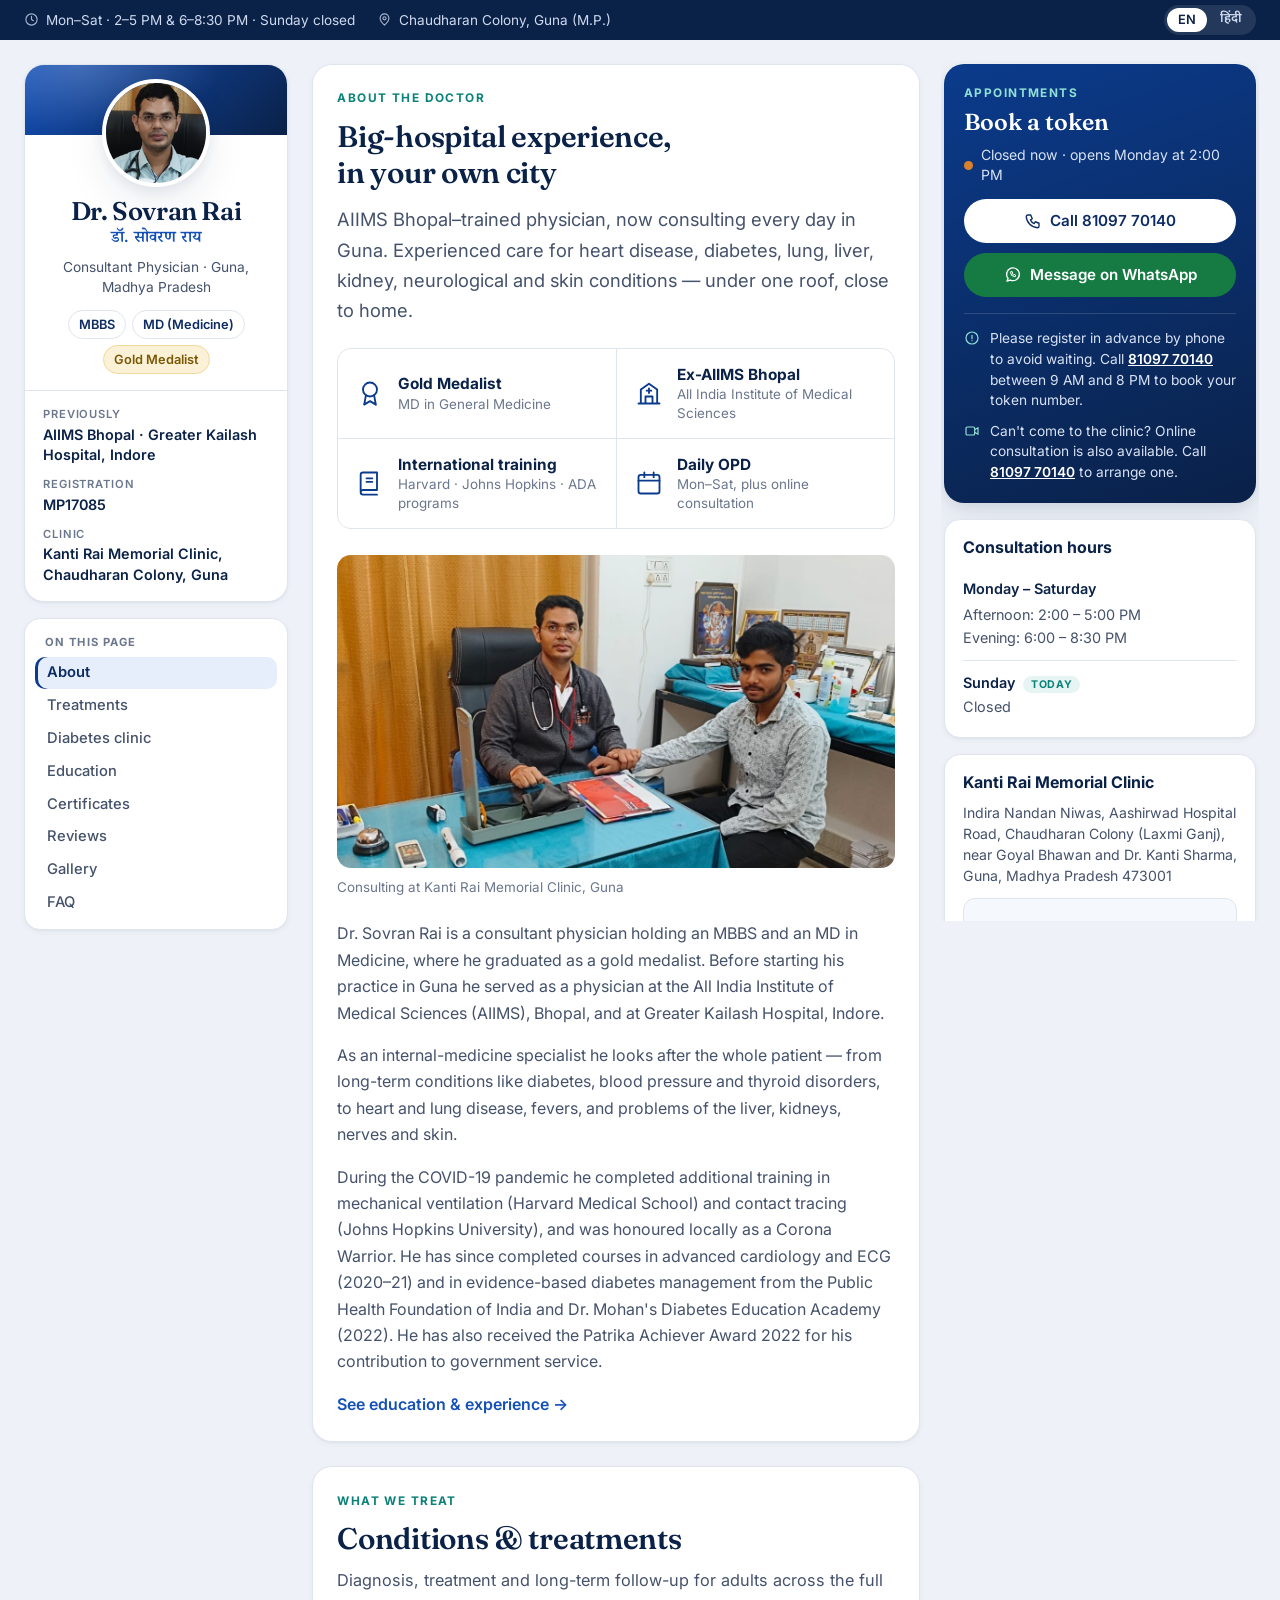
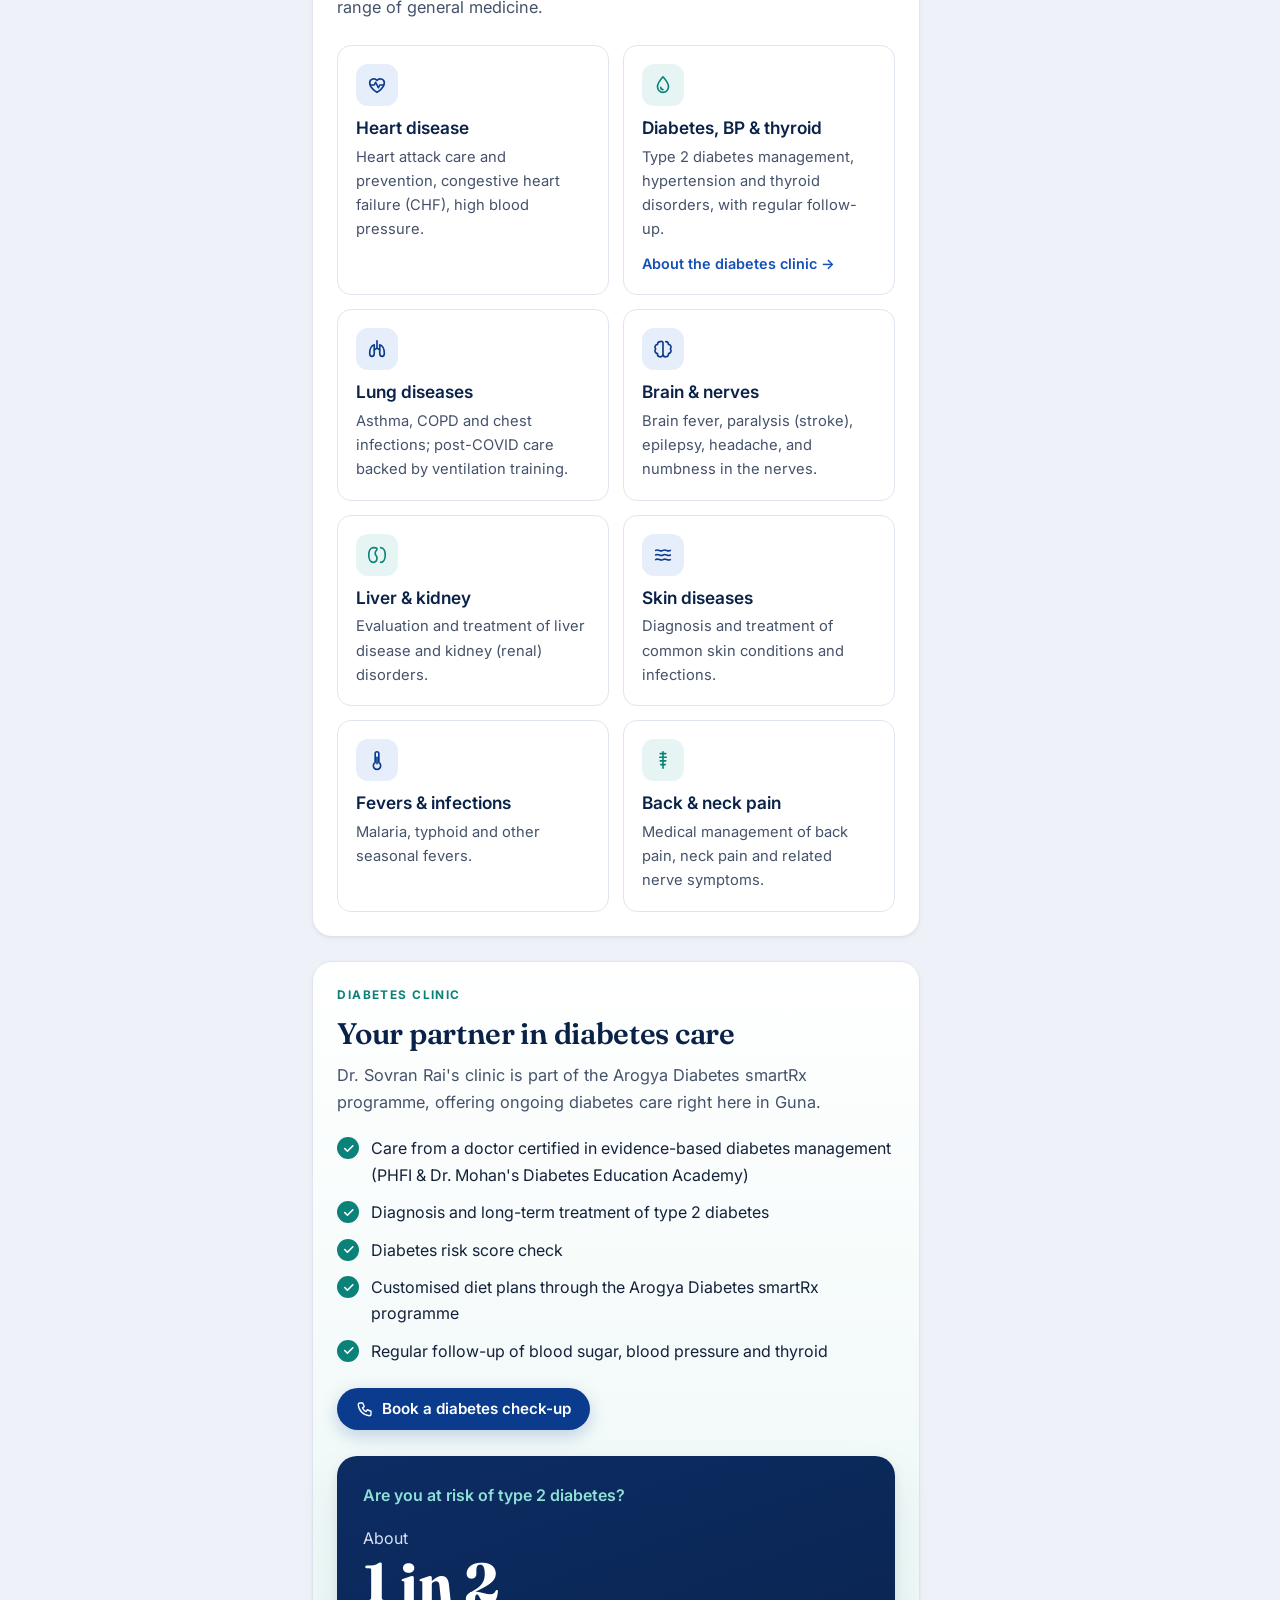
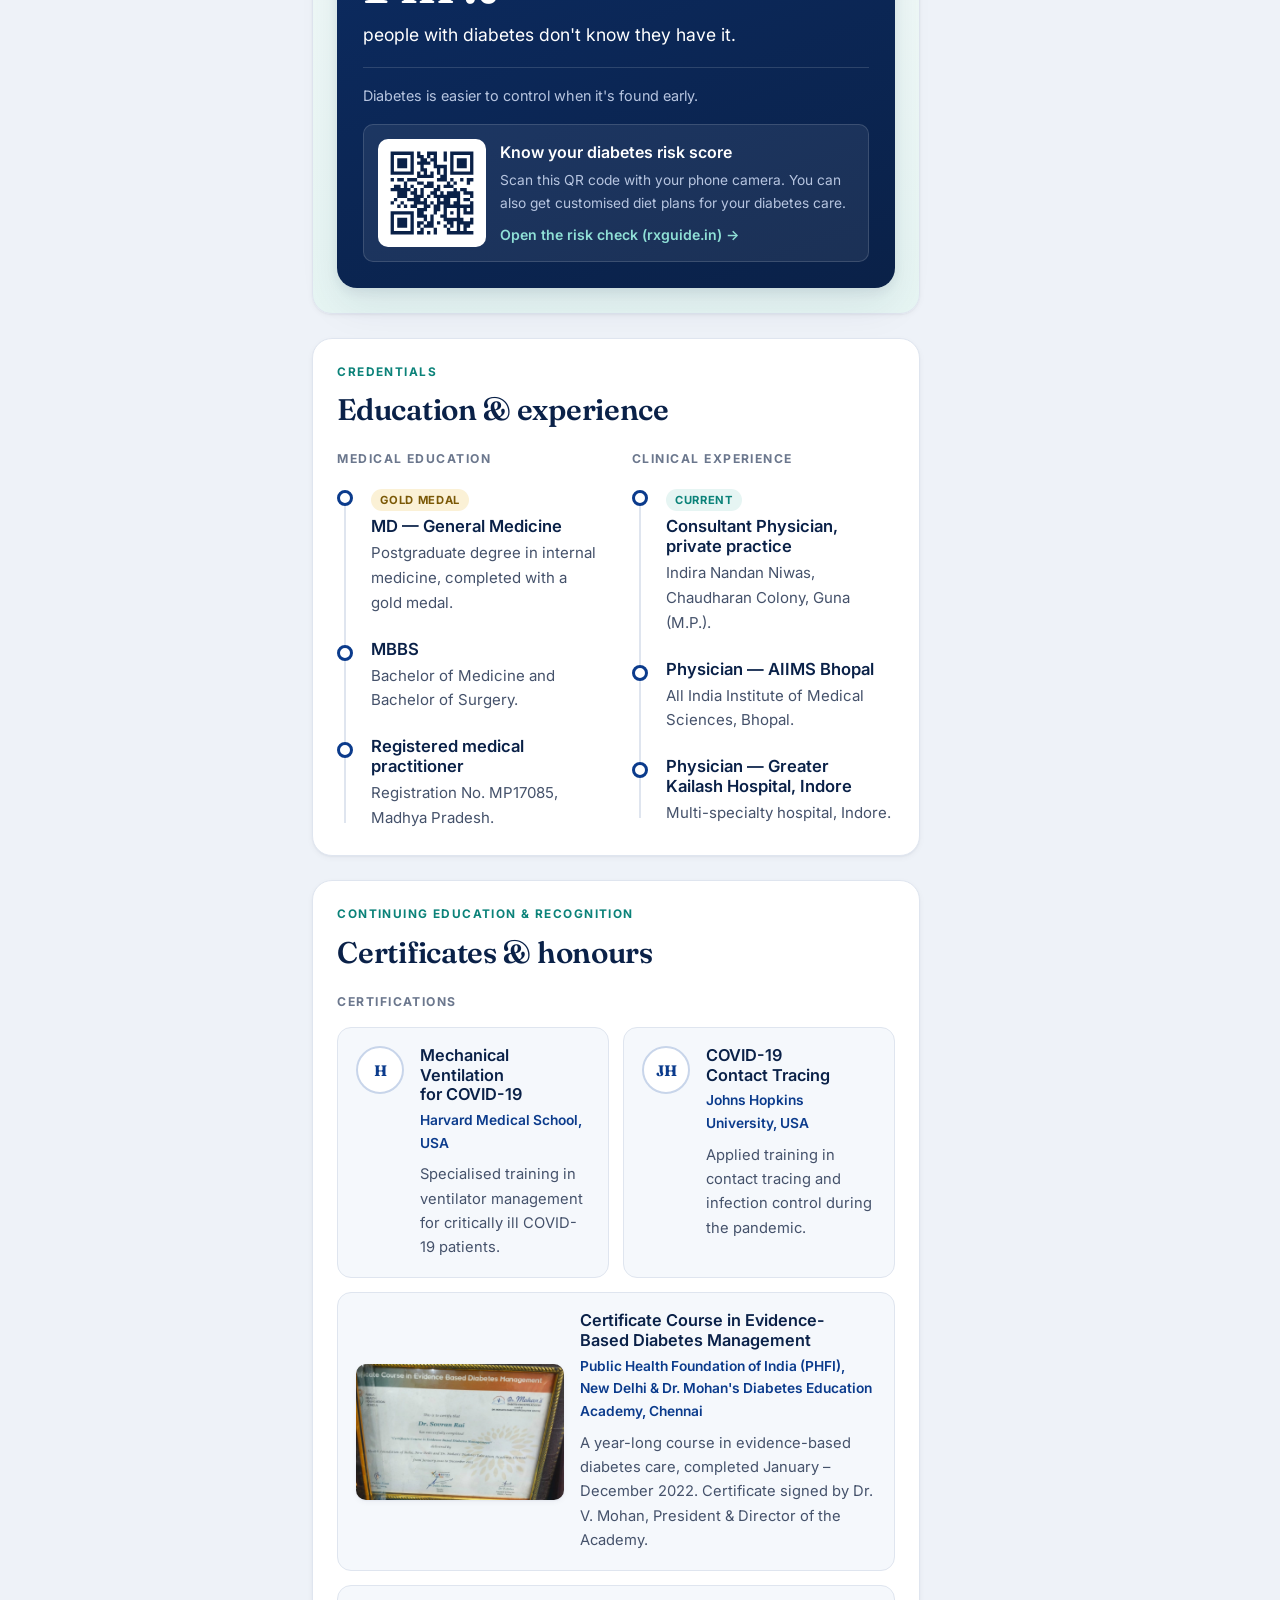
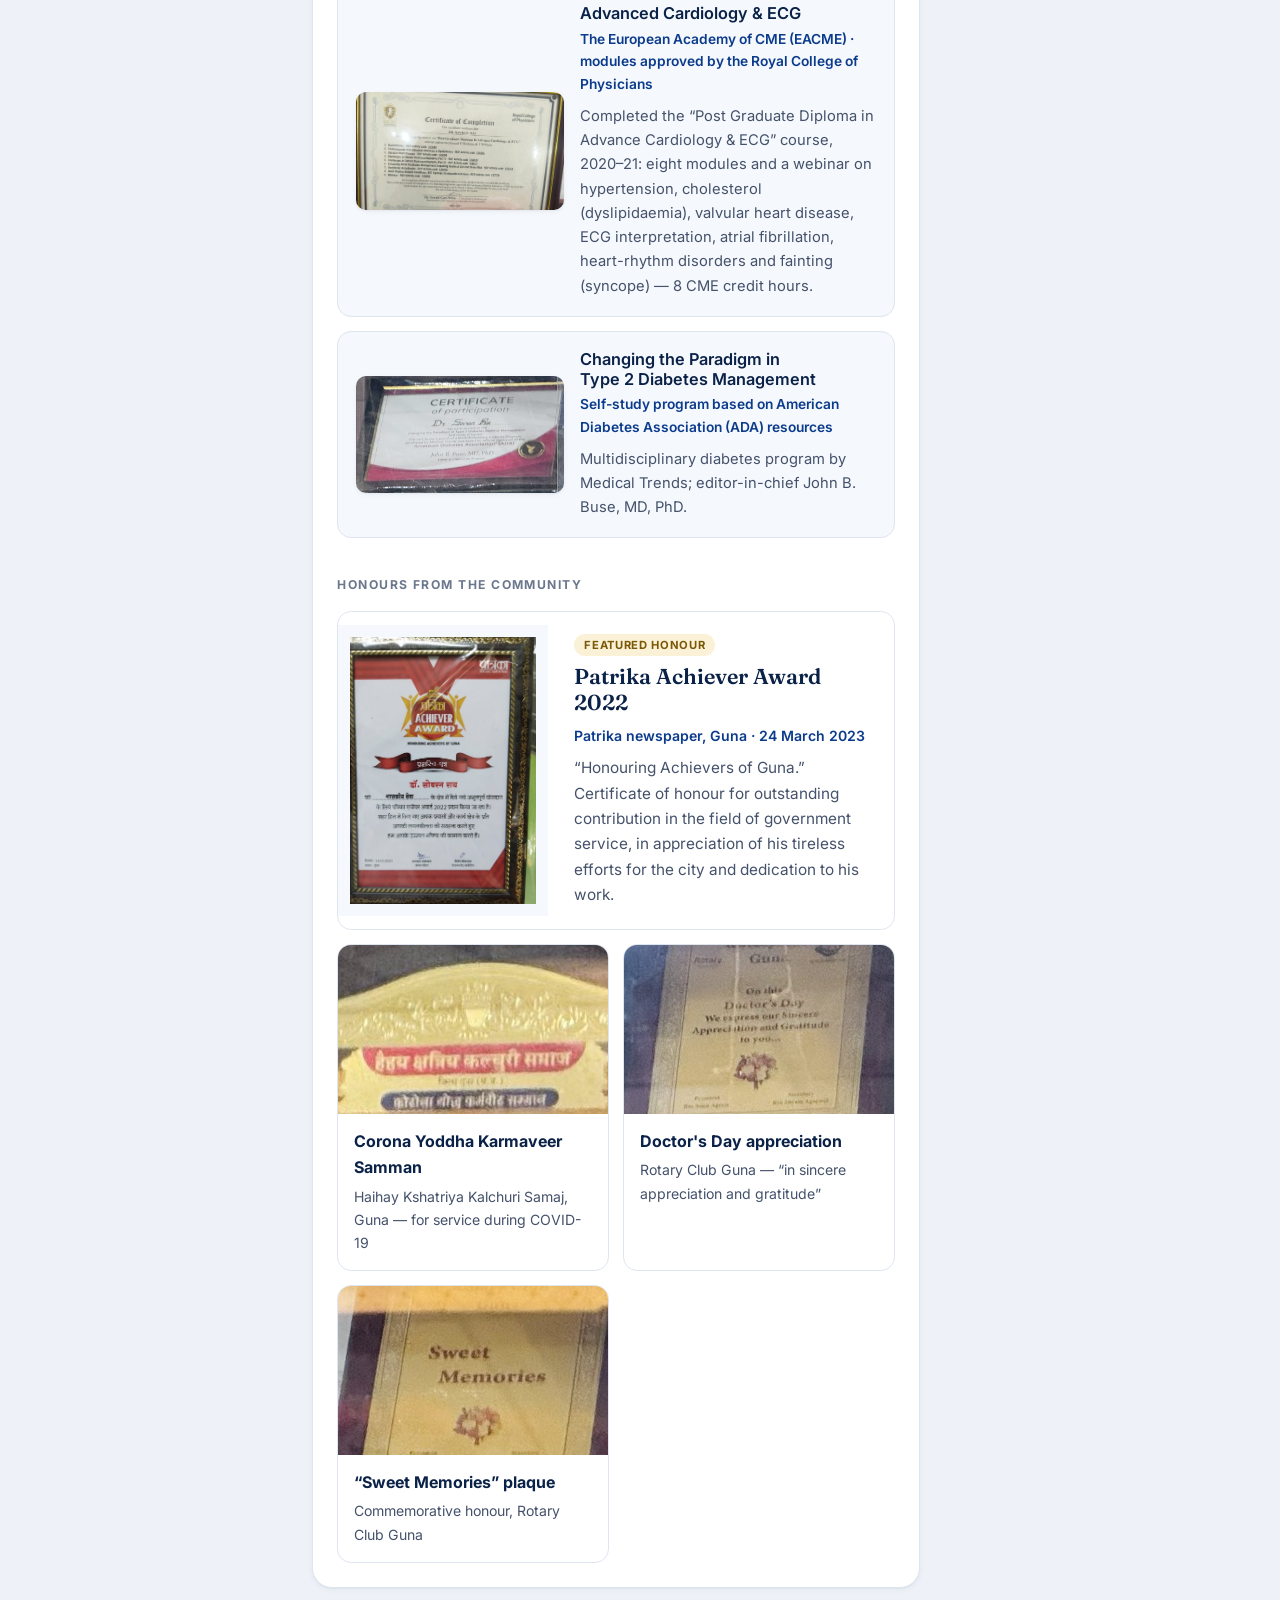
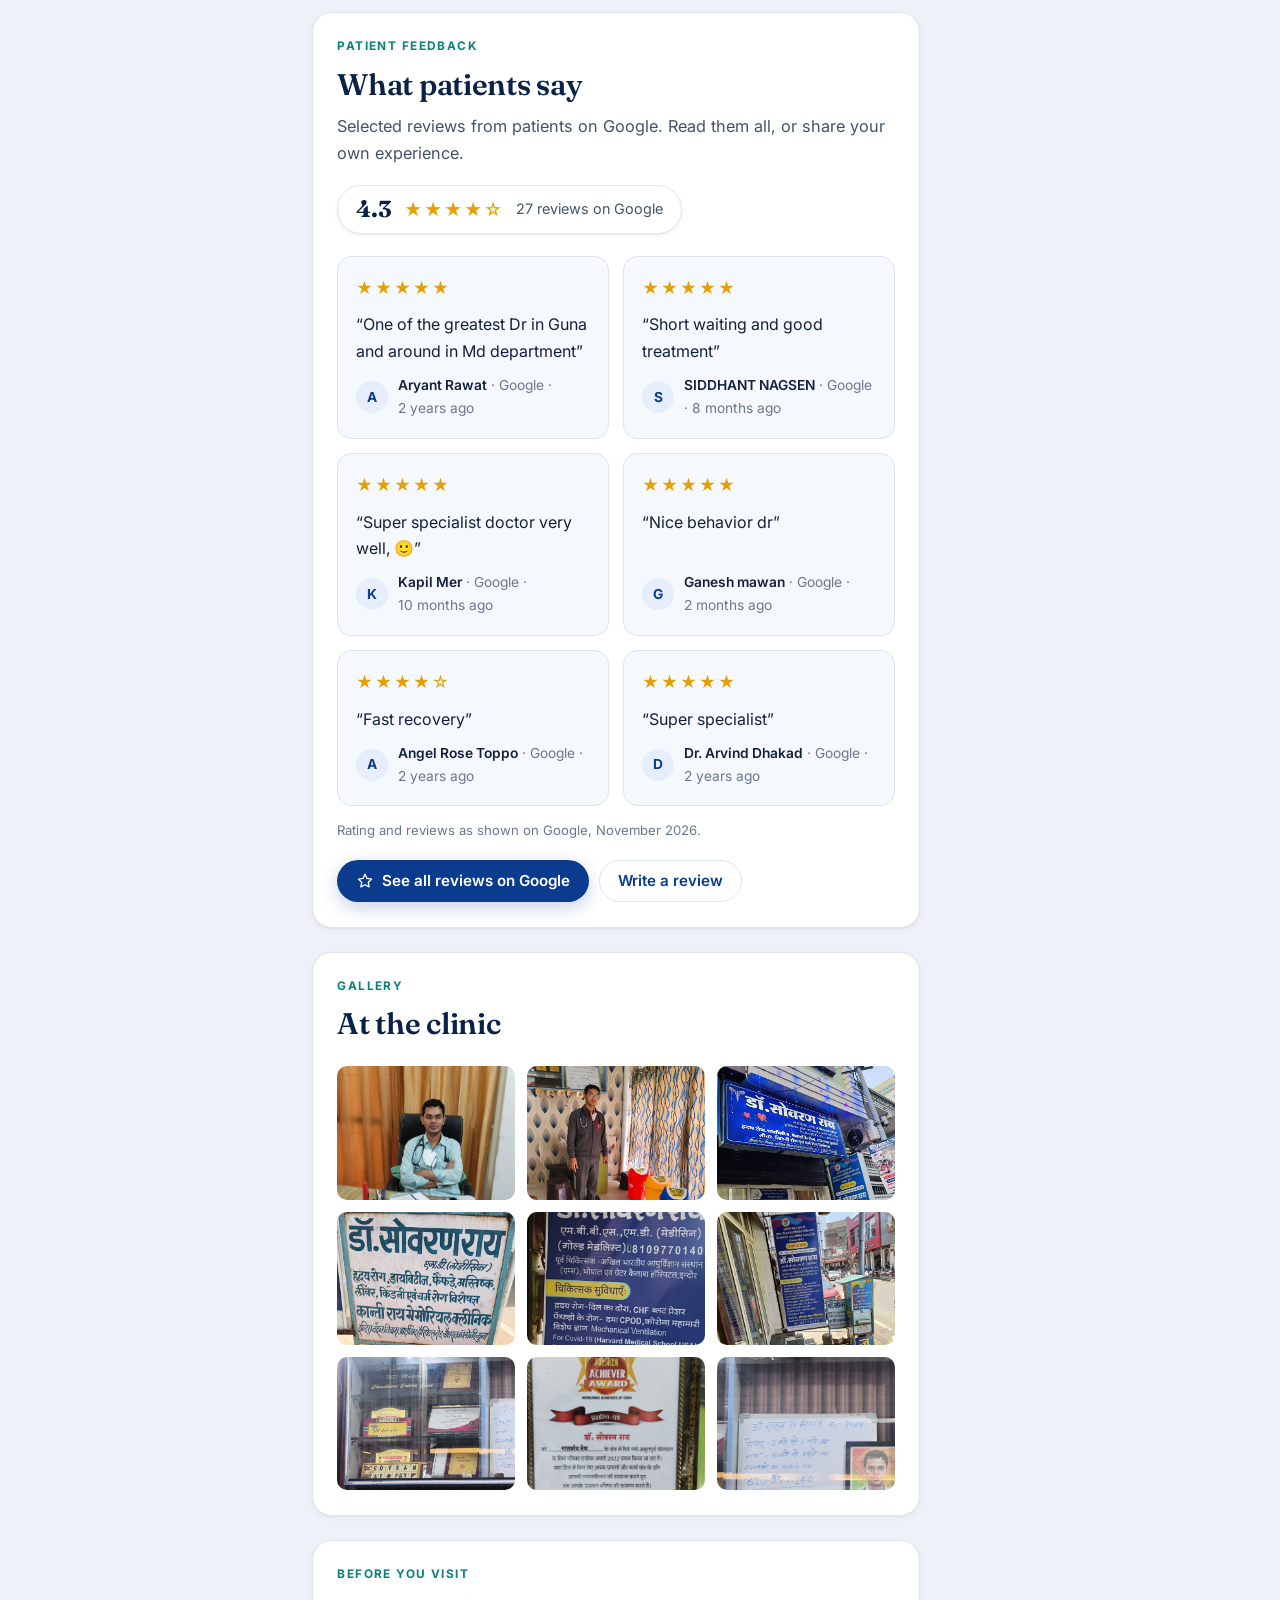
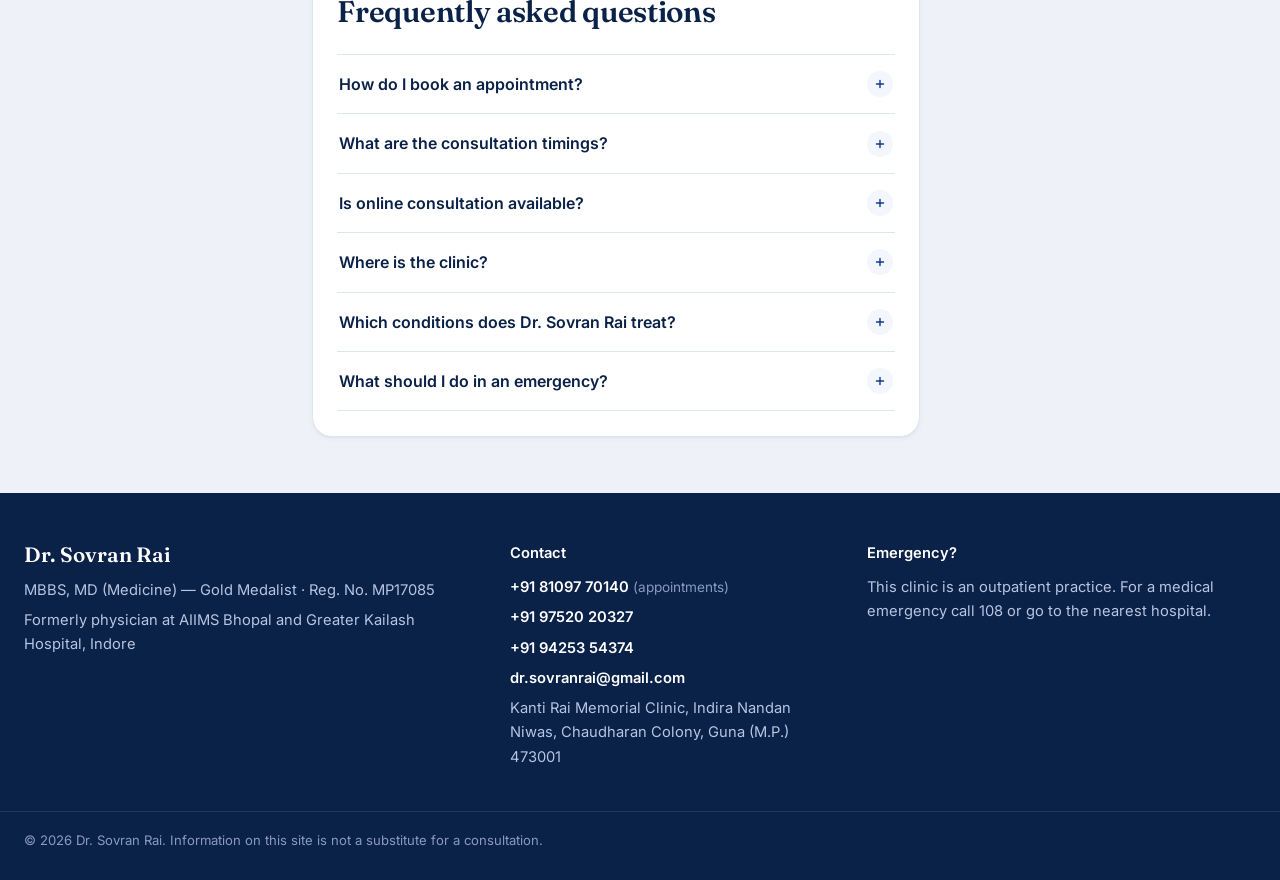
==== index.html @ 5db97ba1 "Turn on the Google review and directions links Set the clinic's Google Place ID (ChIJYUfpLV9dejkRyBD" ====
<!doctype html>
<html lang="en" data-lang="en">
<head>
  <meta charset="utf-8">
  <meta name="viewport" content="width=device-width, initial-scale=1">
  <title>Dr. Sovran Rai — MD Medicine, Consultant Physician in Guna</title>
  <meta name="description" content="Dr. Sovran Rai, MBBS, MD (Medicine), Gold Medalist. Formerly at AIIMS Bhopal and Greater Kailash Hospital, Indore. Consultant physician for heart disease, diabetes, lung, liver, kidney, neuro and skin conditions in Chaudharan Colony, Guna (M.P.).">
  <meta name="theme-color" content="#0b3b8c">
  <!-- Main address. The same site is also served from GitHub Pages; this tells search engines which copy to list. -->
  <link rel="canonical" href="https://drsovranrai.pages.dev/">
  <meta property="og:type" content="website">
  <meta property="og:url" content="https://drsovranrai.pages.dev/">
  <meta property="og:title" content="Dr. Sovran Rai — MD Medicine, Guna">
  <meta property="og:description" content="AIIMS Bhopal–trained consultant physician. Mon–Sat 2–5 PM & 6–8:30 PM. Call or WhatsApp 81097 70140.">
  <meta property="og:image" content="https://drsovranrai.pages.dev/assets/img/dr-sovran-rai-headshot.jpg">
  <link rel="icon" href="assets/img/favicon.svg" type="image/svg+xml">

  <link rel="preconnect" href="https://fonts.googleapis.com">
  <link rel="preconnect" href="https://fonts.gstatic.com" crossorigin>
  <link href="https://fonts.googleapis.com/css2?family=Fraunces:opsz,wght@9..144,500;9..144,600;9..144,700&family=Inter:wght@400;500;600;700&family=Noto+Sans+Devanagari:wght@400;500;600;700&family=Noto+Serif+Devanagari:wght@600;700&display=swap" rel="stylesheet">
  <link rel="stylesheet" href="assets/css/styles.css?v=a2951aaf">

  <script type="application/ld+json">
  {
    "@context": "https://schema.org",
    "@type": "Physician",
    "name": "Dr. Sovran Rai",
    "alternateName": "डॉ. सोवरण राय",
    "description": "MBBS, MD (Medicine), Gold Medalist. Consultant physician; formerly at AIIMS Bhopal and Greater Kailash Hospital, Indore.",
    "medicalSpecialty": ["InternalMedicine", "Cardiovascular", "Endocrine", "Pulmonary", "Neurologic", "Dermatologic"],
    "url": "https://drsovranrai.pages.dev/",
    "telephone": "+91-8109770140",
    "email": "dr.sovranrai@gmail.com",
    "image": "https://drsovranrai.pages.dev/assets/img/dr-sovran-rai-headshot.jpg",
    "address": {
      "@type": "PostalAddress",
      "streetAddress": "Kanti Rai Memorial Clinic, Indira Nandan Niwas, Aashirwad Hospital Road, Chaudharan Colony, Laxmi Ganj (near Goyal Bhawan)",
      "addressLocality": "Guna",
      "postalCode": "473001",
      "addressRegion": "Madhya Pradesh",
      "addressCountry": "IN"
    },
    "openingHoursSpecification": [
      {"@type": "OpeningHoursSpecification", "dayOfWeek": ["Monday","Tuesday","Wednesday","Thursday","Friday","Saturday"], "opens": "14:00", "closes": "17:00"},
      {"@type": "OpeningHoursSpecification", "dayOfWeek": ["Monday","Tuesday","Wednesday","Thursday","Friday","Saturday"], "opens": "18:00", "closes": "20:30"}
    ]
  }
  </script>
</head>
<body>
  <a class="skip-link" href="#main" data-i18n="skip">Skip to content</a>

  <!-- ============ Top bar ============ -->
  <div class="topbar">
    <div class="wrap topbar__inner">
      <span class="topbar__item">
        <svg class="i" viewBox="0 0 24 24" aria-hidden="true"><circle cx="12" cy="12" r="9"/><path d="M12 7v5l3 2"/></svg>
        <span data-i18n="topbar.hours">Mon–Sat · 2–5 PM &amp; 6–8:30 PM · Sunday closed</span>
      </span>
      <span class="topbar__item topbar__loc">
        <svg class="i" viewBox="0 0 24 24" aria-hidden="true"><path d="M12 21s-7-6.2-7-11a7 7 0 0 1 14 0c0 4.8-7 11-7 11z"/><circle cx="12" cy="10" r="2.5"/></svg>
        <span data-i18n="topbar.loc">Chaudharan Colony, Guna (M.P.)</span>
      </span>
      <button class="lang-toggle" type="button" id="langToggle" aria-label="Switch language to Hindi">
        <span class="lang-toggle__opt" data-opt="en">EN</span>
        <span class="lang-toggle__opt" data-opt="hi">हिंदी</span>
      </button>
    </div>
  </div>

  <!--
    Three-column layout
      Left   (.side--left)  WHO     profile card + "On this page" links
      Centre (#main)        WHAT    about, treatments, credentials, reviews, gallery, FAQ
      Right  (#visit)       HOW     call / WhatsApp, timings, address, map
    Desktop (1200px+): three columns, the side columns stay in view while the page scrolls.
    Tablet (900–1199px): profile across the top, then content + right column.
    Phone (under 900px): one column, with a Call / WhatsApp bar fixed to the bottom.
  -->
  <div class="wrap layout">

    <!-- ============ LEFT: who ============ -->
    <div class="side side--left">
      <section class="profile" aria-labelledby="doctorName">
        <div class="profile__banner" aria-hidden="true"></div>
        <img class="profile__photo" src="assets/img/dr-sovran-rai-portrait.jpg" width="640" height="640"
             alt="Dr. Sovran Rai in his consulting room, wearing a stethoscope">
        <div class="profile__body">
          <h1 class="profile__name" id="doctorName">
            <span data-i18n="hero.name">Dr. Sovran Rai</span>
            <span class="profile__name-hi" lang="hi">डॉ. सोवरण राय</span>
          </h1>
          <p class="profile__role" data-i18n="hero.eyebrow">Consultant Physician · Guna, Madhya Pradesh</p>
          <p class="creds">
            <span>MBBS</span><span>MD (Medicine)</span><span class="gold" data-i18n="hero.gold">Gold Medalist</span>
          </p>
          <p class="status profile__status js-status" aria-live="polite"></p>
        </div>
        <ul class="facts">
          <li>
            <span class="facts__k" data-i18n="facts.prev.k">Previously</span>
            <span class="facts__v" data-i18n="facts.prev.v">AIIMS Bhopal · Greater Kailash Hospital, Indore</span>
          </li>
          <li>
            <span class="facts__k" data-i18n="facts.reg.k">Registration</span>
            <span class="facts__v">MP17085</span>
          </li>
          <li>
            <span class="facts__k" data-i18n="facts.where.k">Clinic</span>
            <span class="facts__v" data-i18n="facts.where.v">Kanti Rai Memorial Clinic, Chaudharan Colony, Guna</span>
          </li>
        </ul>
      </section>

      <nav class="toc" id="toc" aria-labelledby="tocTitle">
        <p class="toc__title" id="tocTitle" data-i18n="toc.title">On this page</p>
        <ul class="toc__list">
          <li><a href="#about" data-i18n="nav.about">About</a></li>
          <li><a href="#services" data-i18n="nav.services">Treatments</a></li>
          <li><a href="#diabetes" data-i18n="nav.diabetes">Diabetes clinic</a></li>
          <li><a href="#education" data-i18n="nav.education">Education</a></li>
          <li><a href="#certificates" data-i18n="nav.certificates">Certificates</a></li>
          <li><a href="#reviews" data-i18n="nav.reviews">Reviews</a></li>
          <li><a href="#gallery" data-i18n="nav.gallery">Gallery</a></li>
          <li><a href="#faq" data-i18n="nav.faq">FAQ</a></li>
          <!-- Only shown on phones, where the timings column sits at the end of the page -->
          <li class="toc__visit"><a href="#visit" data-i18n="nav.visit">Timings &amp; Location</a></li>
        </ul>
      </nav>
    </div>

    <!-- ============ CENTRE: what ============ -->
    <main class="content" id="main">

      <!-- About -->
      <section class="panel" id="about" aria-labelledby="aboutTitle">
        <p class="eyebrow" data-i18n="about.eyebrow">About the doctor</p>
        <h2 id="aboutTitle" data-i18n="about.title">Big-hospital experience, in your own city</h2>
        <p class="lead" data-i18n="hero.lead">AIIMS Bhopal–trained physician, now consulting every day in Guna. Experienced care for heart disease, diabetes, lung, liver, kidney, neurological and skin conditions — under one roof, close to home.</p>

        <div class="highlights" aria-label="Highlights">
          <div class="highlight">
            <svg class="i i--lg" viewBox="0 0 24 24" aria-hidden="true"><circle cx="12" cy="9" r="6"/><path d="M8.5 14 7 22l5-3 5 3-1.5-8"/></svg>
            <div><strong data-i18n="strip.1.t">Gold Medalist</strong><span data-i18n="strip.1.d">MD in General Medicine</span></div>
          </div>
          <div class="highlight">
            <svg class="i i--lg" viewBox="0 0 24 24" aria-hidden="true"><path d="M3 21h18M5 21V9l7-5 7 5v12M9 21v-6h6v6M12 8v4M10 10h4"/></svg>
            <div><strong data-i18n="strip.2.t">Ex-AIIMS Bhopal</strong><span data-i18n="strip.2.d">All India Institute of Medical Sciences</span></div>
          </div>
          <div class="highlight">
            <svg class="i i--lg" viewBox="0 0 24 24" aria-hidden="true"><path d="M4 19.5V5a2 2 0 0 1 2-2h12v15H6a2 2 0 0 0-2 2 2 2 0 0 0 2 2h12"/><path d="M9 8h5M9 11h5"/></svg>
            <div><strong data-i18n="strip.3.t">International training</strong><span data-i18n="strip.3.d">Harvard · Johns Hopkins · ADA programs</span></div>
          </div>
          <div class="highlight">
            <svg class="i i--lg" viewBox="0 0 24 24" aria-hidden="true"><rect x="3" y="5" width="18" height="16" rx="2"/><path d="M3 10h18M8 3v4M16 3v4"/></svg>
            <div><strong data-i18n="strip.4.t">Daily OPD</strong><span data-i18n="strip.4.d">Mon–Sat, plus online consultation</span></div>
          </div>
        </div>

        <div class="about__body">
        <figure class="photo">
          <img src="assets/img/clinic-consultation.jpg" width="1200" height="900"
               alt="Dr. Sovran Rai, stethoscope around his neck, checking a patient's pulse at his desk in the clinic">
          <figcaption data-i18n="about.caption">Consulting at Kanti Rai Memorial Clinic, Guna</figcaption>
        </figure>

        <div class="prose">
          <p data-i18n="about.p1">Dr. Sovran Rai is a consultant physician holding an MBBS and an MD in Medicine, where he graduated as a gold medalist. Before starting his practice in Guna he served as a physician at the All India Institute of Medical Sciences (AIIMS), Bhopal, and at Greater Kailash Hospital, Indore.</p>
          <p data-i18n="about.p2">As an internal-medicine specialist he looks after the whole patient — from long-term conditions like diabetes, blood pressure and thyroid disorders, to heart and lung disease, fevers, and problems of the liver, kidneys, nerves and skin.</p>
          <p data-i18n="about.p3">During the COVID-19 pandemic he completed additional training in mechanical ventilation (Harvard Medical School) and contact tracing (Johns Hopkins University), and was honoured locally as a Corona Warrior. He has since completed courses in advanced cardiology and ECG (2020–21) and in evidence-based diabetes management from the Public Health Foundation of India and Dr. Mohan's Diabetes Education Academy (2022). He has also received the Patrika Achiever Award 2022 for his contribution to government service.</p>
          <a class="link-arrow" href="#education" data-i18n="about.more">See education &amp; experience →</a>
        </div>
        </div>
      </section>

      <!-- Treatments -->
      <section class="panel" id="services" aria-labelledby="servicesTitle">
        <header class="panel__head">
          <p class="eyebrow" data-i18n="services.eyebrow">What we treat</p>
          <h2 id="servicesTitle" data-i18n="services.title">Conditions &amp; treatments</h2>
          <p class="panel__lead" data-i18n="services.lead">Diagnosis, treatment and long-term follow-up for adults across the full range of general medicine.</p>
        </header>

        <div class="cards">
          <article class="card">
            <span class="card__icon"><svg class="i" viewBox="0 0 24 24" aria-hidden="true"><path d="M12 20s-8-4.6-8-10.5A4.5 4.5 0 0 1 12 7a4.5 4.5 0 0 1 8 2.5C20 15.4 12 20 12 20z"/><path d="M5 12h4l1.5-3 3 6L15 12h4"/></svg></span>
            <h3 data-i18n="svc.heart.t">Heart disease</h3>
            <p data-i18n="svc.heart.d">Heart attack care and prevention, congestive heart failure (CHF), high blood pressure.</p>
          </article>
          <article class="card">
            <span class="card__icon"><svg class="i" viewBox="0 0 24 24" aria-hidden="true"><path d="M12 3s6 6.6 6 11a6 6 0 0 1-12 0c0-4.4 6-11 6-11z"/><path d="M9.5 14.5a2.5 2.5 0 0 0 2.5 2.5"/></svg></span>
            <h3 data-i18n="svc.diabetes.t">Diabetes, BP &amp; thyroid</h3>
            <p data-i18n="svc.diabetes.d">Type 2 diabetes management, hypertension and thyroid disorders, with regular follow-up.</p>
            <a class="card__link" href="#diabetes" data-i18n="svc.diabetes.more">About the diabetes clinic →</a>
          </article>
          <article class="card">
            <span class="card__icon"><svg class="i" viewBox="0 0 24 24" aria-hidden="true"><path d="M12 3v8M12 11l-3 2M12 11l3 2"/><path d="M9 7.5C6 8 4 12 4 16.5 4 19 5 20 6.5 20S9 18.5 9 16.5z"/><path d="M15 7.5c3 .5 5 4.5 5 9 0 2.5-1 3.5-2.5 3.5S15 18.5 15 16.5z"/></svg></span>
            <h3 data-i18n="svc.lungs.t">Lung diseases</h3>
            <p data-i18n="svc.lungs.d">Asthma, COPD and chest infections; post-COVID care backed by ventilation training.</p>
          </article>
          <article class="card">
            <span class="card__icon"><svg class="i" viewBox="0 0 24 24" aria-hidden="true"><path d="M9 4a3 3 0 0 0-3 3 3 3 0 0 0-2 5 3 3 0 0 0 2 5 3 3 0 0 0 6 1V5a2 2 0 0 0-3-1zM15 4a3 3 0 0 1 3 3 3 3 0 0 1 2 5 3 3 0 0 1-2 5 3 3 0 0 1-6 1"/></svg></span>
            <h3 data-i18n="svc.neuro.t">Brain &amp; nerves</h3>
            <p data-i18n="svc.neuro.d">Brain fever, paralysis (stroke), epilepsy, headache, and numbness in the nerves.</p>
          </article>
          <article class="card">
            <span class="card__icon"><svg class="i" viewBox="0 0 24 24" aria-hidden="true"><path d="M8 4c-3 0-5 3.5-5 8s2 8 5 8 4-3 4-5-2-2.5-2-5 2-3 2-4.5S10 4 8 4z"/><path d="M16 4c3 0 5 3.5 5 8s-2 8-5 8"/></svg></span>
            <h3 data-i18n="svc.liver.t">Liver &amp; kidney</h3>
            <p data-i18n="svc.liver.d">Evaluation and treatment of liver disease and kidney (renal) disorders.</p>
          </article>
          <article class="card">
            <span class="card__icon"><svg class="i" viewBox="0 0 24 24" aria-hidden="true"><path d="M4 7c3-2 5 2 8 0s5 2 8 0M4 12c3-2 5 2 8 0s5 2 8 0M4 17c3-2 5 2 8 0s5 2 8 0"/></svg></span>
            <h3 data-i18n="svc.skin.t">Skin diseases</h3>
            <p data-i18n="svc.skin.d">Diagnosis and treatment of common skin conditions and infections.</p>
          </article>
          <article class="card">
            <span class="card__icon"><svg class="i" viewBox="0 0 24 24" aria-hidden="true"><path d="M14 14.8V5a2 2 0 0 0-4 0v9.8a4 4 0 1 0 4 0z"/><path d="M12 9v7"/></svg></span>
            <h3 data-i18n="svc.fever.t">Fevers &amp; infections</h3>
            <p data-i18n="svc.fever.d">Malaria, typhoid and other seasonal fevers.</p>
          </article>
          <article class="card">
            <span class="card__icon"><svg class="i" viewBox="0 0 24 24" aria-hidden="true"><path d="M12 3v18M9 5h6M8.5 9h7M9 13h6M9.5 17h5"/></svg></span>
            <h3 data-i18n="svc.pain.t">Back &amp; neck pain</h3>
            <p data-i18n="svc.pain.d">Medical management of back pain, neck pain and related nerve symptoms.</p>
          </article>
        </div>
      </section>

      <!-- Diabetes clinic -->
      <section class="panel panel--diabetes" id="diabetes" aria-labelledby="dmTitle">
        <div class="diabetes">
          <div class="diabetes__copy">
            <p class="eyebrow" data-i18n="dm.eyebrow">Diabetes clinic</p>
            <h2 id="dmTitle" data-i18n="dm.title">Your partner in diabetes care</h2>
            <p class="panel__lead" data-i18n="dm.lead">Dr. Sovran Rai's clinic is part of the Arogya Diabetes smartRx programme, offering ongoing diabetes care right here in Guna.</p>
            <ul class="checks">
              <li data-i18n="dm.cert">Care from a doctor certified in evidence-based diabetes management (PHFI &amp; Dr. Mohan's Diabetes Education Academy)</li>
              <li data-i18n="dm.c1">Diagnosis and long-term treatment of type 2 diabetes</li>
              <li data-i18n="dm.c2">Diabetes risk score check</li>
              <li data-i18n="dm.c3">Customised diet plans through the Arogya Diabetes smartRx programme</li>
              <li data-i18n="dm.c4">Regular follow-up of blood sugar, blood pressure and thyroid</li>
            </ul>
            <a class="btn btn--primary" href="tel:+918109770140">
              <svg class="i" viewBox="0 0 24 24" aria-hidden="true"><path d="M5 4h4l2 5-2.5 1.5a11 11 0 0 0 5 5L15 13l5 2v4a2 2 0 0 1-2 2A16 16 0 0 1 3 6a2 2 0 0 1 2-2"/></svg>
              <span data-i18n="dm.cta">Book a diabetes check-up</span>
            </a>
          </div>
          <aside class="diabetes__stat" aria-label="Diabetes fact">
            <p class="diabetes__q" data-i18n="dm.q">Are you at risk of type 2 diabetes?</p>
            <p class="diabetes__pre" data-i18n="dm.pre">About</p>
            <p class="diabetes__big" data-i18n="dm.big">1 in 2</p>
            <p class="diabetes__text" data-i18n="dm.text">people with diabetes don't know they have it.</p>
            <p class="diabetes__small" data-i18n="dm.small">Diabetes is easier to control when it's found early.</p>
            <div class="risk">
              <a class="risk__qr" href="https://rxguide.in/a/3497" target="_blank" rel="noopener" tabindex="-1" aria-hidden="true">
                <img src="assets/img/diabetes-risk-qr.svg" width="104" height="104" alt="">
              </a>
              <div class="risk__text">
                <p class="risk__title" data-i18n="dm.risk.t">Know your diabetes risk score</p>
                <p data-i18n="dm.risk.d">Scan this QR code with your phone camera. You can also get customised diet plans for your diabetes care.</p>
                <a class="risk__link" href="https://rxguide.in/a/3497" target="_blank" rel="noopener" data-i18n="dm.risk.link">Open the risk check (rxguide.in) →</a>
              </div>
            </div>
          </aside>
        </div>
      </section>

      <!-- Education & experience -->
      <section class="panel" id="education" aria-labelledby="eduTitle">
        <header class="panel__head">
          <p class="eyebrow" data-i18n="edu.eyebrow">Credentials</p>
          <h2 id="eduTitle" data-i18n="edu.title">Education &amp; experience</h2>
        </header>

        <div class="cols">
          <div>
            <h3 class="col__title" data-i18n="edu.col1">Medical education</h3>
            <ol class="timeline">
              <li>
                <span class="timeline__tag gold" data-i18n="edu.md.tag">Gold Medal</span>
                <h4 data-i18n="edu.md.t">MD — General Medicine</h4>
                <p data-i18n="edu.md.d">Postgraduate degree in internal medicine, completed with a gold medal.</p>
              </li>
              <li>
                <h4 data-i18n="edu.mbbs.t">MBBS</h4>
                <p data-i18n="edu.mbbs.d">Bachelor of Medicine and Bachelor of Surgery.</p>
              </li>
              <li>
                <h4 data-i18n="edu.reg.t">Registered medical practitioner</h4>
                <p data-i18n="edu.reg.d">Registration No. MP17085, Madhya Pradesh.</p>
              </li>
            </ol>
          </div>
          <div>
            <h3 class="col__title" data-i18n="edu.col2">Clinical experience</h3>
            <ol class="timeline">
              <li>
                <span class="timeline__tag" data-i18n="edu.now.tag">Current</span>
                <h4 data-i18n="edu.now.t">Consultant Physician, private practice</h4>
                <p data-i18n="edu.now.d">Indira Nandan Niwas, Chaudharan Colony, Guna (M.P.).</p>
              </li>
              <li>
                <h4 data-i18n="edu.aiims.t">Physician — AIIMS Bhopal</h4>
                <p data-i18n="edu.aiims.d">All India Institute of Medical Sciences, Bhopal.</p>
              </li>
              <li>
                <h4 data-i18n="edu.gk.t">Physician — Greater Kailash Hospital, Indore</h4>
                <p data-i18n="edu.gk.d">Multi-specialty hospital, Indore.</p>
              </li>
            </ol>
          </div>
        </div>
      </section>

      <!-- Certificates & honours -->
      <section class="panel" id="certificates" aria-labelledby="certTitle">
        <header class="panel__head">
          <p class="eyebrow" data-i18n="cert.eyebrow">Continuing education &amp; recognition</p>
          <h2 id="certTitle" data-i18n="cert.title">Certificates &amp; honours</h2>
        </header>

        <h3 class="col__title" data-i18n="cert.sub1">Certifications</h3>
        <div class="certs">
          <article class="cert">
            <div class="cert__seal" aria-hidden="true">H</div>
            <div>
              <h4 data-i18n="cert.harvard.t">Mechanical Ventilation for COVID-19</h4>
              <p class="cert__org">Harvard Medical School, USA</p>
              <p data-i18n="cert.harvard.d">Specialised training in ventilator management for critically ill COVID-19 patients.</p>
            </div>
          </article>
          <article class="cert">
            <div class="cert__seal" aria-hidden="true">JH</div>
            <div>
              <h4 data-i18n="cert.jhu.t">COVID-19 Contact Tracing</h4>
              <p class="cert__org">Johns Hopkins University, USA</p>
              <p data-i18n="cert.jhu.d">Applied training in contact tracing and infection control during the pandemic.</p>
            </div>
          </article>
          <article class="cert cert--photo">
            <img src="assets/img/cert-phfi-diabetes.jpg" width="960" height="628" loading="lazy"
                 alt="Certificate awarded to Dr. Sovran Rai for completing the Certificate Course in Evidence Based Diabetes Management, January to December 2022, by the Public Health Foundation of India and Dr. Mohan's Diabetes Education Academy">
            <div>
              <h4 data-i18n="cert.phfi.t">Certificate Course in Evidence-Based Diabetes Management</h4>
              <p class="cert__org" data-i18n="cert.phfi.org">Public Health Foundation of India (PHFI), New Delhi &amp; Dr. Mohan's Diabetes Education Academy, Chennai</p>
              <p data-i18n="cert.phfi.d">A year-long course in evidence-based diabetes care, completed January – December 2022. Certificate signed by Dr. V. Mohan, President &amp; Director of the Academy.</p>
            </div>
          </article>
          <article class="cert cert--photo">
            <img src="assets/img/cert-eacme-cardiology-ecg.jpg" width="960" height="547" loading="lazy"
                 alt="Certificate of completion from the European Academy of CME for Dr. Sovran Rai, Post Graduate Diploma in Advance Cardiology and ECG course, 2020–2021, listing eight Royal College of Physicians approved modules and a webinar">
            <div>
              <h4 data-i18n="cert.eacme.t">Advanced Cardiology &amp; ECG</h4>
              <p class="cert__org" data-i18n="cert.eacme.org">The European Academy of CME (EACME) · modules approved by the Royal College of Physicians</p>
              <p data-i18n="cert.eacme.d">Completed the “Post Graduate Diploma in Advance Cardiology &amp; ECG” course, 2020–21: eight modules and a webinar on hypertension, cholesterol (dyslipidaemia), valvular heart disease, ECG interpretation, atrial fibrillation, heart-rhythm disorders and fainting (syncope) — 8 CME credit hours.</p>
            </div>
          </article>
          <article class="cert cert--photo">
            <img src="assets/img/cert-ada-diabetes.jpg" width="640" height="360" loading="lazy"
                 alt="Certificate of participation awarded to Dr. Sovran Rai for the Type 2 Diabetes Mellitus Management program based on American Diabetes Association resources">
            <div>
              <h4 data-i18n="cert.ada.t">Changing the Paradigm in Type 2 Diabetes Management</h4>
              <p class="cert__org" data-i18n="cert.ada.org">Self-study program based on American Diabetes Association (ADA) resources</p>
              <p data-i18n="cert.ada.d">Multidisciplinary diabetes program by Medical Trends; editor-in-chief John B. Buse, MD, PhD.</p>
            </div>
          </article>
        </div>

        <h3 class="col__title" data-i18n="cert.sub2">Honours from the community</h3>
        <div class="awards">
          <figure class="award award--feature">
            <img src="assets/img/award-patrika-achiever-2022.jpg" width="800" height="1150" loading="lazy"
                 alt="Patrika Achiever Award 2022 certificate of honour presented to Dr. Sovran Rai in Guna">
            <figcaption>
              <span class="award__tag" data-i18n="award.patrika.tag">Featured honour</span>
              <strong data-i18n="award.patrika.t">Patrika Achiever Award 2022</strong>
              <span class="award__org" data-i18n="award.patrika.org">Patrika newspaper, Guna · 24 March 2023</span>
              <span data-i18n="award.patrika.d">“Honouring Achievers of Guna.” Certificate of honour for outstanding contribution in the field of government service, in appreciation of his tireless efforts for the city and dedication to his work.</span>
            </figcaption>
          </figure>
          <figure class="award">
            <img src="assets/img/award-kalchuri-samaj.jpg" width="420" height="170" loading="lazy"
                 alt="Corona Warrior Karmaveer Samman plaque from Haihay Kshatriya Kalchuri Samaj, Guna">
            <figcaption>
              <strong data-i18n="award.corona.t">Corona Yoddha Karmaveer Samman</strong>
              <span data-i18n="award.corona.d">Haihay Kshatriya Kalchuri Samaj, Guna — for service during COVID-19</span>
            </figcaption>
          </figure>
          <figure class="award">
            <img src="assets/img/award-rotary-doctors-day.jpg" width="390" height="330" loading="lazy"
                 alt="Rotary Club Guna Doctor's Day appreciation plaque">
            <figcaption>
              <strong data-i18n="award.rotary.t">Doctor's Day appreciation</strong>
              <span data-i18n="award.rotary.d">Rotary Club Guna — “in sincere appreciation and gratitude”</span>
            </figcaption>
          </figure>
          <figure class="award">
            <img src="assets/img/award-sweet-memories.jpg" width="370" height="340" loading="lazy"
                 alt="Sweet Memories commemorative plaque">
            <figcaption>
              <strong data-i18n="award.memories.t">“Sweet Memories” plaque</strong>
              <span data-i18n="award.memories.d">Commemorative honour, Rotary Club Guna</span>
            </figcaption>
          </figure>
        </div>
      </section>

      <!-- Reviews -->
      <section class="panel" id="reviews" aria-labelledby="revTitle">
        <header class="panel__head">
          <p class="eyebrow" data-i18n="rev.eyebrow">Patient feedback</p>
          <h2 id="revTitle" data-i18n="rev.title">What patients say</h2>
          <p class="panel__lead" data-i18n="rev.lead">Selected reviews from patients on Google. Read them all, or share your own experience.</p>
        </header>

        <!-- Rating summary and reviews are rendered from assets/js/reviews.js -->
        <p class="rating" id="reviewSummary" hidden></p>
        <div class="reviews" id="reviewList"></div>

        <p class="reviews__asof" data-i18n="rev.asof">Rating and reviews as shown on Google, November 2026.</p>
        <div class="reviews__cta">
          <a class="btn btn--primary" href="https://share.google/HjbwcGCvPJSmoIJrW" data-google-link="reviews" target="_blank" rel="noopener">
            <svg class="i" viewBox="0 0 24 24" aria-hidden="true"><path d="m12 3 2.7 5.6 6.1.9-4.4 4.3 1 6.1L12 17l-5.4 2.9 1-6.1-4.4-4.3 6.1-.9z"/></svg>
            <span data-i18n="rev.google">See all reviews on Google</span>
          </a>
          <a class="btn btn--ghost" href="https://share.google/HjbwcGCvPJSmoIJrW" data-google-link="write" target="_blank" rel="noopener">
            <span data-i18n="rev.write">Write a review</span>
          </a>
        </div>
      </section>

      <!-- Gallery -->
      <section class="panel" id="gallery" aria-labelledby="galTitle">
        <header class="panel__head">
          <p class="eyebrow" data-i18n="gal.eyebrow">Gallery</p>
          <h2 id="galTitle" data-i18n="gal.title">At the clinic</h2>
        </header>
        <div class="gallery">
          <a href="assets/img/clinic-consulting-room.jpg" class="gallery__item">
            <img src="assets/img/clinic-consulting-room.jpg" width="1200" height="700" loading="lazy" alt="Dr. Sovran Rai seated at his desk in the consulting room, with a blood-pressure apparatus and pulse oximeter on the table">
          </a>
          <a href="assets/img/clinic-waiting-area.jpg" class="gallery__item">
            <img src="assets/img/clinic-waiting-area.jpg" width="1121" height="1200" loading="lazy" alt="Dr. Sovran Rai in the clinic's waiting area, with his certificates and the timings board in the display cabinet behind him">
          </a>
          <a href="assets/img/clinic-signboard.jpg" class="gallery__item">
            <img src="assets/img/clinic-signboard.jpg" width="1400" height="1050" loading="lazy" alt="Illuminated clinic signboard at Indira Nandan Niwas, Guna">
          </a>
          <a href="assets/img/clinic-name-board.jpg" class="gallery__item">
            <img src="assets/img/clinic-name-board.jpg" width="1130" height="1000" loading="lazy" alt="Painted roadside board for Kanti Rai Memorial Clinic listing Dr. Sovran Rai's specialties and the clinic address">
          </a>
          <a href="assets/img/clinic-info-board-2025.jpg" class="gallery__item">
            <img src="assets/img/clinic-info-board-2025.jpg" width="540" height="1200" loading="lazy" alt="Information board listing timings, services and international training">
          </a>
          <a href="assets/img/clinic-street-day.jpg" class="gallery__item">
            <img src="assets/img/clinic-street-day.jpg" width="1100" height="1091" loading="lazy" alt="Clinic entrance and information board on Aashirwad Hospital Road in daylight">
          </a>
          <a href="assets/img/certificates-cabinet.jpg" class="gallery__item">
            <img src="assets/img/certificates-cabinet.jpg" width="1400" height="1050" loading="lazy" alt="Display cabinet with Dr. Sovran Rai's certificates and awards">
          </a>
          <a href="assets/img/award-patrika-achiever-2022.jpg" class="gallery__item">
            <img src="assets/img/award-patrika-achiever-2022.jpg" width="800" height="1150" loading="lazy" alt="Patrika Achiever Award 2022 certificate">
          </a>
          <a href="assets/img/timings-board.jpg" class="gallery__item">
            <img src="assets/img/timings-board.jpg" width="900" height="1200" loading="lazy" alt="Handwritten board with consultation timings and booking number">
          </a>
        </div>
      </section>

      <!-- FAQ: every answer restates facts shown elsewhere on this page -->
      <section class="panel" id="faq" aria-labelledby="faqTitle">
        <header class="panel__head">
          <p class="eyebrow" data-i18n="faq.eyebrow">Before you visit</p>
          <h2 id="faqTitle" data-i18n="faq.title">Frequently asked questions</h2>
        </header>
        <div class="faq">
          <details class="faq__item">
            <summary data-i18n="faq.q1">How do I book an appointment?</summary>
            <p data-i18n="faq.a1">Call <a href="tel:+918109770140">81097 70140</a> between 9 AM and 8 PM to book your token number, or send a WhatsApp message to the same number. Booking in advance helps you avoid waiting at the clinic.</p>
          </details>
          <details class="faq__item">
            <summary data-i18n="faq.q2">What are the consultation timings?</summary>
            <p data-i18n="faq.a2">Monday to Saturday, 2:00 – 5:00 PM and 6:00 – 8:30 PM. The clinic is closed on Sunday.</p>
          </details>
          <details class="faq__item">
            <summary data-i18n="faq.q3">Is online consultation available?</summary>
            <p data-i18n="faq.a3">Yes. If you can't come to the clinic, call <a href="tel:+918109770140">81097 70140</a> to arrange an online consultation.</p>
          </details>
          <details class="faq__item">
            <summary data-i18n="faq.q4">Where is the clinic?</summary>
            <p data-i18n="faq.a4">Kanti Rai Memorial Clinic, Indira Nandan Niwas, Aashirwad Hospital Road, Chaudharan Colony (Laxmi Ganj), near Goyal Bhawan, Guna, Madhya Pradesh 473001.</p>
          </details>
          <details class="faq__item">
            <summary data-i18n="faq.q5">Which conditions does Dr. Sovran Rai treat?</summary>
            <p data-i18n="faq.a5">As a consultant physician (MD Medicine) he treats adults across general medicine — diabetes, blood pressure and thyroid disorders, heart and lung disease, fevers and infections, and conditions of the liver, kidneys, brain and nerves, and skin.</p>
          </details>
          <details class="faq__item">
            <summary data-i18n="faq.q6">What should I do in an emergency?</summary>
            <p data-i18n="faq.a6">This clinic is an outpatient practice. For a medical emergency call 108 or go to the nearest hospital.</p>
          </details>
        </div>
      </section>
    </main>

    <!-- ============ RIGHT: how to reach ============ -->
    <aside class="side side--right" id="visit" aria-labelledby="visitTitle">
      <h2 class="sr-only" id="visitTitle" data-i18n="visit.title">Timings &amp; location</h2>

      <!-- Book -->
      <section class="book" aria-labelledby="bookTitle">
        <p class="eyebrow eyebrow--light" data-i18n="book.eyebrow">Appointments</p>
        <h3 class="book__title" id="bookTitle" data-i18n="book.title">Book a token</h3>
        <p class="status status--dark js-status" aria-live="polite"></p>
        <div class="book__actions">
          <a class="btn btn--light btn--block" href="tel:+918109770140">
            <svg class="i" viewBox="0 0 24 24" aria-hidden="true"><path d="M5 4h4l2 5-2.5 1.5a11 11 0 0 0 5 5L15 13l5 2v4a2 2 0 0 1-2 2A16 16 0 0 1 3 6a2 2 0 0 1 2-2"/></svg>
            <span data-i18n="cta.callNum">Call 81097 70140</span>
          </a>
          <a class="btn btn--wa btn--block" href="https://wa.me/918109770140?text=Hello%20Doctor%2C%20I%20would%20like%20to%20book%20a%20token%20for%20a%20consultation." data-wa target="_blank" rel="noopener">
            <svg class="i" viewBox="0 0 24 24" aria-hidden="true"><path d="M5.49 16.46A8.5 8.5 0 1 1 8.41 18.7L4 20z"/><path class="i__fine" d="M9.4 7.6h1.6l.8 2-1 .6a4.4 4.4 0 0 0 2 2l.6-1 2 .8v1.6a.8.8 0 0 1-.8.8A6.4 6.4 0 0 1 8.6 8.4a.8.8 0 0 1 .8-.8"/></svg>
            <span data-i18n="cta.waLong">Message on WhatsApp</span>
          </a>
        </div>
        <div class="book__notes">
          <p class="book__note">
            <svg class="i" viewBox="0 0 24 24" aria-hidden="true"><circle cx="12" cy="12" r="9"/><path d="M12 8v5M12 16h.01"/></svg>
            <span data-i18n="visit.note">Please register in advance by phone to avoid waiting. Call <a href="tel:+918109770140">81097 70140</a> between 9 AM and 8 PM to book your token number.</span>
          </p>
          <p class="book__note">
            <svg class="i" viewBox="0 0 24 24" aria-hidden="true"><rect x="3" y="6" width="13" height="12" rx="2"/><path d="m16 10 5-3v10l-5-3"/></svg>
            <span data-i18n="visit.online">Can't come to the clinic? Online consultation is also available. Call <a href="tel:+918109770140">81097 70140</a> to arrange one.</span>
          </p>
        </div>
      </section>

      <!-- Hours -->
      <section class="side-card side-card--hours" aria-labelledby="hoursTitle">
        <h3 class="side-card__title" id="hoursTitle" data-i18n="side.hours">Consultation hours</h3>
        <table class="hours">
          <tbody>
            <tr data-days="1-6">
              <th scope="row" data-i18n="visit.days">Monday – Saturday</th>
              <td>
                <span data-i18n="visit.noon">Afternoon: 2:00 – 5:00 PM</span><br>
                <span data-i18n="visit.eve">Evening: 6:00 – 8:30 PM</span>
              </td>
            </tr>
            <tr data-days="0">
              <th scope="row" data-i18n="visit.sun">Sunday</th>
              <td data-i18n="visit.closed">Closed</td>
            </tr>
          </tbody>
        </table>
      </section>

      <!-- Clinic: address, map, phones -->
      <section class="side-card side-card--clinic" aria-labelledby="clinicTitle">
        <h3 class="side-card__title" id="clinicTitle" data-i18n="visit.addrTitle">Kanti Rai Memorial Clinic</h3>
        <address class="addr" data-i18n="visit.addr">Indira Nandan Niwas, Aashirwad Hospital Road, Chaudharan Colony (Laxmi Ganj), near Goyal Bhawan and Dr. Kanti Sharma, Guna, Madhya Pradesh 473001</address>
        <div class="map">
          <iframe title="Map showing Chaudharan Colony, Guna"
                  src="https://maps.google.com/maps?q=Aashirwad%20Hospital%20Road%2C%20Chaudharan%20Colony%2C%20Guna%2C%20Madhya%20Pradesh&z=15&output=embed"
                  loading="lazy" referrerpolicy="no-referrer-when-downgrade"></iframe>
        </div>
        <div class="map__actions">
          <a class="btn btn--ghost btn--sm" href="https://share.google/HjbwcGCvPJSmoIJrW" data-google-link="directions" target="_blank" rel="noopener">
            <svg class="i" viewBox="0 0 24 24" aria-hidden="true"><path d="M12 21s-7-6.2-7-11a7 7 0 0 1 14 0c0 4.8-7 11-7 11z"/><circle cx="12" cy="10" r="2.5"/></svg>
            <span data-i18n="visit.directions">Get directions</span>
          </a>
          <a class="btn btn--ghost btn--sm" href="https://mappls.com/hk2vr5" target="_blank" rel="noopener">
            <span data-i18n="visit.mappls">Open in Mappls</span>
          </a>
        </div>

        <h4 class="side-card__sub" data-i18n="footer.contact">Contact</h4>
        <ul class="phones">
          <li>
            <a href="tel:+918109770140"><svg class="i" viewBox="0 0 24 24" aria-hidden="true"><path d="M5 4h4l2 5-2.5 1.5a11 11 0 0 0 5 5L15 13l5 2v4a2 2 0 0 1-2 2A16 16 0 0 1 3 6a2 2 0 0 1 2-2"/></svg>81097 70140</a>
            <span class="phones__note" data-i18n="phone.main">Appointments &amp; token booking</span>
          </li>
          <li>
            <a href="tel:+919752020327"><svg class="i" viewBox="0 0 24 24" aria-hidden="true"><path d="M5 4h4l2 5-2.5 1.5a11 11 0 0 0 5 5L15 13l5 2v4a2 2 0 0 1-2 2A16 16 0 0 1 3 6a2 2 0 0 1 2-2"/></svg>97520 20327</a>
            <span class="phones__note" data-i18n="phone.alt">Alternate number</span>
          </li>
          <li>
            <a href="tel:+919425354374"><svg class="i" viewBox="0 0 24 24" aria-hidden="true"><path d="M5 4h4l2 5-2.5 1.5a11 11 0 0 0 5 5L15 13l5 2v4a2 2 0 0 1-2 2A16 16 0 0 1 3 6a2 2 0 0 1 2-2"/></svg>94253 54374</a>
            <span class="phones__note" data-i18n="phone.alt">Alternate number</span>
          </li>
          <li>
            <a href="mailto:dr.sovranrai@gmail.com"><svg class="i" viewBox="0 0 24 24" aria-hidden="true"><rect x="3" y="5" width="18" height="14" rx="2"/><path d="m3 7 9 6 9-6"/></svg>dr.sovranrai@gmail.com</a>
          </li>
        </ul>
      </section>

      <!-- Emergency -->
      <section class="side-card side-card--alert" aria-labelledby="emergencyTitle">
        <h3 class="side-card__title" id="emergencyTitle">
          <svg class="i" viewBox="0 0 24 24" aria-hidden="true"><path d="M12 3 2 20h20L12 3z"/><path d="M12 10v4M12 17h.01"/></svg>
          <span data-i18n="footer.emergency.t">Emergency?</span>
        </h3>
        <p data-i18n="footer.emergency.d">This clinic is an outpatient practice. For a medical emergency call 108 or go to the nearest hospital.</p>
      </section>
    </aside>
  </div>

  <!-- ============ Footer ============ -->
  <footer class="footer">
    <div class="wrap footer__grid">
      <div>
        <p class="footer__name" data-i18n="brand.name">Dr. Sovran Rai</p>
        <p data-i18n="footer.creds">MBBS, MD (Medicine) — Gold Medalist · Reg. No. MP17085</p>
        <p data-i18n="footer.prev">Formerly physician at AIIMS Bhopal and Greater Kailash Hospital, Indore</p>
      </div>
      <div>
        <p class="footer__h" data-i18n="footer.contact">Contact</p>
        <p><a href="tel:+918109770140">+91 81097 70140</a> <span class="footer__muted" data-i18n="phone.mainShort">(appointments)</span></p>
        <p><a href="tel:+919752020327">+91 97520 20327</a></p>
        <p><a href="tel:+919425354374">+91 94253 54374</a></p>
        <p><a href="mailto:dr.sovranrai@gmail.com">dr.sovranrai@gmail.com</a></p>
        <p data-i18n="footer.addr">Kanti Rai Memorial Clinic, Indira Nandan Niwas, Chaudharan Colony, Guna (M.P.) 473001</p>
      </div>
      <!-- Hidden on phones, where the emergency card sits just above the footer -->
      <div class="footer__emergency">
        <p class="footer__h" data-i18n="footer.emergency.t">Emergency?</p>
        <p data-i18n="footer.emergency.d">This clinic is an outpatient practice. For a medical emergency call 108 or go to the nearest hospital.</p>
      </div>
    </div>
    <div class="wrap footer__bottom">
      <p>© <span id="year">2026</span> Dr. Sovran Rai. <span data-i18n="footer.disclaimer">Information on this site is not a substitute for a consultation.</span></p>
    </div>
  </footer>

  <!-- Call / WhatsApp bar fixed to the bottom on phones -->
  <div class="actionbar">
    <a class="btn btn--primary" href="tel:+918109770140" aria-label="Call 81097 70140">
      <svg class="i" viewBox="0 0 24 24" aria-hidden="true"><path d="M5 4h4l2 5-2.5 1.5a11 11 0 0 0 5 5L15 13l5 2v4a2 2 0 0 1-2 2A16 16 0 0 1 3 6a2 2 0 0 1 2-2"/></svg>
      <span data-i18n="cta.callShort">Call to book</span>
    </a>
    <a class="btn btn--wa" href="https://wa.me/918109770140?text=Hello%20Doctor%2C%20I%20would%20like%20to%20book%20a%20token%20for%20a%20consultation." data-wa target="_blank" rel="noopener">
      <svg class="i" viewBox="0 0 24 24" aria-hidden="true"><path d="M5.49 16.46A8.5 8.5 0 1 1 8.41 18.7L4 20z"/><path class="i__fine" d="M9.4 7.6h1.6l.8 2-1 .6a4.4 4.4 0 0 0 2 2l.6-1 2 .8v1.6a.8.8 0 0 1-.8.8A6.4 6.4 0 0 1 8.6 8.4a.8.8 0 0 1 .8-.8"/></svg>
      <span data-i18n="cta.wa">WhatsApp</span>
    </a>
  </div>

  <script src="assets/js/reviews.js?v=be862d61"></script>
  <script src="assets/js/main.js?v=19d12a62"></script>
</body>
</html>
---- assets/css/styles.css ----
/* ==========================================================
   Dr. Sovran Rai — static site styles
   Three-column layout: who (left) · what (centre) · how to reach (right)
   ========================================================== */

:root {
  --blue-900: #0a2148;
  --blue-800: #0c2c63;
  --blue-700: #0b3b8c;   /* signboard blue */
  --blue-600: #1450b8;
  --blue-100: #e7eefb;
  --blue-50:  #f3f7fd;
  --teal-600: #0b8279;
  --teal-50:  #e6f5f3;
  --gold-600: #a87a12;
  --gold-100: #fbf1d6;
  --wa:       #167a43;   /* WhatsApp-style green, dark enough for white text (5.4:1) */
  --wa-hover: #11703c;
  --ink:      #14213a;
  --ink-2:    #45526b;
  --ink-3:    #6b778d;
  --line:     #dfe5ef;
  --bg:       #ffffff;
  --bg-2:     #f5f8fc;
  --page:     #eef2f8;

  --radius:   14px;
  --radius-s: 10px;
  --radius-l: 20px;
  --shadow-s: 0 1px 2px rgba(10, 33, 72, .05), 0 2px 6px rgba(10, 33, 72, .04);
  --shadow-m: 0 4px 12px rgba(10, 33, 72, .08), 0 18px 40px rgba(10, 33, 72, .08);

  --font-sans: "Inter", "Noto Sans Devanagari", system-ui, -apple-system, "Segoe UI", Roboto, sans-serif;
  --font-serif: "Fraunces", "Noto Serif Devanagari", Georgia, serif;
  --font-hi: "Noto Sans Devanagari", "Inter", system-ui, sans-serif;
  --font-hi-serif: "Noto Serif Devanagari", "Noto Sans Devanagari", Georgia, serif;

  /* Layout */
  --max-w: 2560px;      /* widest the page gets; only ultrawide monitors see side margins */
  --gutter: 24px;       /* space between the page edge and the columns */
  --left-w: 264px;
  --right-w: 312px;
  --gap: 24px;
  --side-top: 20px;      /* how far below the top of the window the side columns stick */
  --toc-h: 52px;         /* height of the horizontal section bar on tablets and phones */
}

*, *::before, *::after { box-sizing: border-box; }
html { scroll-behavior: smooth; scroll-padding-top: var(--side-top); -webkit-text-size-adjust: 100%; }
@media (prefers-reduced-motion: reduce) { html { scroll-behavior: auto; } * { transition: none !important; } }

body {
  margin: 0;
  font-family: var(--font-sans);
  font-size: 1rem;
  line-height: 1.65;
  color: var(--ink);
  background: var(--page);
  -webkit-font-smoothing: antialiased;
}
html[data-lang="hi"] body { font-family: var(--font-hi); line-height: 1.75; }

img { max-width: 100%; height: auto; display: block; }
a { color: var(--blue-600); }
h1, h2, h3, h4 { margin: 0; color: var(--blue-900); line-height: 1.2; text-wrap: balance; }
h2 { font-family: var(--font-serif); font-weight: 600; font-size: clamp(1.5rem, 1.1rem + 2cqi, 2.1rem); letter-spacing: -.01em; }
h3 { font-size: 1.08rem; font-weight: 600; }
h4 { font-size: 1.02rem; font-weight: 600; }
html[data-lang="hi"] h2 { font-family: var(--font-hi-serif); font-weight: 700; letter-spacing: 0; }
p { margin: 0 0 1em; }

.wrap { width: 100%; max-width: var(--max-w); margin: 0 auto; padding: 0 var(--gutter); }
@media (max-width: 480px) { :root { --gutter: 16px; } }

/* Big screens: slightly larger text and wider side columns, so the page fills the
   screen without looking stretched. 1600px+ is a 1080p laptop or 24" monitor;
   2000px+ is a 27" 1440p monitor or a 4K screen at 150% scaling. */
@media (min-width: 1600px) {
  html { font-size: 106.25%; }   /* 17px */
  :root { --gutter: 32px; --left-w: 288px; --right-w: 344px; --gap: 28px; }
}
@media (min-width: 2000px) {
  html { font-size: 112.5%; }    /* 18px */
  :root { --gutter: 48px; --left-w: 316px; --right-w: 380px; --gap: 32px; }
}

.sr-only { position: absolute; width: 1px; height: 1px; padding: 0; margin: -1px; overflow: hidden; clip: rect(0 0 0 0); white-space: nowrap; border: 0; }

.i { width: 18px; height: 18px; flex: none; fill: none; stroke: currentColor; stroke-width: 1.8; stroke-linecap: round; stroke-linejoin: round; }
.i--lg { width: 28px; height: 28px; stroke-width: 1.6; }
.i .i__fine { stroke-width: 1.3; }

.skip-link { position: absolute; left: -999px; top: 8px; background: var(--blue-700); color: #fff; padding: 8px 14px; border-radius: 8px; z-index: 100; }
.skip-link:focus { left: 8px; }

:focus-visible { outline: 3px solid #f5b800; outline-offset: 2px; border-radius: 4px; }

/* ---------- Buttons ---------- */
.btn {
  display: inline-flex; align-items: center; justify-content: center; gap: 8px;
  padding: 11px 18px; border-radius: 999px;
  font: 600 .95rem/1.2 var(--font-sans); text-decoration: none; white-space: nowrap;
  border: 1.5px solid transparent; cursor: pointer;
  transition: background .15s, color .15s, border-color .15s, transform .15s, box-shadow .15s;
}
html[data-lang="hi"] .btn { font-family: var(--font-hi); }
.btn:hover { transform: translateY(-1px); }
.btn--block { display: flex; width: 100%; }
.btn--sm { padding: 8px 13px; font-size: .85rem; gap: 6px; }
.btn--sm .i { width: 15px; height: 15px; }
.btn--primary { background: var(--blue-700); color: #fff; box-shadow: 0 6px 18px rgba(11, 59, 140, .22); }
.btn--primary:hover { background: var(--blue-800); }
.btn--ghost { background: #fff; color: var(--blue-700); border-color: var(--line); }
.btn--ghost:hover { border-color: var(--blue-700); }
.btn--light { background: #fff; color: var(--blue-800); }
.btn--light:hover { background: var(--blue-50); }
.btn--wa { background: var(--wa); color: #fff; }
.btn--wa:hover { background: var(--wa-hover); }

/* ---------- Top bar ---------- */
.topbar { background: var(--blue-900); color: #cfdaf0; font-size: .85rem; }
.topbar__inner { display: flex; align-items: center; gap: 22px; min-height: 40px; }
.topbar__item { display: inline-flex; align-items: center; gap: 7px; min-width: 0; }
.topbar__item > span { white-space: nowrap; overflow: hidden; text-overflow: ellipsis; }
.topbar__item .i { width: 15px; height: 15px; opacity: .8; }
.lang-toggle {
  margin-left: auto; display: inline-flex; padding: 3px; gap: 2px; flex: none;
  background: rgba(255, 255, 255, .1); border: 0; border-radius: 999px; cursor: pointer;
}
.lang-toggle__opt { padding: 3px 11px; border-radius: 999px; color: #cfdaf0; font: 600 .8rem/1.4 var(--font-sans); }
.lang-toggle__opt[data-opt="hi"] { font-family: var(--font-hi); }
html[data-lang="en"] .lang-toggle__opt[data-opt="en"],
html[data-lang="hi"] .lang-toggle__opt[data-opt="hi"] { background: #fff; color: var(--blue-900); }
@media (max-width: 760px) { .topbar__loc { display: none; } }
@media (max-width: 420px) { .topbar { font-size: .78rem; } .topbar__inner { gap: 10px; } }

/* ==========================================================
   Layout: three columns
   ========================================================== */
.layout {
  display: grid;
  grid-template-columns: var(--left-w) minmax(0, 1fr) var(--right-w);
  grid-template-areas: "left content right";
  gap: var(--gap);
  align-items: start;
  padding-top: 24px;
  padding-bottom: 56px;
}

.side--left  { grid-area: left; }
.content     { grid-area: content; container: content / inline-size; display: flex; flex-direction: column; gap: var(--gap); min-width: 0; }
.side--right { grid-area: right; }

/* Side columns stay in view. If one is taller than the window it scrolls on its own. */
.side {
  position: sticky; top: var(--side-top);
  max-height: calc(100vh - var(--side-top) - 20px);
  max-height: calc(100dvh - var(--side-top) - 20px);
  overflow-y: auto; overscroll-behavior: auto;
  display: flex; flex-direction: column; gap: 16px;
  padding: 3px; margin: -3px;                 /* room for card shadows and focus rings */
  scrollbar-width: thin; scrollbar-color: #c3cfe3 transparent;
}
.side::-webkit-scrollbar { width: 6px; }
.side::-webkit-scrollbar-thumb { background: #c3cfe3; border-radius: 6px; }

/* Left column on desktop. By default the profile scrolls away and the "On this page"
   links stay in view. main.js adds .is-pinned when the window is tall enough for the
   whole column (profile + links), and then all of it stays in view. */
@media (min-width: 1200px) {
  .side--left { position: static; max-height: none; overflow: visible; align-self: stretch; padding: 0; margin: 0; }
  .side--left .toc { position: sticky; top: var(--side-top); }
  .side--left.is-pinned { position: sticky; align-self: start; }
  .side--left.is-pinned .toc { position: static; }
}

/* ---------- Left: profile card ---------- */
.profile { background: #fff; border: 1px solid var(--line); border-radius: var(--radius-l); box-shadow: var(--shadow-s); overflow: hidden; flex: none; }
.profile__banner { height: 70px; background: radial-gradient(240px 110px at 20% 0%, rgba(255, 255, 255, .2), transparent 60%), linear-gradient(135deg, var(--blue-600), var(--blue-900)); }
.profile__photo { position: relative; width: 108px; height: 108px; margin: -56px auto 0; border-radius: 50%; object-fit: cover; border: 4px solid #fff; background: #fff; box-shadow: var(--shadow-m); }
.profile__body { padding: 10px 18px 16px; text-align: center; }
.profile__name { font: 600 1.6rem/1.1 var(--font-serif); letter-spacing: -.015em; display: flex; flex-direction: column; gap: 4px; }
.profile__name-hi { font: 600 1.02rem/1.3 var(--font-hi-serif); color: var(--blue-600); letter-spacing: 0; }
html[data-lang="hi"] .profile__name { font-family: var(--font-hi-serif); font-weight: 700; letter-spacing: 0; line-height: 1.3; }
html[data-lang="hi"] .profile__name-hi { display: none; }
.profile__role { font-size: .86rem; color: var(--ink-2); margin: 8px 0 12px; line-height: 1.45; }
.creds { display: flex; flex-wrap: wrap; justify-content: center; gap: 6px; margin: 0; }
.creds span { padding: 3px 10px; border-radius: 999px; background: #fff; border: 1px solid var(--line); font-weight: 600; font-size: .8rem; color: var(--blue-800); }
.creds .gold { background: var(--gold-100); border-color: #efd99a; color: #7a5806; }
.profile .profile__status { display: none; margin-top: 14px; }   /* phones only; elsewhere the right column shows it */

.facts { list-style: none; margin: 0; padding: 14px 18px 16px; display: grid; gap: 10px; border-top: 1px solid var(--line); }
.facts li { display: grid; gap: 1px; }
.facts__k { font-size: .7rem; letter-spacing: .08em; text-transform: uppercase; color: var(--ink-3); font-weight: 600; }
html[data-lang="hi"] .facts__k { letter-spacing: 0; font-size: .8rem; }
.facts__v { font-weight: 600; font-size: .9rem; line-height: 1.4; color: var(--blue-900); }

/* ---------- Left: "On this page" links ---------- */
.toc { background: #fff; border: 1px solid var(--line); border-radius: 16px; padding: 10px; box-shadow: var(--shadow-s); flex: none; }
.toc__title { font-size: .7rem; letter-spacing: .1em; text-transform: uppercase; color: var(--ink-3); font-weight: 700; margin: 0; padding: 4px 10px 6px; }
html[data-lang="hi"] .toc__title { letter-spacing: 0; font-size: .82rem; }
.toc__list { list-style: none; margin: 0; padding: 0; display: flex; flex-direction: column; gap: 1px; position: relative; }
.toc a { display: block; padding: 6px 12px; border-radius: 10px; color: var(--ink-2); text-decoration: none; font-weight: 500; font-size: .92rem; line-height: 1.35; }
.toc a:hover { background: var(--blue-50); color: var(--blue-700); }
.toc a.is-active { background: var(--blue-100); color: var(--blue-800); font-weight: 600; box-shadow: inset 3px 0 0 var(--blue-700); }
.toc__visit { display: none; }

/* ---------- Status line (open / closed) ---------- */
.status { display: inline-flex; align-items: center; gap: 8px; font-size: .88rem; color: var(--ink-2); margin: 0; line-height: 1.4; }
.status::before { content: ""; width: 9px; height: 9px; border-radius: 50%; background: var(--ink-3); flex: none; }
.status.is-open::before { background: #18a957; box-shadow: 0 0 0 4px rgba(24, 169, 87, .18); }
.status.is-closed::before { background: #d9822b; }
.status:empty { display: none !important; }
.status--dark { color: #d8e2f5; }
.status--dark.is-open::before { box-shadow: 0 0 0 4px rgba(24, 169, 87, .3); }

/* ==========================================================
   Centre: content panels
   ========================================================== */
.panel { background: #fff; border: 1px solid var(--line); border-radius: var(--radius-l); padding: clamp(20px, 4cqi, 48px); box-shadow: var(--shadow-s); }
.panel__head { max-width: 40em; margin-bottom: 24px; }
.panel__lead { color: var(--ink-2); font-size: 1.02rem; margin: 10px 0 0; }

.eyebrow { font-size: .74rem; font-weight: 700; letter-spacing: .12em; text-transform: uppercase; color: var(--teal-600); margin-bottom: 10px; }
html[data-lang="hi"] .eyebrow { letter-spacing: .02em; font-size: .88rem; }
.eyebrow--light { color: #8fe0d6; }

/* ---------- About ---------- */
#about h2 { margin-bottom: 14px; }
.lead { font-size: clamp(1.02rem, .96rem + .5cqi, 1.15rem); color: var(--ink-2); max-width: 38em; }
.highlights { display: grid; grid-template-columns: 1fr; gap: 1px; background: var(--line); border: 1px solid var(--line); border-radius: var(--radius); overflow: hidden; margin: 22px 0 26px; }
@container content (min-width: 480px) { .highlights { grid-template-columns: 1fr 1fr; } }
@container content (min-width: 1000px) { .highlights { grid-template-columns: repeat(4, 1fr); } }
.highlight { display: flex; gap: 14px; align-items: center; padding: 16px 18px; background: #fff; color: var(--blue-700); }
.highlight div { display: flex; flex-direction: column; line-height: 1.35; }
.highlight strong { color: var(--blue-900); font-size: .96rem; }
.highlight span { color: var(--ink-3); font-size: .84rem; }

.photo { margin: 0 0 22px; }
.photo img { border-radius: var(--radius); aspect-ratio: 16 / 9; object-fit: cover; object-position: 50% 30%; width: 100%; }
.photo figcaption { font-size: .84rem; color: var(--ink-3); margin-top: 8px; }
.prose p { color: var(--ink-2); }
@container content (min-width: 1000px) {
  .about__body { display: grid; grid-template-columns: minmax(0, 1fr) minmax(0, 1.1fr); gap: 40px; align-items: start; }
  .about__body .photo { margin: 0; }
  .about__body .photo img { aspect-ratio: 4 / 3; }
}
.link-arrow { font-weight: 600; text-decoration: none; }
.link-arrow:hover { text-decoration: underline; }

/* ---------- Treatments ---------- */
.cards { display: grid; grid-template-columns: 1fr; gap: 14px; }
@container content (min-width: 460px) { .cards { grid-template-columns: repeat(2, 1fr); } }
@container content (min-width: 760px) { .cards { grid-template-columns: repeat(3, 1fr); } }
@container content (min-width: 1000px) { .cards { grid-template-columns: repeat(4, 1fr); } }
.card { background: #fff; border: 1px solid var(--line); border-radius: var(--radius); padding: 18px; transition: transform .2s, box-shadow .2s, border-color .2s; }
.card:hover { transform: translateY(-2px); box-shadow: var(--shadow-m); border-color: #c8d5ea; }
.card__icon { display: grid; place-items: center; width: 42px; height: 42px; border-radius: 12px; background: var(--blue-100); color: var(--blue-700); margin-bottom: 12px; }
.card__icon .i { width: 22px; height: 22px; }
.card:nth-child(3n+2) .card__icon { background: var(--teal-50); color: var(--teal-600); }
.card h3 { margin-bottom: 6px; }
.card p { color: var(--ink-2); font-size: .92rem; margin: 0; }
.card__link { display: inline-block; margin-top: 10px; font-weight: 600; font-size: .9rem; text-decoration: none; }
.card__link:hover { text-decoration: underline; }

/* ---------- Diabetes clinic ---------- */
.panel--diabetes { background: linear-gradient(180deg, #fff 0%, var(--teal-50) 100%); }
.diabetes { display: grid; grid-template-columns: 1fr; gap: 26px; align-items: center; }
@container content (min-width: 760px) { .diabetes { grid-template-columns: 1.2fr 1fr; } }
.diabetes__copy h2 { margin-bottom: 4px; }
.checks { list-style: none; margin: 20px 0 24px; padding: 0; display: grid; gap: 11px; }
.checks li { position: relative; padding-left: 34px; color: var(--ink); }
.checks li::before {
  content: ""; position: absolute; left: 0; top: 2px; width: 22px; height: 22px; border-radius: 50%;
  background: var(--teal-600) url("data:image/svg+xml,%3Csvg xmlns='http://www.w3.org/2000/svg' viewBox='0 0 24 24' fill='none' stroke='white' stroke-width='3' stroke-linecap='round' stroke-linejoin='round'%3E%3Cpath d='M5 12l5 5L20 7'/%3E%3C/svg%3E") center / 13px no-repeat;
}
html[data-lang="hi"] .checks li::before { top: 4px; }
.diabetes__stat { background: linear-gradient(160deg, var(--blue-800), var(--blue-900)); color: #d8e2f5; border-radius: var(--radius-l); padding: 26px; box-shadow: var(--shadow-m); }
.diabetes__stat p { margin: 0; }
.diabetes__q { color: #8fe0d6; font-weight: 600; margin-bottom: 16px !important; }
.diabetes__big { font: 700 clamp(3rem, 2rem + 4cqi, 4.2rem)/1.05 var(--font-serif); color: #fff; margin: 2px 0 8px !important; }
html[data-lang="hi"] .diabetes__big { font-family: var(--font-hi-serif); }
.diabetes__text { font-size: 1.1rem; color: #fff; }
.diabetes__small { font-size: .9rem; color: #b7c5e0; margin-top: 18px !important; padding-top: 16px; border-top: 1px solid rgba(255, 255, 255, .14); }
.risk { display: flex; gap: 14px; align-items: center; margin-top: 16px; padding: 14px; background: rgba(255, 255, 255, .07); border: 1px solid rgba(255, 255, 255, .14); border-radius: var(--radius-s); }
.risk__qr { flex: none; display: block; background: #fff; padding: 6px; border-radius: 10px; line-height: 0; }
.risk__qr img { width: 96px; height: 96px; image-rendering: pixelated; }
.diabetes__stat .risk__title { color: #fff; font-weight: 600; margin-bottom: 4px; }
.risk__text p:not(.risk__title) { font-size: .86rem; color: #b7c5e0; }
.risk__link { display: inline-block; margin-top: 8px; color: #8fe0d6; font-weight: 600; font-size: .88rem; text-decoration: none; }
.risk__link:hover { text-decoration: underline; }
@container content (max-width: 380px) { .risk { flex-direction: column; align-items: flex-start; } }

/* ---------- Education timeline ---------- */
.cols { display: grid; grid-template-columns: 1fr; gap: 32px; }
@container content (min-width: 600px) { .cols { grid-template-columns: 1fr 1fr; } }
.col__title { font-size: .76rem; letter-spacing: .12em; text-transform: uppercase; color: var(--ink-3); margin: 0 0 18px; font-weight: 700; }
html[data-lang="hi"] .col__title { letter-spacing: .02em; font-size: .92rem; }
.timeline { list-style: none; margin: 0; padding: 0; position: relative; }
.timeline::before { content: ""; position: absolute; left: 7px; top: 8px; bottom: 8px; width: 2px; background: var(--line); }
.timeline li { position: relative; padding: 0 0 24px 34px; }
.timeline li:last-child { padding-bottom: 0; }
.timeline li::before { content: ""; position: absolute; left: 0; top: 5px; width: 16px; height: 16px; border-radius: 50%; background: #fff; border: 3px solid var(--blue-700); }
.timeline h4 { margin-bottom: 4px; font-size: 1.04rem; }
.timeline p { color: var(--ink-2); margin: 0; font-size: .94rem; }
.timeline__tag { display: inline-block; font-size: .7rem; font-weight: 700; letter-spacing: .06em; text-transform: uppercase; padding: 2px 9px; border-radius: 999px; background: var(--teal-50); color: var(--teal-600); margin-bottom: 6px; }
.timeline__tag.gold { background: var(--gold-100); color: #7a5806; }
html[data-lang="hi"] .timeline__tag { letter-spacing: 0; font-size: .8rem; }

/* ---------- Certificates & honours ---------- */
.certs { display: grid; grid-template-columns: 1fr; gap: 14px; margin-bottom: 40px; }
@container content (min-width: 600px) { .certs { grid-template-columns: 1fr 1fr; } }
.cert { display: flex; gap: 16px; align-items: flex-start; background: var(--bg-2); border: 1px solid var(--line); border-radius: var(--radius); padding: 18px; }
.cert h4 { margin-bottom: 4px; }
.cert p { margin: 0; color: var(--ink-2); font-size: .92rem; }
.cert .cert__org { color: var(--blue-700); font-weight: 600; font-size: .86rem; margin-bottom: 8px; }
.cert__seal { flex: none; width: 48px; height: 48px; border-radius: 50%; display: grid; place-items: center; background: #fff; color: var(--blue-700); font: 700 .95rem/1 var(--font-serif); border: 2px solid #c8d5ea; }
.cert--photo { grid-column: 1 / -1; flex-direction: column; align-items: stretch; }
.cert--photo img { width: 100%; border-radius: var(--radius-s); box-shadow: var(--shadow-s); }
@container content (min-width: 600px) {
  .cert--photo { flex-direction: row; align-items: center; }
  .cert--photo img { width: 40%; flex: none; }
}
@container content (min-width: 1100px) {
  .certs { grid-template-columns: repeat(6, 1fr); }
  .cert { grid-column: span 3; }
  .cert--photo { grid-column: span 2; flex-direction: column; align-items: stretch; }
  .cert--photo img { width: 100%; aspect-ratio: 16 / 10; object-fit: contain; background: #fff; }
}

.awards { display: grid; grid-template-columns: 1fr; gap: 14px; }
@container content (min-width: 480px) { .awards { grid-template-columns: repeat(2, 1fr); } }
@container content (min-width: 700px) { .awards { grid-template-columns: repeat(3, 1fr); } }
.award { margin: 0; background: #fff; border: 1px solid var(--line); border-radius: var(--radius); overflow: hidden; display: flex; flex-direction: column; }
.award img { width: 100%; aspect-ratio: 16 / 10; object-fit: cover; background: #2a1d17; }
.award figcaption { padding: 14px 16px 16px; display: flex; flex-direction: column; gap: 4px; }
.award strong { color: var(--blue-900); }
.award span { font-size: .88rem; color: var(--ink-2); }
.award--feature { grid-column: 1 / -1; }
.award--feature img { aspect-ratio: auto; max-height: 420px; object-fit: contain; background: var(--bg-2); padding: 12px; }
.award--feature figcaption { padding: 18px 20px; gap: 8px; }
.award--feature strong { font: 600 1.35rem/1.2 var(--font-serif); }
html[data-lang="hi"] .award--feature strong { font-family: var(--font-hi-serif); font-weight: 700; }
.award--feature span { font-size: .96rem; }
@container content (min-width: 560px) {
  .award--feature { flex-direction: row; align-items: center; }
  .award--feature img { width: 210px; flex: none; max-height: none; }
  .award--feature figcaption { padding: 22px 26px; }
}
.award .award__tag { align-self: flex-start; font-size: .7rem; font-weight: 700; letter-spacing: .06em; text-transform: uppercase; padding: 2px 10px; border-radius: 999px; background: var(--gold-100); color: #7a5806; }
html[data-lang="hi"] .award .award__tag { letter-spacing: 0; font-size: .82rem; }
.award .award__org { color: var(--blue-700); font-weight: 600; font-size: .88rem; }

/* ---------- Reviews ---------- */
.rating { display: inline-flex; align-items: center; gap: 12px; flex-wrap: wrap; margin: -6px 0 22px; padding: 9px 18px; background: #fff; border: 1px solid var(--line); border-radius: 999px; box-shadow: var(--shadow-s); }
.rating[hidden] { display: none; }
.rating__score { font: 700 1.45rem/1 var(--font-serif); color: var(--blue-900); }
.rating__stars { color: #e3a008; letter-spacing: 2px; font-size: 1.1rem; }
.rating__count { color: var(--ink-2); font-size: .9rem; }
.reviews { display: grid; grid-template-columns: 1fr; gap: 14px; }
@container content (min-width: 520px) { .reviews { grid-template-columns: repeat(2, 1fr); } }
@container content (min-width: 820px) { .reviews { grid-template-columns: repeat(3, 1fr); } }
.reviews:empty { display: none; }
.review { background: var(--bg-2); border: 1px solid var(--line); border-radius: var(--radius); padding: 18px; display: flex; flex-direction: column; gap: 10px; }
.review__stars { color: #e3a008; letter-spacing: 2px; font-size: 1.02rem; }
.review__text { color: var(--ink); margin: 0; flex: 1; }
.review__meta { display: flex; align-items: center; gap: 10px; font-size: .86rem; color: var(--ink-3); }
.review__avatar { width: 32px; height: 32px; border-radius: 50%; display: grid; place-items: center; background: var(--blue-100); color: var(--blue-700); font-weight: 700; flex: none; }
.review__name { color: var(--ink); font-weight: 600; }
.reviews__asof { font-size: .82rem; color: var(--ink-3); margin: 14px 0 0; }
.reviews__cta { display: flex; flex-wrap: wrap; gap: 10px; margin-top: 18px; }
@container content (max-width: 400px) { .reviews__cta .btn { width: 100%; } }

/* ---------- Gallery ---------- */
.gallery { display: grid; grid-template-columns: repeat(2, 1fr); gap: 10px; }
@container content (min-width: 600px) { .gallery { grid-template-columns: repeat(3, 1fr); gap: 12px; } }
.gallery__item { border-radius: var(--radius-s); overflow: hidden; display: block; background: var(--bg-2); }
.gallery__item img { width: 100%; aspect-ratio: 4 / 3; object-fit: cover; transition: transform .4s; }
.gallery__item:hover img { transform: scale(1.03); }
@container content (min-width: 1000px) {
  .gallery { grid-template-columns: repeat(4, 1fr); grid-auto-rows: 15cqi; gap: 14px; }
  .gallery__item img { height: 100%; aspect-ratio: auto; }
  .gallery__item:first-child { grid-column: span 2; grid-row: span 2; }
}

/* ---------- FAQ ---------- */
.faq { border-top: 1px solid var(--line); }
@container content (min-width: 1000px) { .faq { display: grid; grid-template-columns: 1fr 1fr; column-gap: 48px; } }
.faq__item { border-bottom: 1px solid var(--line); }
.faq__item summary { list-style: none; cursor: pointer; display: flex; justify-content: space-between; align-items: center; gap: 16px; padding: 16px 2px; font-weight: 600; color: var(--blue-900); }
.faq__item summary::-webkit-details-marker { display: none; }
.faq__item summary::after {
  content: ""; flex: none; width: 26px; height: 26px; border-radius: 50%; background: var(--blue-50) url("data:image/svg+xml,%3Csvg xmlns='http://www.w3.org/2000/svg' viewBox='0 0 24 24' fill='none' stroke='%230b3b8c' stroke-width='2.4' stroke-linecap='round'%3E%3Cpath d='M12 6v12M6 12h12'/%3E%3C/svg%3E") center / 14px no-repeat;
  transition: transform .2s;
}
.faq__item[open] summary::after { transform: rotate(45deg); }
.faq__item summary:hover { color: var(--blue-700); }
.faq__item p { color: var(--ink-2); margin: 0; padding: 0 40px 18px 2px; }

/* ==========================================================
   Right: how to reach
   ========================================================== */
.book { background: linear-gradient(160deg, var(--blue-700), var(--blue-900)); color: #d8e2f5; border-radius: var(--radius-l); padding: 20px; box-shadow: var(--shadow-m); flex: none; }
.book .eyebrow { margin-bottom: 4px; }
.book__title { font: 600 1.45rem/1.2 var(--font-serif); color: #fff; margin-bottom: 10px; }
html[data-lang="hi"] .book__title { font-family: var(--font-hi-serif); font-weight: 700; }
.book__actions { display: grid; gap: 10px; margin-top: 14px; }
.book__actions .btn { padding: 12px 16px; }
.book__notes { display: grid; gap: 10px; margin-top: 16px; padding-top: 14px; border-top: 1px solid rgba(255, 255, 255, .14); }
.book__note { display: flex; gap: 10px; align-items: flex-start; margin: 0; font-size: .86rem; line-height: 1.5; }
.book__note .i { width: 16px; height: 16px; margin-top: 2px; color: #8fe0d6; }
.book__note a { color: #fff; font-weight: 600; }

.side-card { background: #fff; border: 1px solid var(--line); border-radius: 16px; padding: 18px; box-shadow: var(--shadow-s); flex: none; }
.side-card__title { display: flex; align-items: center; gap: 8px; font-size: 1rem; font-weight: 700; color: var(--blue-900); margin-bottom: 10px; }
.side-card__sub { font-size: .72rem; letter-spacing: .1em; text-transform: uppercase; color: var(--ink-3); font-weight: 700; margin: 18px 0 8px; }
html[data-lang="hi"] .side-card__sub { letter-spacing: 0; font-size: .85rem; }

.hours { width: 100%; border-collapse: collapse; font-size: .9rem; }
.hours th, .hours td { text-align: left; padding: 10px 0; border-bottom: 1px solid var(--line); vertical-align: top; }
.hours tr:last-child th, .hours tr:last-child td { border-bottom: 0; padding-bottom: 0; }
.hours th { font-weight: 600; color: var(--blue-900); display: block; padding-bottom: 2px; border-bottom: 0; }
.hours td { display: block; padding-top: 0; color: var(--ink-2); }
.hours td span { white-space: nowrap; }
.hours tr.is-today th::after { content: attr(data-today); margin-left: 8px; font-size: .66rem; font-weight: 700; letter-spacing: .06em; text-transform: uppercase; background: var(--teal-50); color: var(--teal-600); padding: 2px 8px; border-radius: 999px; vertical-align: middle; }
html[data-lang="hi"] .hours tr.is-today th::after { letter-spacing: 0; font-size: .75rem; }

.addr { font-style: normal; font-size: .88rem; color: var(--ink-2); line-height: 1.5; }
.map { margin-top: 12px; border-radius: 12px; overflow: hidden; background: var(--bg-2); border: 1px solid var(--line); }
.map iframe { display: block; width: 100%; height: 170px; border: 0; }
.map__actions { display: flex; flex-wrap: wrap; gap: 8px; margin-top: 10px; }
.map__actions .btn { flex: 1 1 auto; }

.phones { list-style: none; margin: 0; padding: 0; display: grid; gap: 8px; font-size: .88rem; }
.phones li { display: flex; flex-wrap: wrap; align-items: center; gap: 2px 8px; }
.phones a { display: inline-flex; align-items: center; gap: 7px; color: var(--blue-800); font-weight: 600; text-decoration: none; white-space: nowrap; }
.phones a:hover { text-decoration: underline; }
.phones a .i { color: var(--teal-600); width: 15px; height: 15px; }
.phones__note { font-size: .8rem; color: var(--ink-3); }

.side-card--alert { background: #fff7ed; border-color: #fde2c4; }
.side-card--alert .side-card__title { color: #9a3412; margin-bottom: 6px; }
.side-card--alert p { margin: 0; font-size: .86rem; color: #7c2d12; line-height: 1.5; }

/* ---------- Footer ---------- */
.footer { background: var(--blue-900); color: #b7c5e0; padding: 48px 0 0; font-size: .92rem; }
.footer__grid { display: grid; grid-template-columns: 1.4fr 1fr 1.2fr; gap: 32px; }
@media (max-width: 800px) { .footer__grid { grid-template-columns: 1fr; } }
.footer p { margin: 0 0 6px; }
.footer a { color: #fff; text-decoration: none; font-weight: 600; }
.footer__name { font: 600 1.3rem/1.3 var(--font-serif); color: #fff; margin-bottom: 10px !important; }
html[data-lang="hi"] .footer__name { font-family: var(--font-hi-serif); }
.footer__h { color: #fff; font-weight: 600; margin-bottom: 10px !important; }
.footer__muted { color: #8a9bbd; font-size: .85rem; }
.footer__bottom { border-top: 1px solid rgba(255, 255, 255, .1); margin-top: 36px; padding-top: 18px; padding-bottom: calc(22px + env(safe-area-inset-bottom)); font-size: .82rem; color: #8a9bbd; }

/* ---------- Phone action bar ---------- */
.actionbar { display: none; }

/* ==========================================================
   Under 1200px: profile goes across the top, section links become a
   horizontal bar that sticks to the top of the window.
   ========================================================== */
@media (max-width: 1199px) {
  :root { --side-top: calc(var(--toc-h) + 20px); }

  .layout {
    grid-template-columns: minmax(0, 1fr) var(--right-w);
    grid-template-areas: "profile profile" "toc toc" "content right";
    row-gap: 16px;
  }
  .side--left { display: contents; }
  .profile { grid-area: profile; }

  .toc {
    grid-area: toc; position: sticky; top: 8px; z-index: 40;
    padding: 6px; border-radius: 999px; box-shadow: var(--shadow-m);
    background: rgba(255, 255, 255, .96); backdrop-filter: saturate(1.4) blur(10px);
  }
  .toc__title { display: none; }
  .toc__list { flex-direction: row; gap: 2px; overflow-x: auto; scrollbar-width: none; scroll-behavior: smooth; }
  .toc__list::-webkit-scrollbar { display: none; }
  .toc a { white-space: nowrap; padding: 8px 14px; border-radius: 999px; font-size: .9rem; }
  .toc a.is-active { background: var(--blue-700); color: #fff; box-shadow: none; }
}

/* Tablet: profile as one wide row (photo · name · facts) */
@media (min-width: 900px) and (max-width: 1199px) {
  .profile { display: grid; grid-template-columns: auto minmax(0, 1fr) minmax(0, 1.15fr); align-items: center; }
  .profile__banner { display: none; }
  .profile__photo { width: 112px; height: 112px; margin: 20px 0 20px 22px; border-width: 3px; box-shadow: var(--shadow-s); }
  .profile__body { text-align: left; padding: 20px 22px; }
  .creds { justify-content: flex-start; }
  .facts { border-top: 0; border-left: 1px solid var(--line); align-self: stretch; align-content: center; padding: 18px 22px; }
}

/* Phone (and tablet portrait): one column */
@media (max-width: 899px) {
  .layout { grid-template-columns: minmax(0, 1fr); grid-template-areas: "profile" "toc" "content" "right"; gap: 16px; padding-top: 16px; }
  .side--right { position: static; max-height: none; overflow: visible; margin: 0; padding: 0; }
  .profile .profile__status { display: inline-flex; }
  .toc__visit { display: block; }
  .footer__emergency { display: none; }

  /* Call / WhatsApp bar fixed to the bottom of the screen */
  .actionbar {
    position: fixed; left: 0; right: 0; bottom: 0; z-index: 60;
    display: flex; gap: 10px;
    padding: 10px 16px calc(10px + env(safe-area-inset-bottom));
    background: rgba(255, 255, 255, .97); border-top: 1px solid var(--line);
    box-shadow: 0 -6px 20px rgba(10, 33, 72, .08);
  }
  .actionbar .btn { flex: 1; padding: 13px 12px; }
  body { padding-bottom: calc(68px + env(safe-area-inset-bottom)); }
}

/* Wider phones / small tablets: facts in a row, right-column cards side by side */
@media (min-width: 600px) and (max-width: 899px) {
  .facts { grid-template-columns: repeat(3, 1fr); }
  .side--right { display: grid; grid-template-columns: 1fr 1fr; grid-auto-flow: row dense; align-items: start; }
  .side--right .book { grid-row: span 2; }
  .side-card--clinic { grid-column: 1 / -1; }
  .map iframe { height: 240px; }
}

/* Big screens (2000px+): larger profile photo and map in the wider side columns */
@media (min-width: 2000px) {
  .profile__photo { width: 124px; height: 124px; margin-top: -64px; }
  .map iframe { height: 220px; }
}
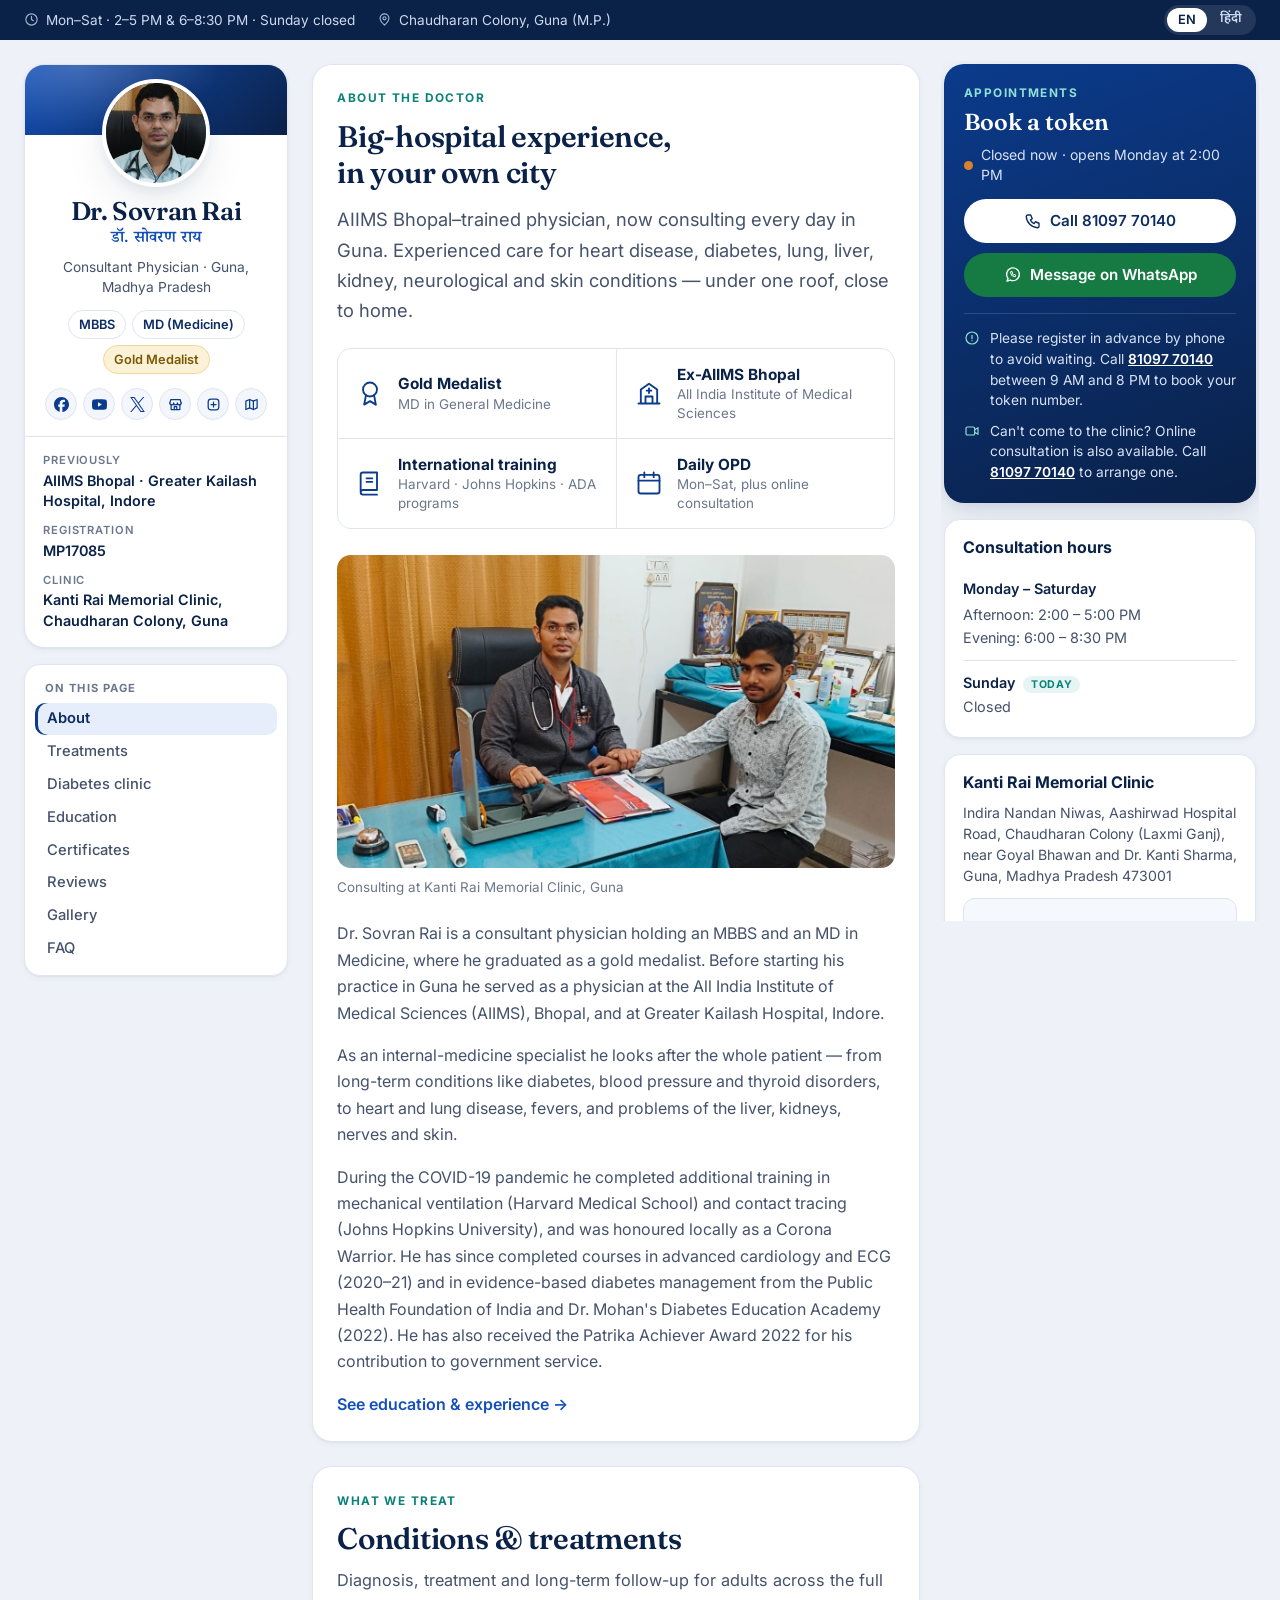
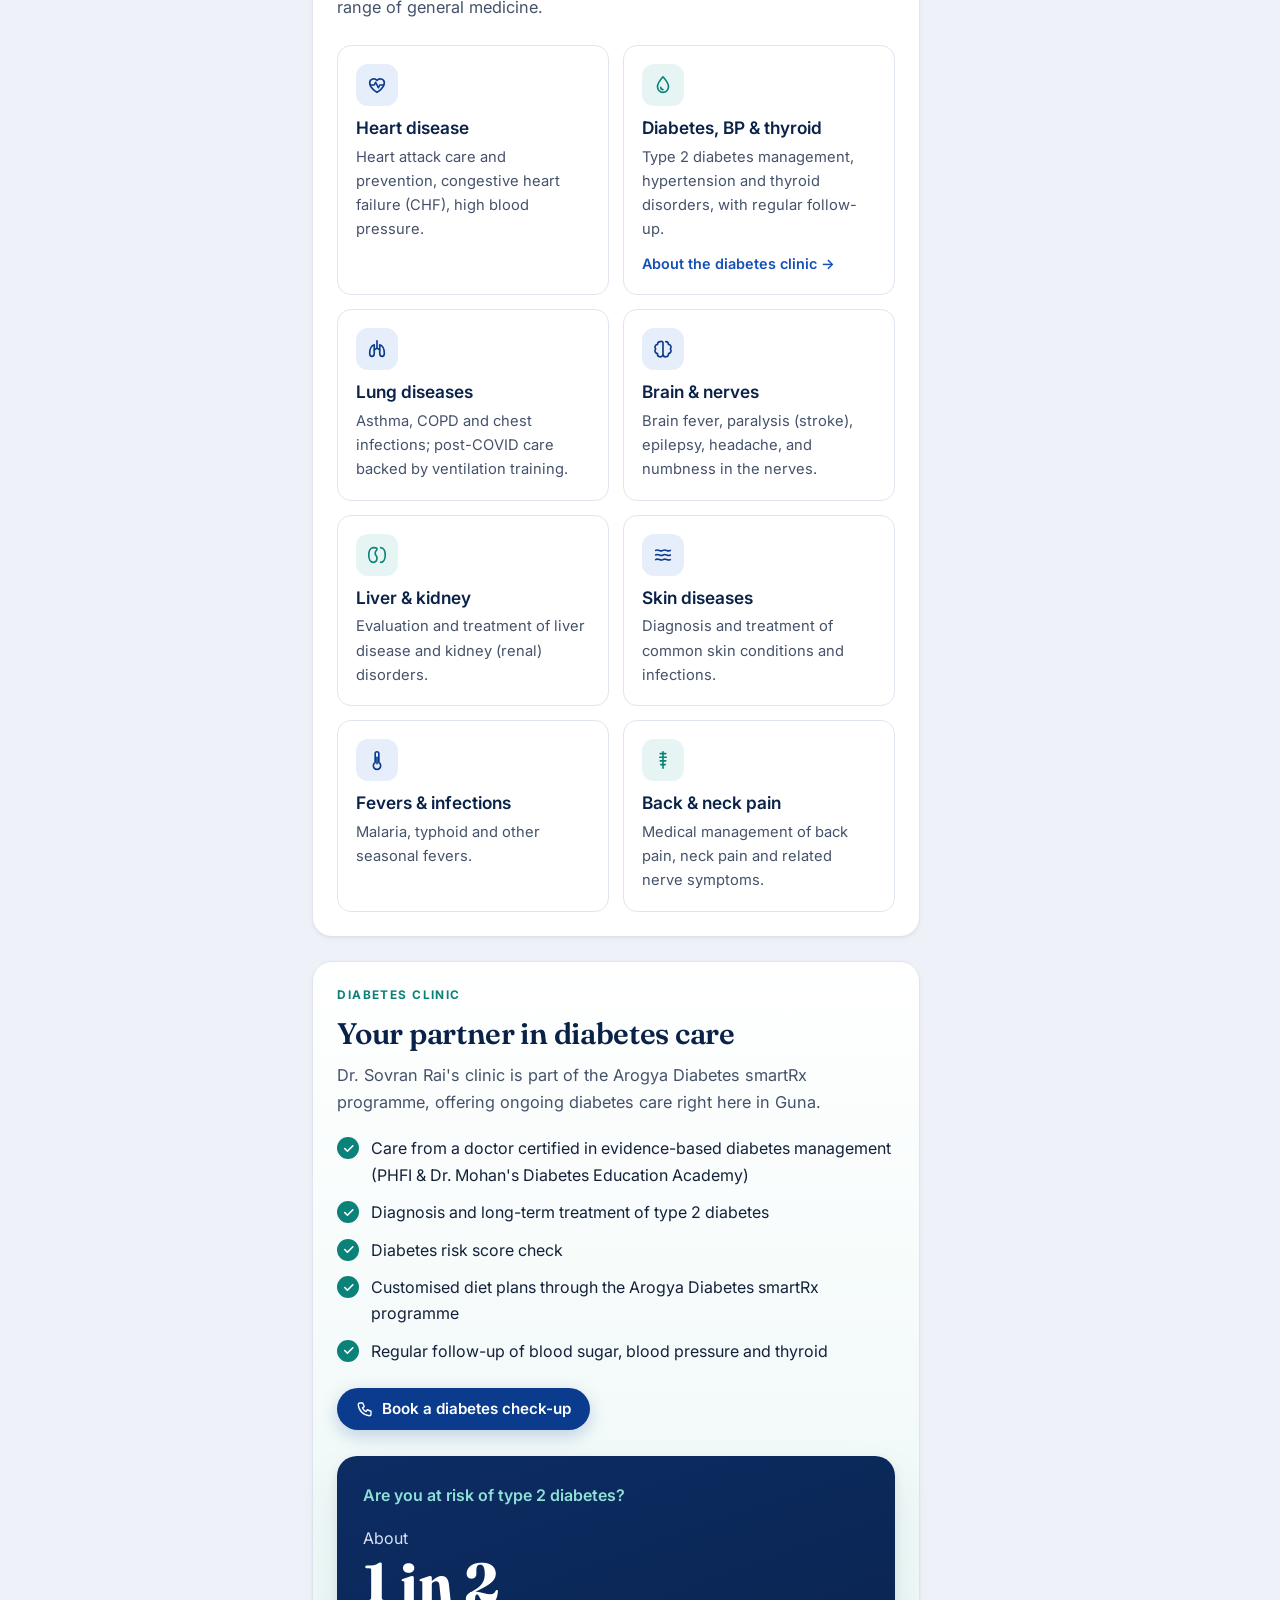
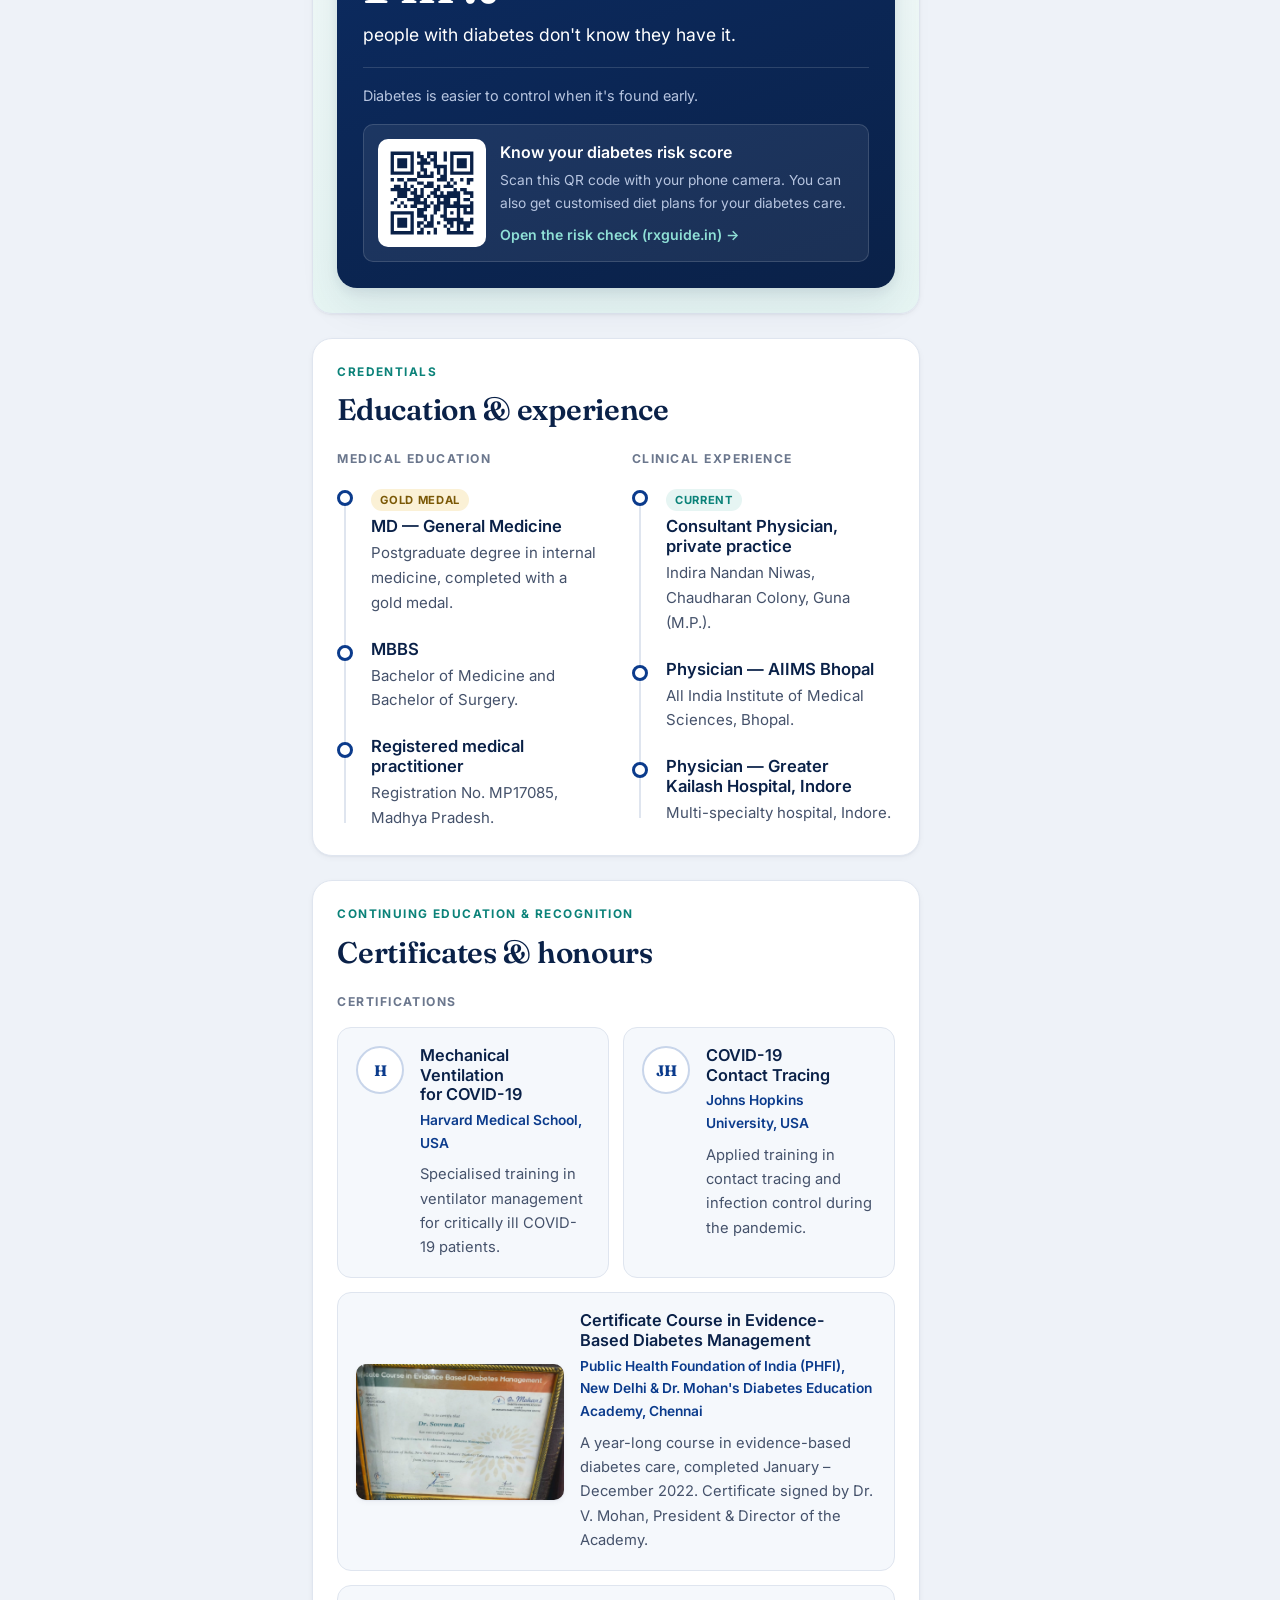
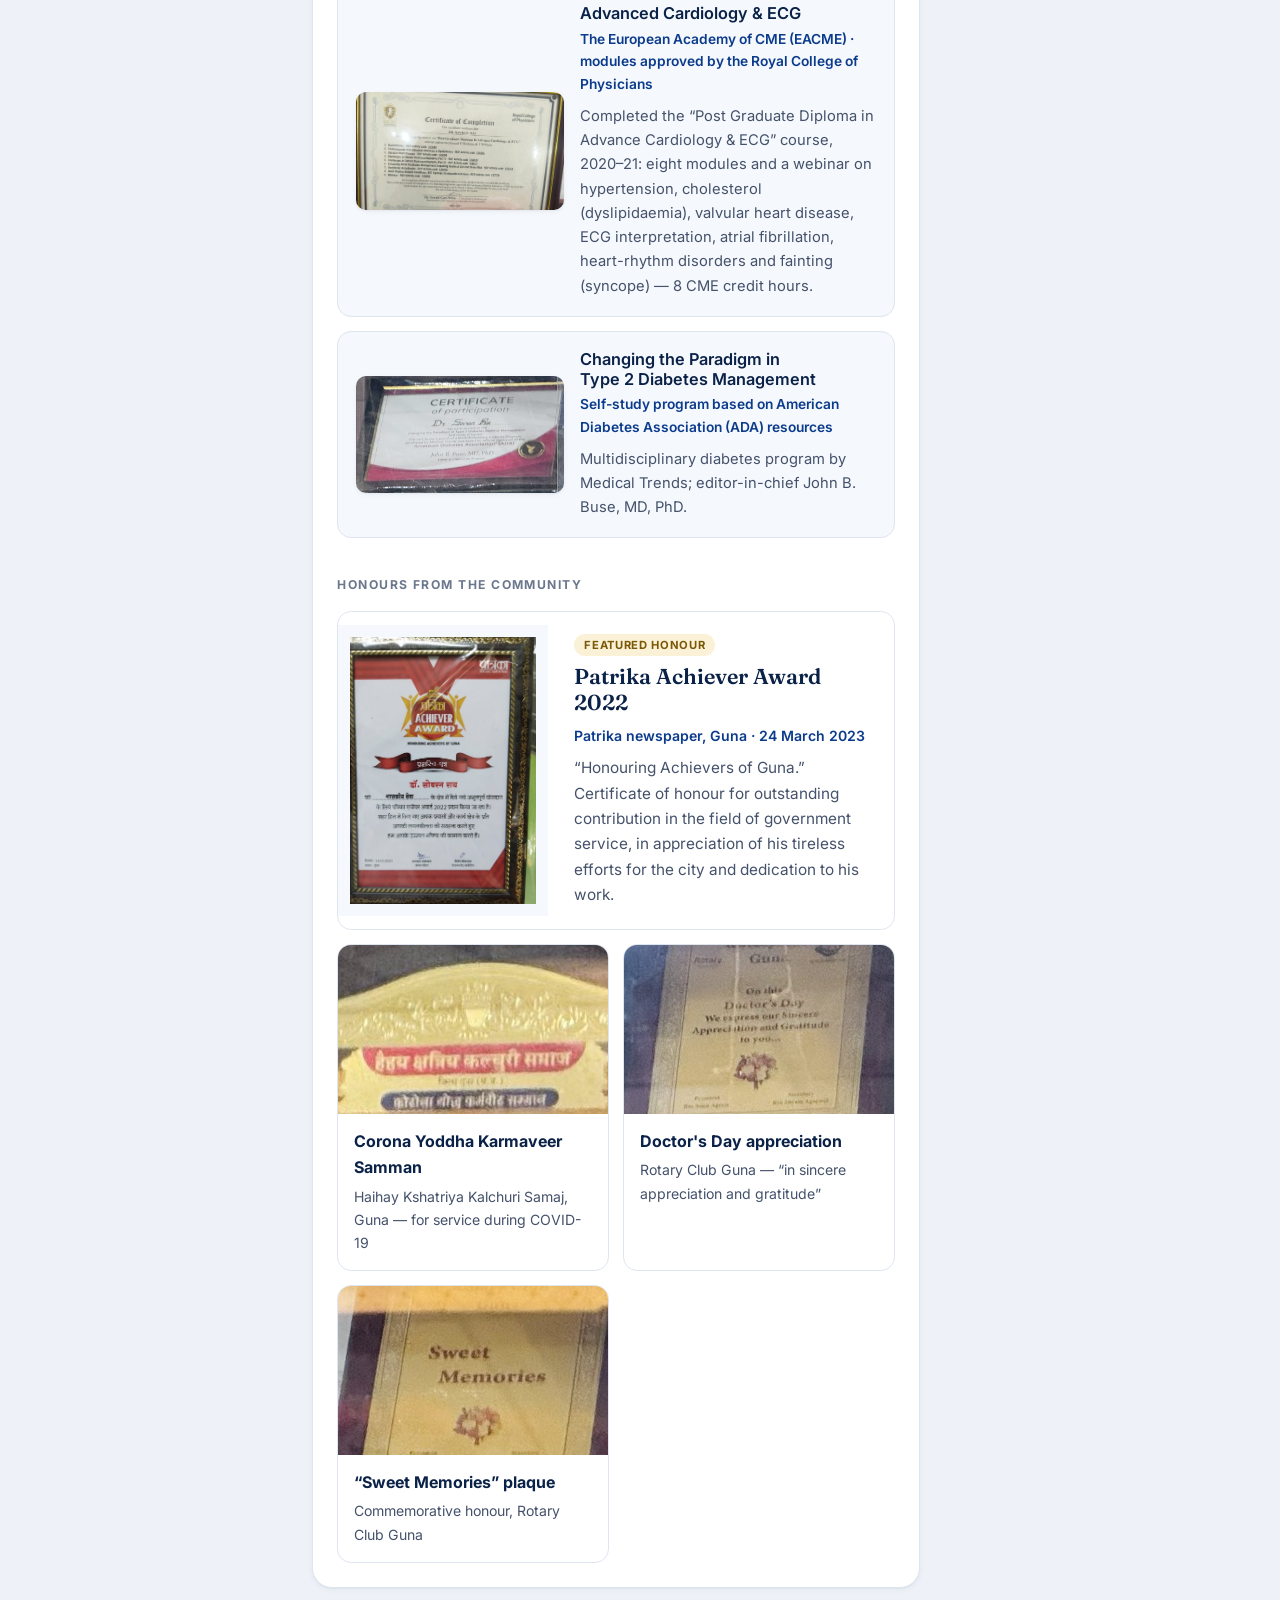
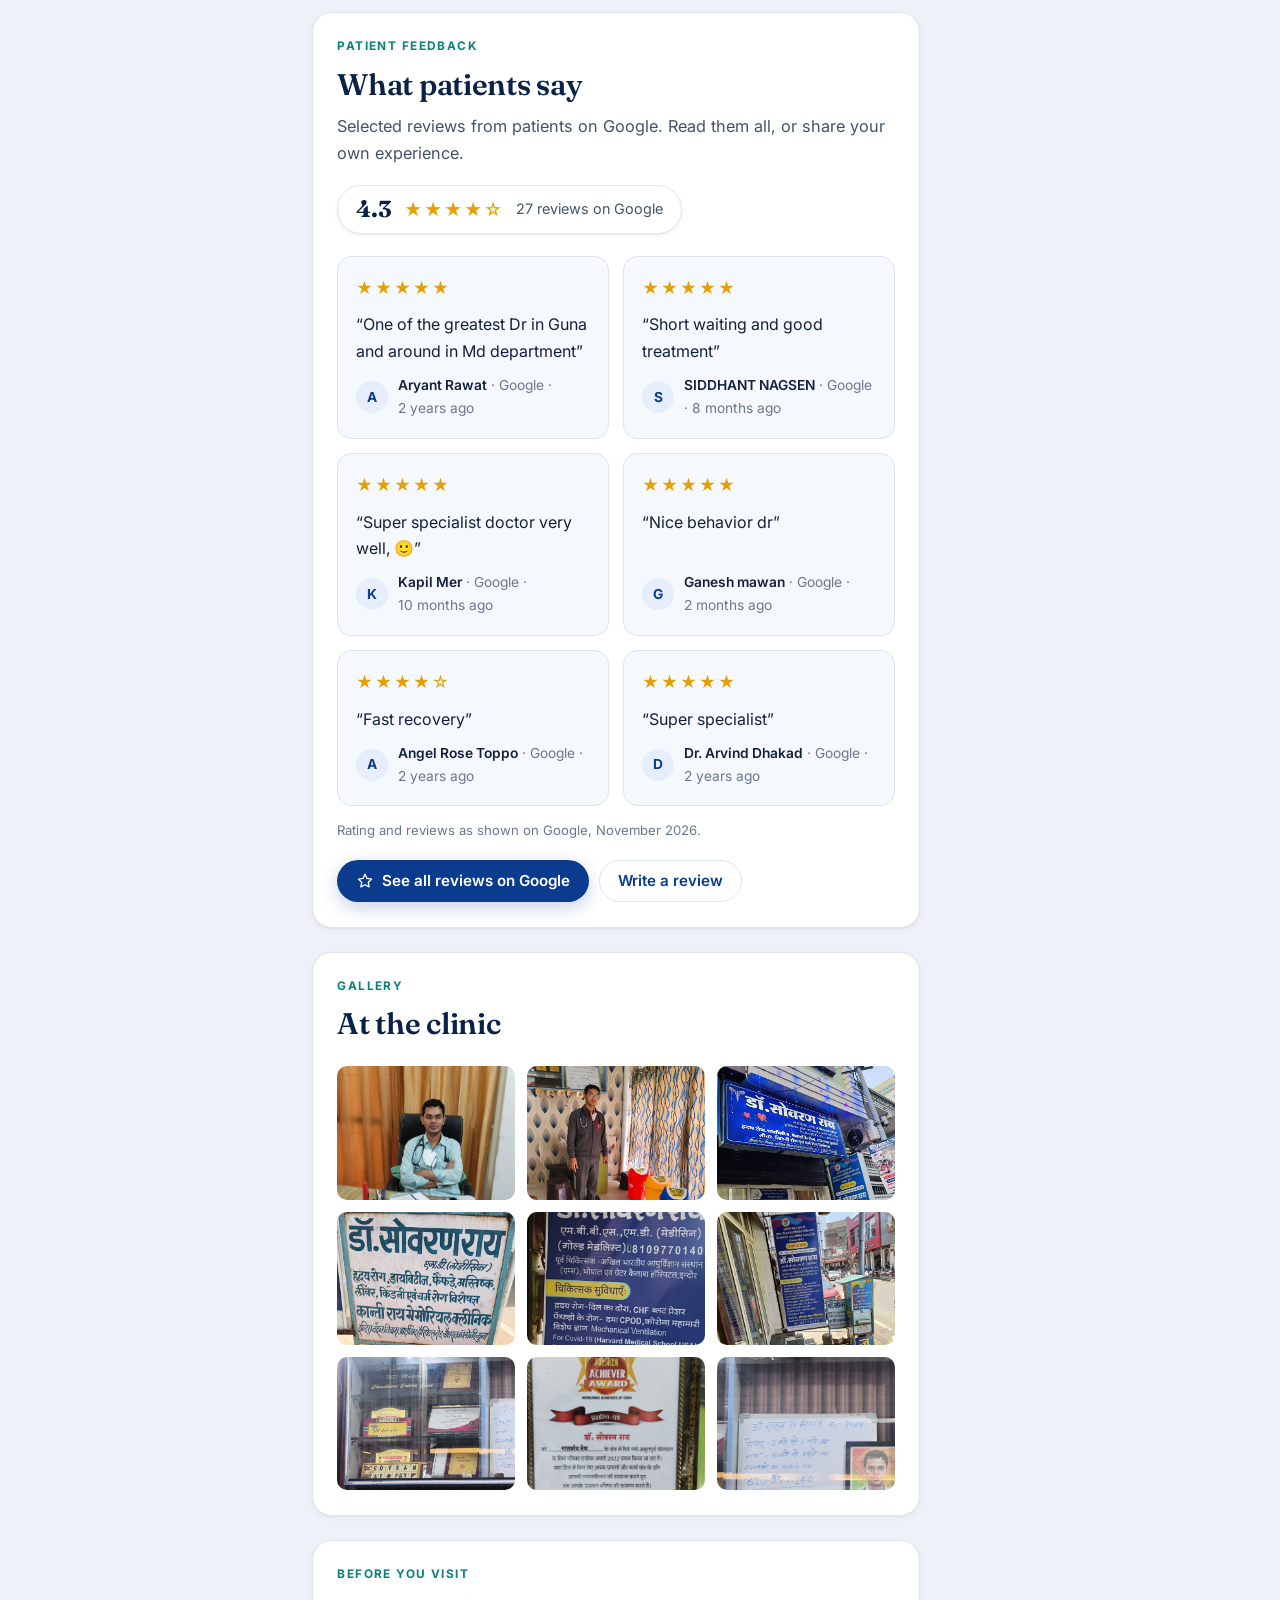
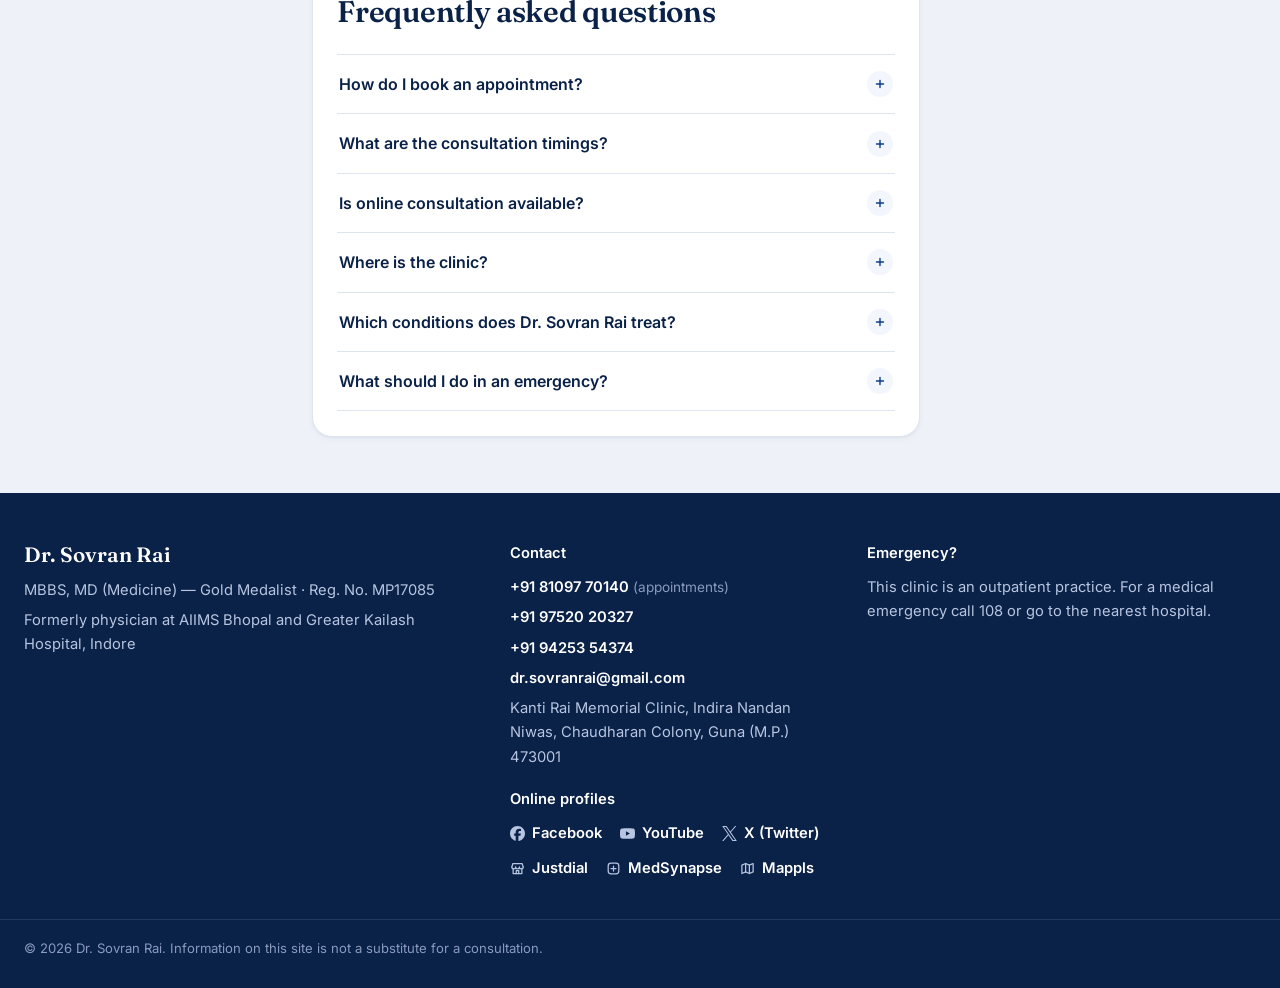
==== commit e2f6b728: "Add the doctor's online profiles to the profile card and footer Facebook, YouTube, X, Justdial, MedS" ====
--- a/index.html
+++ b/index.html
@@ -18,7 +18,7 @@
   <link rel="preconnect" href="https://fonts.googleapis.com">
   <link rel="preconnect" href="https://fonts.gstatic.com" crossorigin>
   <link href="https://fonts.googleapis.com/css2?family=Fraunces:opsz,wght@9..144,500;9..144,600;9..144,700&family=Inter:wght@400;500;600;700&family=Noto+Sans+Devanagari:wght@400;500;600;700&family=Noto+Serif+Devanagari:wght@600;700&display=swap" rel="stylesheet">
-  <link rel="stylesheet" href="assets/css/styles.css?v=a2951aaf">
+  <link rel="stylesheet" href="assets/css/styles.css?v=35c33474">
 
   <script type="application/ld+json">
   {
@@ -32,6 +32,14 @@
     "telephone": "+91-8109770140",
     "email": "dr.sovranrai@gmail.com",
     "image": "https://drsovranrai.pages.dev/assets/img/dr-sovran-rai-headshot.jpg",
+    "sameAs": [
+      "https://www.facebook.com/dr.sovranrai/",
+      "https://www.youtube.com/@9752020327",
+      "https://x.com/dr_sovran",
+      "https://www.justdial.com/Guna/DrSovran-Rai-Choudharan-Colony/9999P7542-7542-230904205341-T5V6_BZDET",
+      "https://www.medsynapse.app/doctors/dr-sovran-rai-79336",
+      "https://www.mappls.com/hk2vr5"
+    ],
     "address": {
       "@type": "PostalAddress",
       "streetAddress": "Kanti Rai Memorial Clinic, Indira Nandan Niwas, Aashirwad Hospital Road, Chaudharan Colony, Laxmi Ganj (near Goyal Bhawan)",
@@ -48,6 +56,18 @@
   </script>
 </head>
 <body>
+  <!-- Icons for the online-profile links (profile card and footer), drawn with <use href="#ic-…">.
+       Facebook, YouTube and X are the official marks from Simple Icons (CC0). Justdial, MedSynapse
+       and Mappls have no published mark there, so they get plain line icons: shop, medical badge, map. -->
+  <svg class="sprite" aria-hidden="true" focusable="false">
+    <symbol id="ic-facebook" viewBox="0 0 24 24"><path fill="currentColor" d="M9.101 23.691v-7.98H6.627v-3.667h2.474v-1.58c0-4.085 1.848-5.978 5.858-5.978.401 0 .955.042 1.468.103a8.68 8.68 0 0 1 1.141.195v3.325a8.623 8.623 0 0 0-.653-.036 26.805 26.805 0 0 0-.733-.009c-.707 0-1.259.096-1.675.309a1.686 1.686 0 0 0-.679.622c-.258.42-.374.995-.374 1.752v1.297h3.919l-.386 2.103-.287 1.564h-3.246v8.245C19.396 23.238 24 18.179 24 12.044c0-6.627-5.373-12-12-12s-12 5.373-12 12c0 5.628 3.874 10.35 9.101 11.647Z"/></symbol>
+    <symbol id="ic-youtube" viewBox="0 0 24 24"><path fill="currentColor" d="M23.498 6.186a3.016 3.016 0 0 0-2.122-2.136C19.505 3.545 12 3.545 12 3.545s-7.505 0-9.377.505A3.017 3.017 0 0 0 .502 6.186C0 8.07 0 12 0 12s0 3.93.502 5.814a3.016 3.016 0 0 0 2.122 2.136c1.871.505 9.376.505 9.376.505s7.505 0 9.377-.505a3.015 3.015 0 0 0 2.122-2.136C24 15.93 24 12 24 12s0-3.93-.502-5.814zM9.545 15.568V8.432L15.818 12l-6.273 3.568z"/></symbol>
+    <symbol id="ic-x" viewBox="0 0 24 24"><path fill="currentColor" d="M14.234 10.162 22.977 0h-2.072l-7.591 8.824L7.251 0H.258l9.168 13.343L.258 24H2.33l8.016-9.318L16.749 24h6.993zm-2.837 3.299-.929-1.329L3.076 1.56h3.182l5.965 8.532.929 1.329 7.754 11.09h-3.182z"/></symbol>
+    <symbol id="ic-justdial" viewBox="0 0 24 24"><g fill="none" stroke="currentColor" stroke-width="2" stroke-linecap="round" stroke-linejoin="round"><path d="M3 9.5 4.6 4h14.8L21 9.5"/><path d="M3 9.5a3 3 0 0 0 6 0 3 3 0 0 0 6 0 3 3 0 0 0 6 0"/><path d="M5 12.3V20h14v-7.7"/><path d="M10 20v-4.5h4V20"/></g></symbol>
+    <symbol id="ic-medsynapse" viewBox="0 0 24 24"><g fill="none" stroke="currentColor" stroke-width="2" stroke-linecap="round" stroke-linejoin="round"><rect x="3.5" y="3.5" width="17" height="17" rx="4.5"/><path d="M12 8v8M8 12h8"/></g></symbol>
+    <symbol id="ic-mappls" viewBox="0 0 24 24"><g fill="none" stroke="currentColor" stroke-width="2" stroke-linecap="round" stroke-linejoin="round"><path d="M9 4 3 6.5V20l6-2.5 6 2.5 6-2.5V4l-6 2.5z"/><path d="M9 4v13.5M15 6.5V20"/></g></symbol>
+  </svg>
+
   <a class="skip-link" href="#main" data-i18n="skip">Skip to content</a>
 
   <!-- ============ Top bar ============ -->
@@ -94,6 +114,16 @@
           <p class="creds">
             <span>MBBS</span><span>MD (Medicine)</span><span class="gold" data-i18n="hero.gold">Gold Medalist</span>
           </p>
+          <!-- Online profiles. The same links are in the footer's Contact column and in "sameAs" in the JSON-LD above. -->
+          <p class="sr-only" id="socialTitle" data-i18n="social.title">Online profiles</p>
+          <ul class="social" aria-labelledby="socialTitle">
+            <li><a href="https://www.facebook.com/dr.sovranrai/" target="_blank" rel="noopener" aria-label="Facebook" title="Facebook"><svg viewBox="0 0 24 24" aria-hidden="true"><use href="#ic-facebook"/></svg></a></li>
+            <li><a href="https://www.youtube.com/@9752020327" target="_blank" rel="noopener" aria-label="YouTube" title="YouTube"><svg viewBox="0 0 24 24" aria-hidden="true"><use href="#ic-youtube"/></svg></a></li>
+            <li><a href="https://x.com/dr_sovran" target="_blank" rel="noopener" aria-label="X (Twitter)" title="X (Twitter)"><svg viewBox="0 0 24 24" aria-hidden="true"><use href="#ic-x"/></svg></a></li>
+            <li><a href="https://www.justdial.com/Guna/DrSovran-Rai-Choudharan-Colony/9999P7542-7542-230904205341-T5V6_BZDET" target="_blank" rel="noopener" aria-label="Justdial" title="Justdial"><svg viewBox="0 0 24 24" aria-hidden="true"><use href="#ic-justdial"/></svg></a></li>
+            <li><a href="https://www.medsynapse.app/doctors/dr-sovran-rai-79336" target="_blank" rel="noopener" aria-label="MedSynapse" title="MedSynapse"><svg viewBox="0 0 24 24" aria-hidden="true"><use href="#ic-medsynapse"/></svg></a></li>
+            <li><a href="https://www.mappls.com/hk2vr5" target="_blank" rel="noopener" aria-label="Mappls" title="Mappls"><svg viewBox="0 0 24 24" aria-hidden="true"><use href="#ic-mappls"/></svg></a></li>
+          </ul>
           <p class="status profile__status js-status" aria-live="polite"></p>
         </div>
         <ul class="facts">
@@ -617,6 +647,15 @@
         <p><a href="tel:+919425354374">+91 94253 54374</a></p>
         <p><a href="mailto:dr.sovranrai@gmail.com">dr.sovranrai@gmail.com</a></p>
         <p data-i18n="footer.addr">Kanti Rai Memorial Clinic, Indira Nandan Niwas, Chaudharan Colony, Guna (M.P.) 473001</p>
+        <p class="footer__h footer__h--sub" id="footerSocialTitle" data-i18n="social.title">Online profiles</p>
+        <ul class="footer__social" aria-labelledby="footerSocialTitle">
+          <li><a href="https://www.facebook.com/dr.sovranrai/" target="_blank" rel="noopener"><svg viewBox="0 0 24 24" aria-hidden="true"><use href="#ic-facebook"/></svg>Facebook</a></li>
+          <li><a href="https://www.youtube.com/@9752020327" target="_blank" rel="noopener"><svg viewBox="0 0 24 24" aria-hidden="true"><use href="#ic-youtube"/></svg>YouTube</a></li>
+          <li><a href="https://x.com/dr_sovran" target="_blank" rel="noopener"><svg viewBox="0 0 24 24" aria-hidden="true"><use href="#ic-x"/></svg>X (Twitter)</a></li>
+          <li><a href="https://www.justdial.com/Guna/DrSovran-Rai-Choudharan-Colony/9999P7542-7542-230904205341-T5V6_BZDET" target="_blank" rel="noopener"><svg viewBox="0 0 24 24" aria-hidden="true"><use href="#ic-justdial"/></svg>Justdial</a></li>
+          <li><a href="https://www.medsynapse.app/doctors/dr-sovran-rai-79336" target="_blank" rel="noopener"><svg viewBox="0 0 24 24" aria-hidden="true"><use href="#ic-medsynapse"/></svg>MedSynapse</a></li>
+          <li><a href="https://www.mappls.com/hk2vr5" target="_blank" rel="noopener"><svg viewBox="0 0 24 24" aria-hidden="true"><use href="#ic-mappls"/></svg>Mappls</a></li>
+        </ul>
       </div>
       <!-- Hidden on phones, where the emergency card sits just above the footer -->
       <div class="footer__emergency">
@@ -642,6 +681,6 @@
   </div>
 
   <script src="assets/js/reviews.js?v=be862d61"></script>
-  <script src="assets/js/main.js?v=19d12a62"></script>
+  <script src="assets/js/main.js?v=c65e69cf"></script>
 </body>
 </html>
--- a/assets/css/styles.css
+++ b/assets/css/styles.css
@@ -84,6 +84,7 @@
   :root { --gutter: 48px; --left-w: 316px; --right-w: 380px; --gap: 32px; }
 }
 
+.sprite { position: absolute; width: 0; height: 0; overflow: hidden; }
 .sr-only { position: absolute; width: 1px; height: 1px; padding: 0; margin: -1px; overflow: hidden; clip: rect(0 0 0 0); white-space: nowrap; border: 0; }
 
 .i { width: 18px; height: 18px; flex: none; fill: none; stroke: currentColor; stroke-width: 1.8; stroke-linecap: round; stroke-linejoin: round; }
@@ -188,6 +189,13 @@
 .creds span { padding: 3px 10px; border-radius: 999px; background: #fff; border: 1px solid var(--line); font-weight: 600; font-size: .8rem; color: var(--blue-800); }
 .creds .gold { background: var(--gold-100); border-color: #efd99a; color: #7a5806; }
 .profile .profile__status { display: none; margin-top: 14px; }   /* phones only; elsewhere the right column shows it */
+
+/* Online profiles: a row of round icon links under the credentials */
+.social { list-style: none; margin: 14px 0 0; padding: 0; display: flex; flex-wrap: wrap; justify-content: center; gap: 6px; }
+.social a { display: grid; place-items: center; width: 2rem; height: 2rem; border-radius: 50%; background: var(--blue-50); border: 1px solid var(--line); color: var(--blue-700); transition: background-color .15s, border-color .15s, color .15s; }
+.social a:hover { background: var(--blue-700); border-color: var(--blue-700); color: #fff; }
+.social a:focus-visible { border-radius: 50%; }
+.social svg { width: 15px; height: 15px; }
 
 .facts { list-style: none; margin: 0; padding: 14px 18px 16px; display: grid; gap: 10px; border-top: 1px solid var(--line); }
 .facts li { display: grid; gap: 1px; }
@@ -452,6 +460,11 @@
 html[data-lang="hi"] .footer__name { font-family: var(--font-hi-serif); }
 .footer__h { color: #fff; font-weight: 600; margin-bottom: 10px !important; }
 .footer__muted { color: #8a9bbd; font-size: .85rem; }
+.footer .footer__h--sub { margin-top: 18px; }
+.footer__social { list-style: none; margin: 0; padding: 0; display: flex; flex-wrap: wrap; gap: 8px 18px; }
+.footer__social a { display: inline-flex; align-items: center; gap: 7px; }
+.footer__social a:hover { text-decoration: underline; text-underline-offset: 3px; }
+.footer__social svg { width: 15px; height: 15px; flex: none; color: #b7c5e0; }
 .footer__bottom { border-top: 1px solid rgba(255, 255, 255, .1); margin-top: 36px; padding-top: 18px; padding-bottom: calc(22px + env(safe-area-inset-bottom)); font-size: .82rem; color: #8a9bbd; }
 
 /* ---------- Phone action bar ---------- */
@@ -490,7 +503,7 @@
   .profile__banner { display: none; }
   .profile__photo { width: 112px; height: 112px; margin: 20px 0 20px 22px; border-width: 3px; box-shadow: var(--shadow-s); }
   .profile__body { text-align: left; padding: 20px 22px; }
-  .creds { justify-content: flex-start; }
+  .creds, .social { justify-content: flex-start; }
   .facts { border-top: 0; border-left: 1px solid var(--line); align-self: stretch; align-content: center; padding: 18px 22px; }
 }
 
@@ -499,6 +512,9 @@
   .layout { grid-template-columns: minmax(0, 1fr); grid-template-areas: "profile" "toc" "content" "right"; gap: 16px; padding-top: 16px; }
   .side--right { position: static; max-height: none; overflow: visible; margin: 0; padding: 0; }
   .profile .profile__status { display: inline-flex; }
+  .social { gap: 8px; }
+  .social a { width: 2.5rem; height: 2.5rem; }
+  .social svg { width: 18px; height: 18px; }
   .toc__visit { display: block; }
   .footer__emergency { display: none; }
 
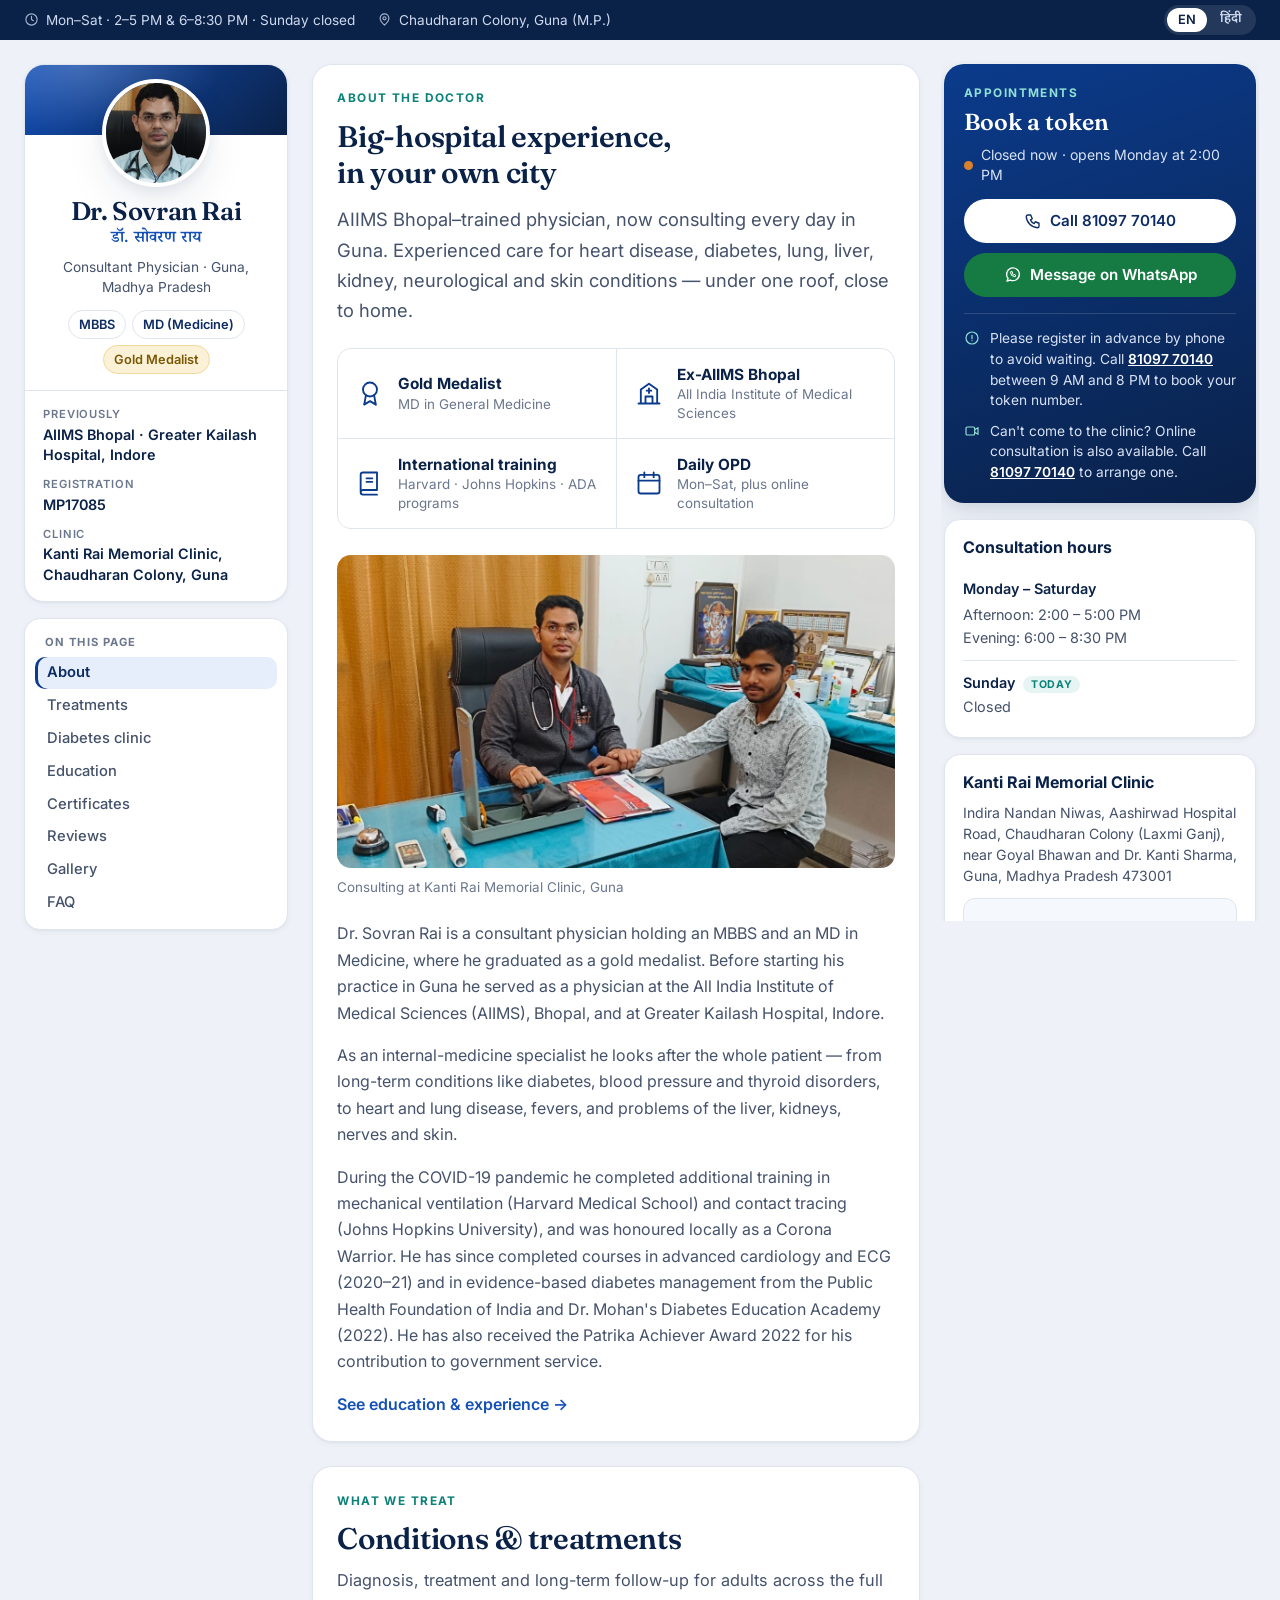
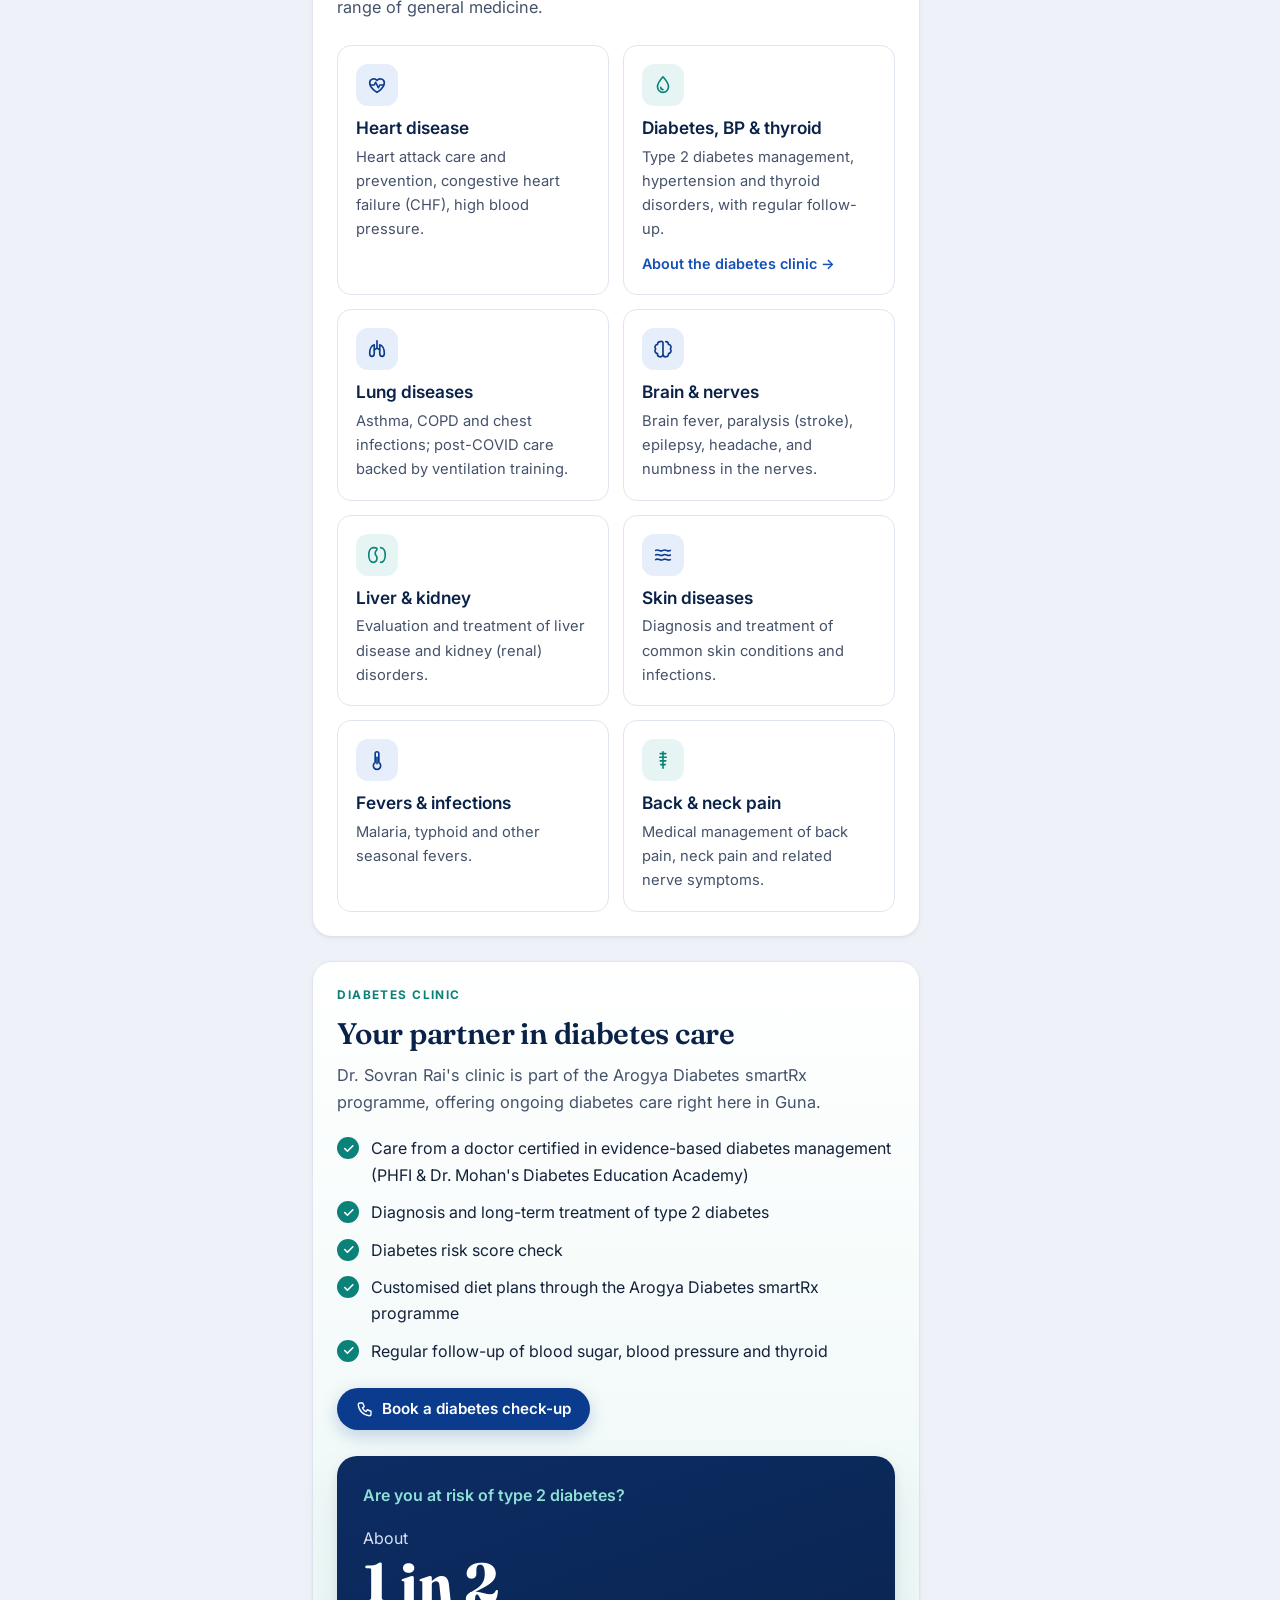
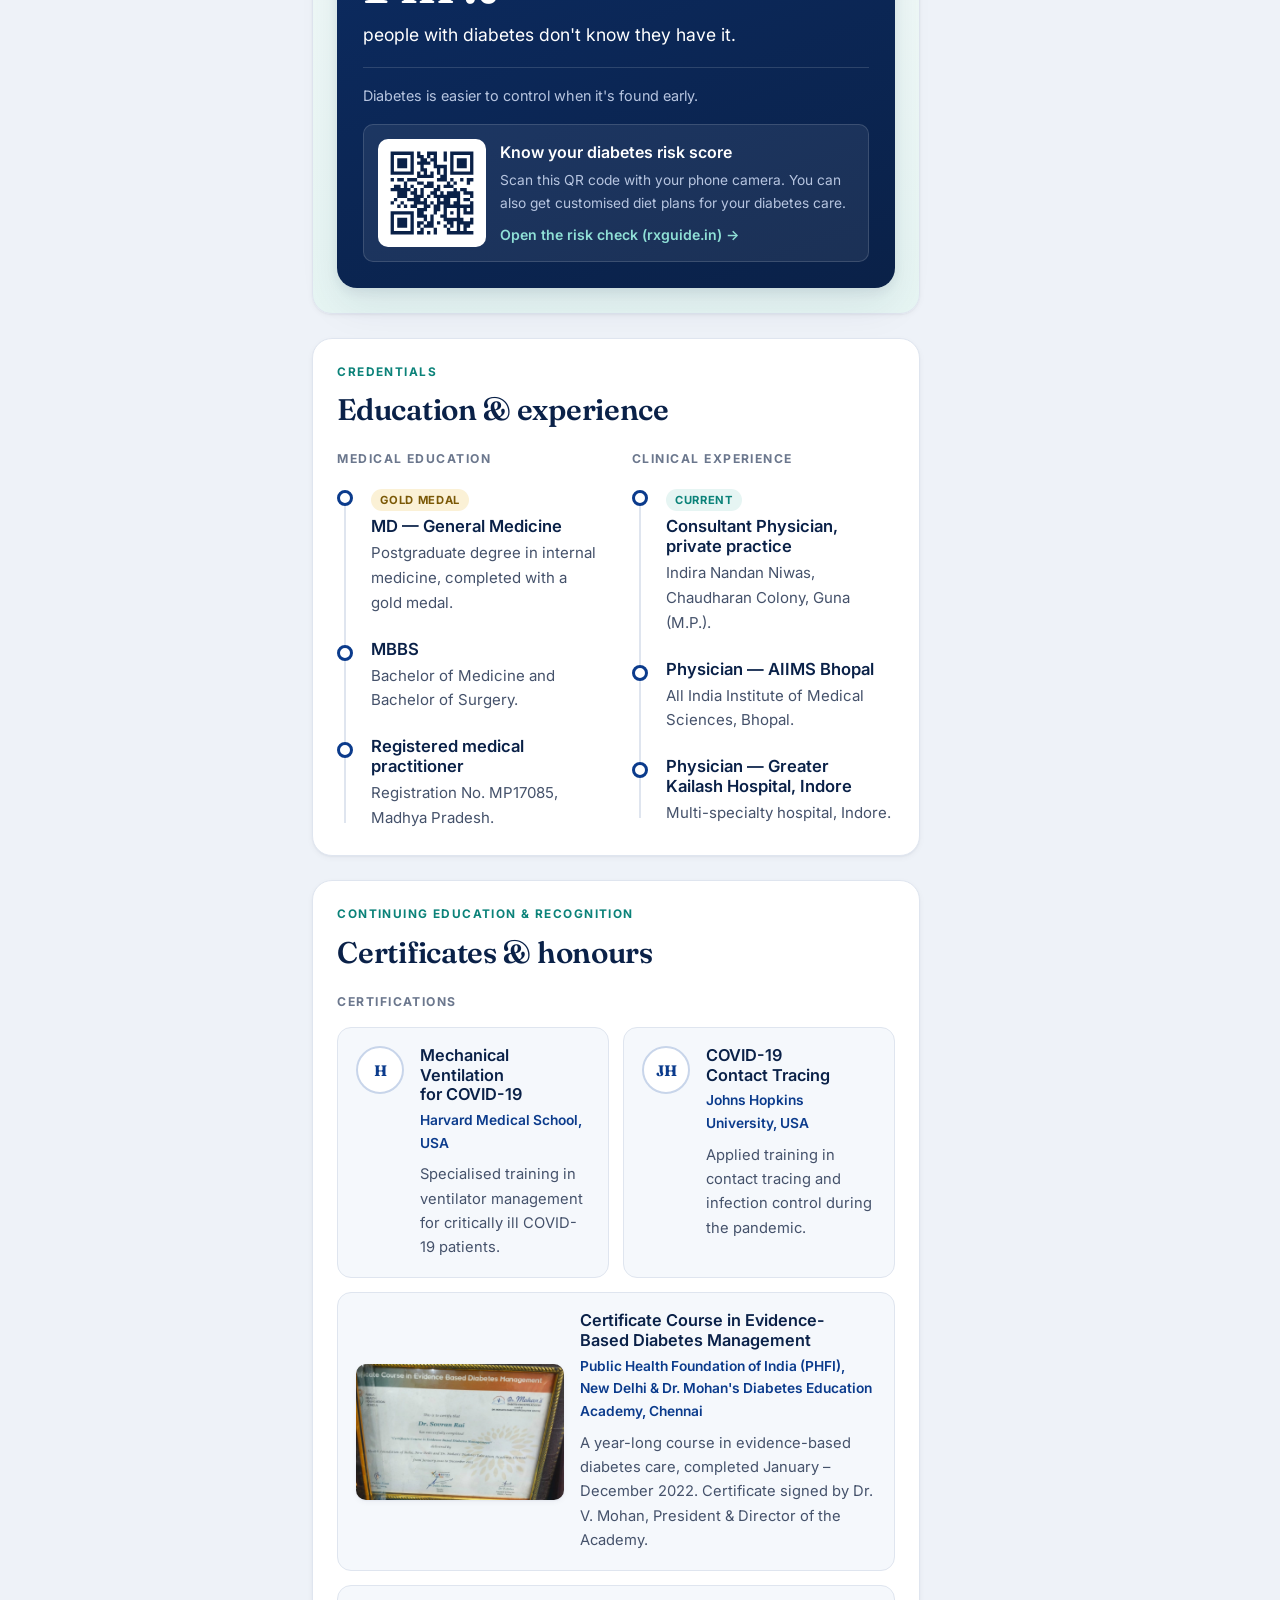
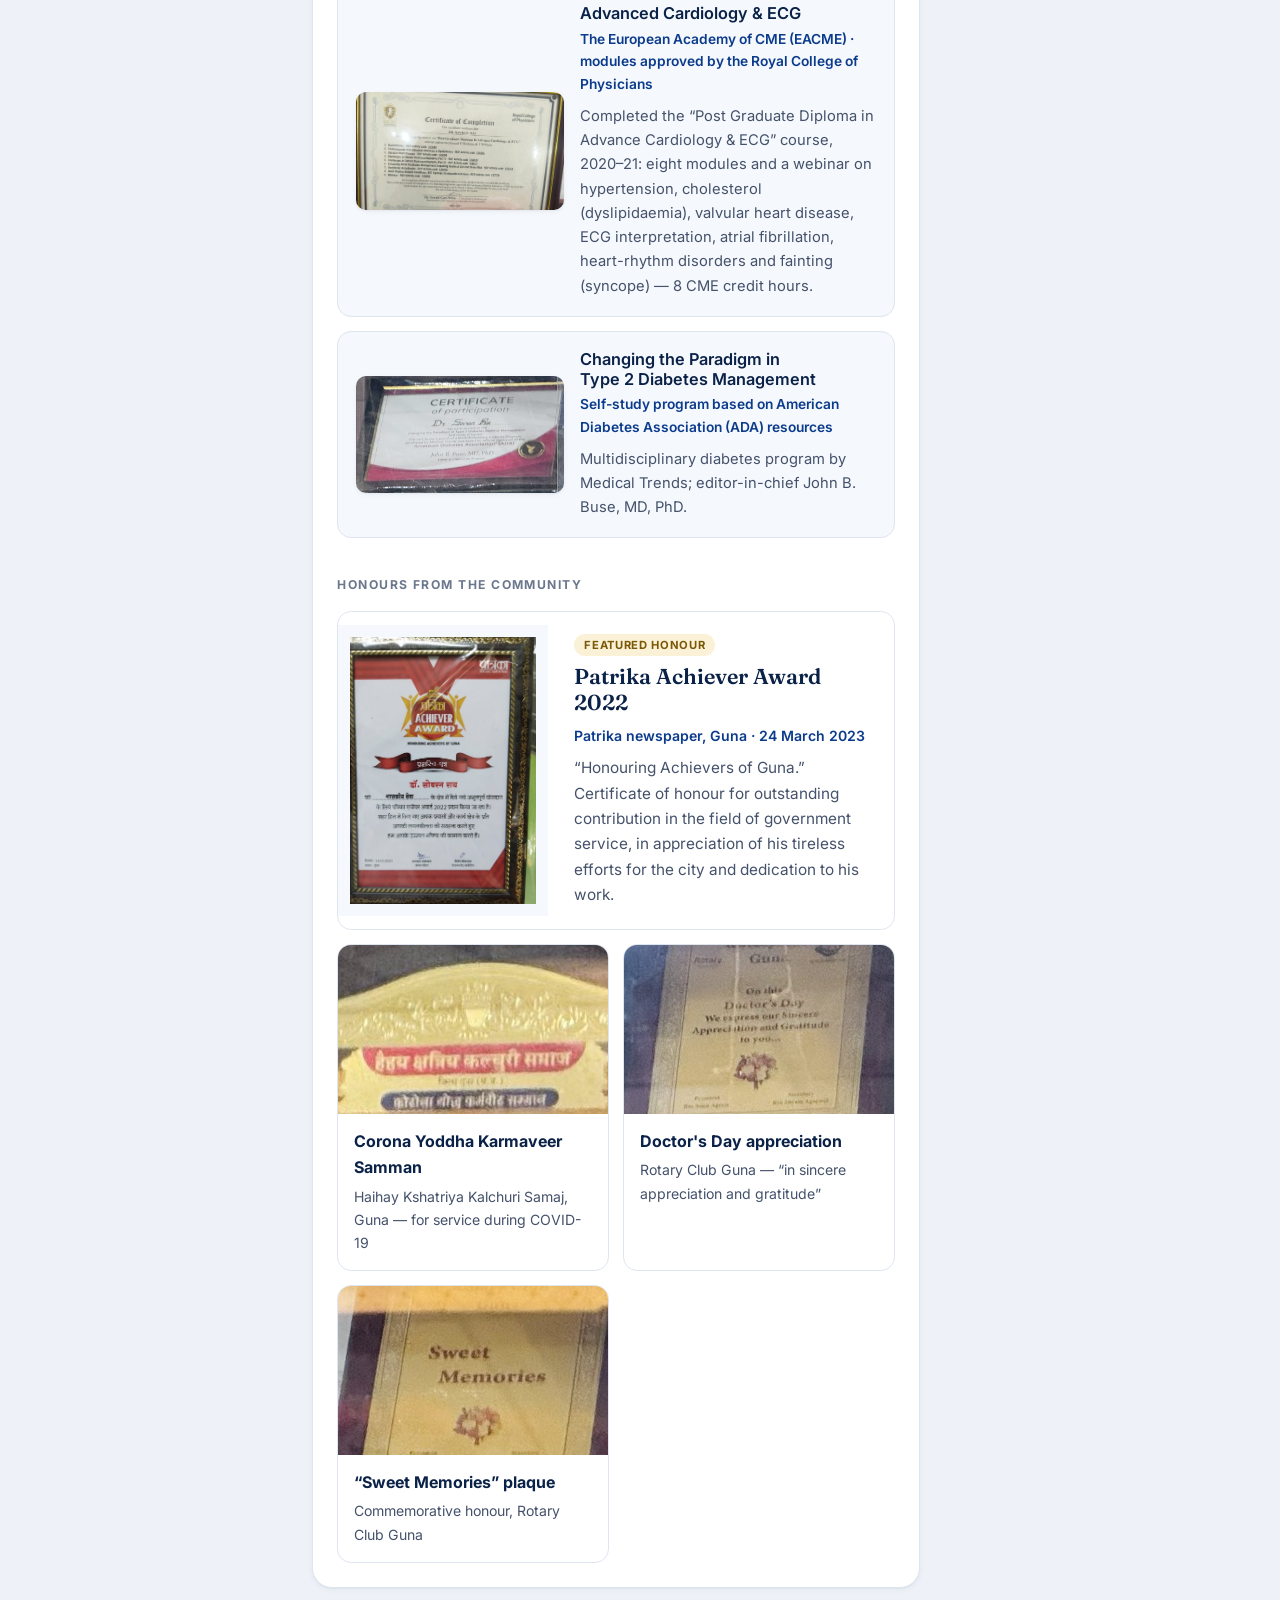
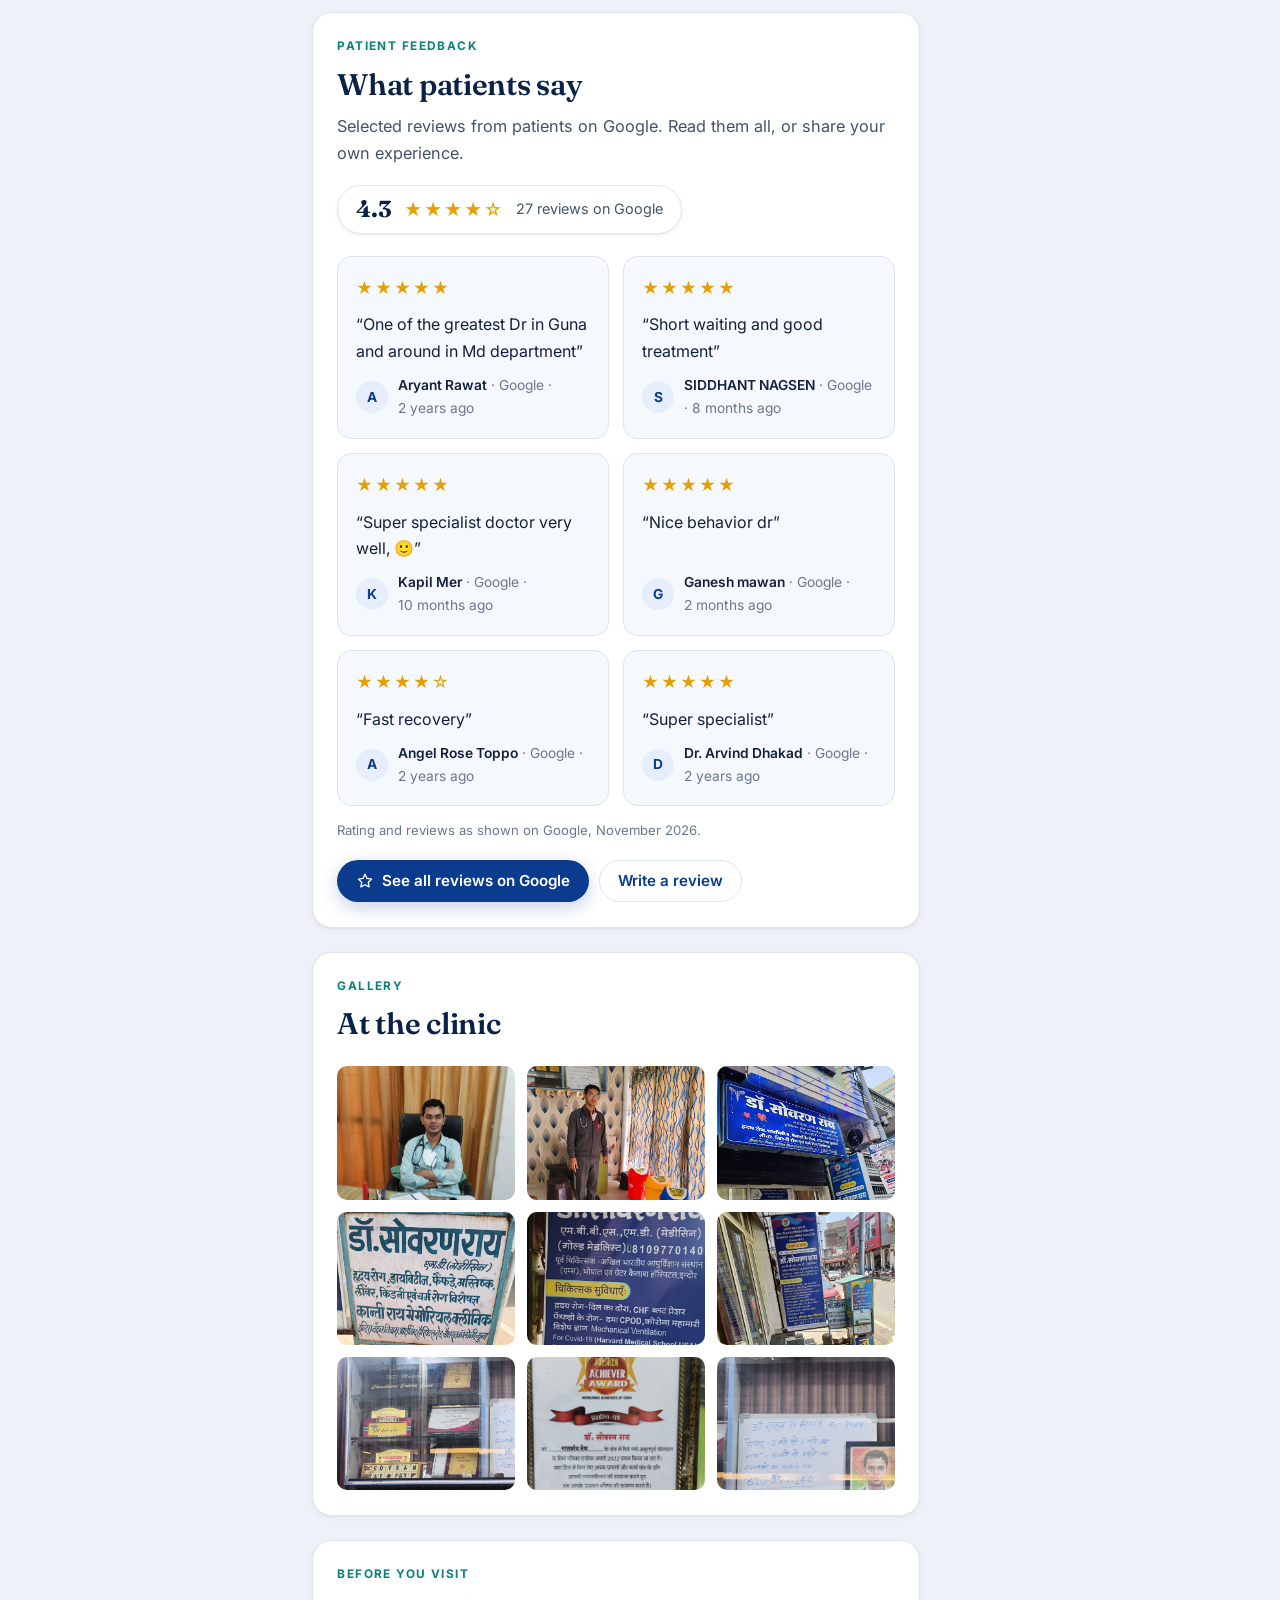
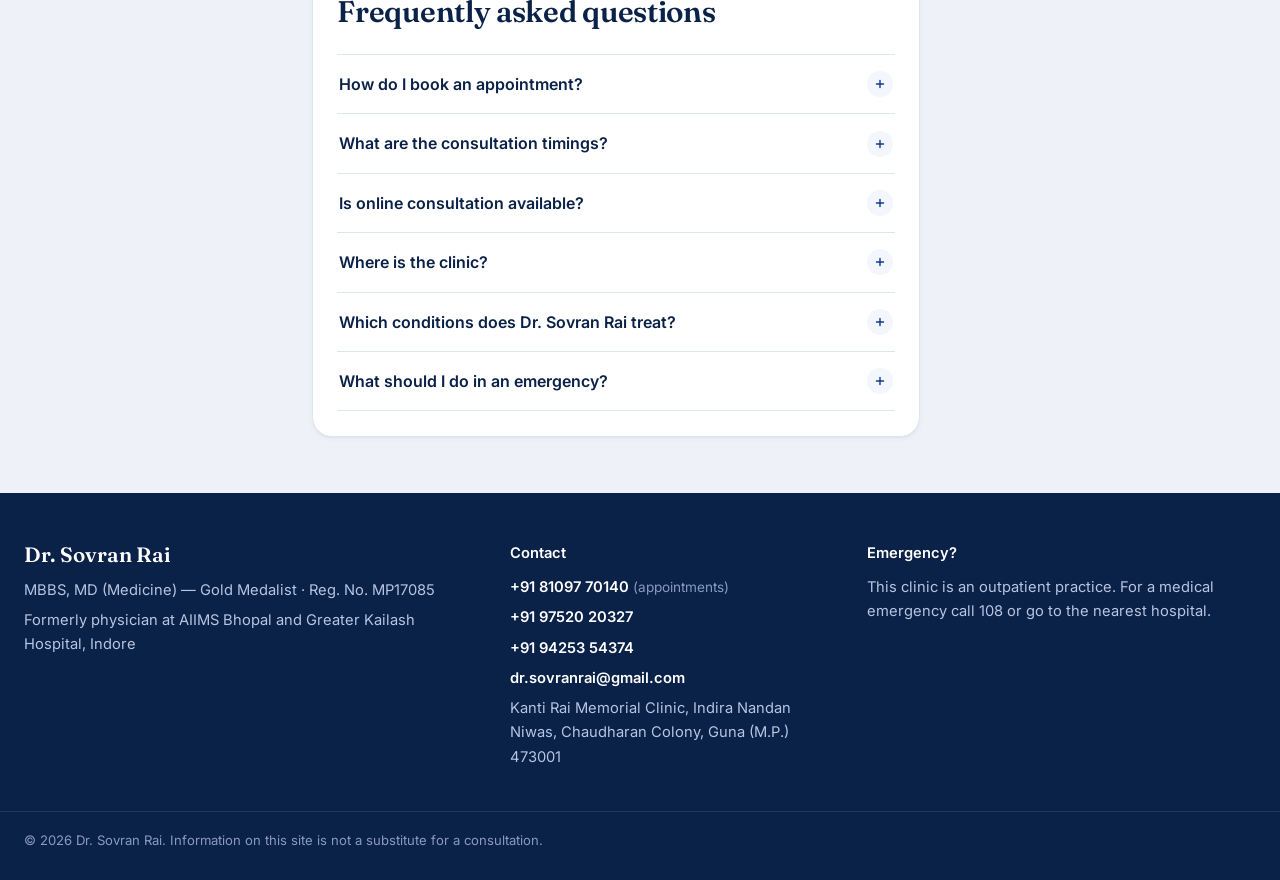
==== commit 390c7a0f: "Merge pull request #1 from nitishiot/claude/inspiring-hopper-ei12z0 Make drsovranrai.pages.dev the m" ====
--- a/index.html
+++ b/index.html
@@ -18,7 +18,7 @@
   <link rel="preconnect" href="https://fonts.googleapis.com">
   <link rel="preconnect" href="https://fonts.gstatic.com" crossorigin>
   <link href="https://fonts.googleapis.com/css2?family=Fraunces:opsz,wght@9..144,500;9..144,600;9..144,700&family=Inter:wght@400;500;600;700&family=Noto+Sans+Devanagari:wght@400;500;600;700&family=Noto+Serif+Devanagari:wght@600;700&display=swap" rel="stylesheet">
-  <link rel="stylesheet" href="assets/css/styles.css?v=35c33474">
+  <link rel="stylesheet" href="assets/css/styles.css?v=a2951aaf">
 
   <script type="application/ld+json">
   {
@@ -32,14 +32,6 @@
     "telephone": "+91-8109770140",
     "email": "dr.sovranrai@gmail.com",
     "image": "https://drsovranrai.pages.dev/assets/img/dr-sovran-rai-headshot.jpg",
-    "sameAs": [
-      "https://www.facebook.com/dr.sovranrai/",
-      "https://www.youtube.com/@9752020327",
-      "https://x.com/dr_sovran",
-      "https://www.justdial.com/Guna/DrSovran-Rai-Choudharan-Colony/9999P7542-7542-230904205341-T5V6_BZDET",
-      "https://www.medsynapse.app/doctors/dr-sovran-rai-79336",
-      "https://www.mappls.com/hk2vr5"
-    ],
     "address": {
       "@type": "PostalAddress",
       "streetAddress": "Kanti Rai Memorial Clinic, Indira Nandan Niwas, Aashirwad Hospital Road, Chaudharan Colony, Laxmi Ganj (near Goyal Bhawan)",
@@ -56,18 +48,6 @@
   </script>
 </head>
 <body>
-  <!-- Icons for the online-profile links (profile card and footer), drawn with <use href="#ic-…">.
-       Facebook, YouTube and X are the official marks from Simple Icons (CC0). Justdial, MedSynapse
-       and Mappls have no published mark there, so they get plain line icons: shop, medical badge, map. -->
-  <svg class="sprite" aria-hidden="true" focusable="false">
-    <symbol id="ic-facebook" viewBox="0 0 24 24"><path fill="currentColor" d="M9.101 23.691v-7.98H6.627v-3.667h2.474v-1.58c0-4.085 1.848-5.978 5.858-5.978.401 0 .955.042 1.468.103a8.68 8.68 0 0 1 1.141.195v3.325a8.623 8.623 0 0 0-.653-.036 26.805 26.805 0 0 0-.733-.009c-.707 0-1.259.096-1.675.309a1.686 1.686 0 0 0-.679.622c-.258.42-.374.995-.374 1.752v1.297h3.919l-.386 2.103-.287 1.564h-3.246v8.245C19.396 23.238 24 18.179 24 12.044c0-6.627-5.373-12-12-12s-12 5.373-12 12c0 5.628 3.874 10.35 9.101 11.647Z"/></symbol>
-    <symbol id="ic-youtube" viewBox="0 0 24 24"><path fill="currentColor" d="M23.498 6.186a3.016 3.016 0 0 0-2.122-2.136C19.505 3.545 12 3.545 12 3.545s-7.505 0-9.377.505A3.017 3.017 0 0 0 .502 6.186C0 8.07 0 12 0 12s0 3.93.502 5.814a3.016 3.016 0 0 0 2.122 2.136c1.871.505 9.376.505 9.376.505s7.505 0 9.377-.505a3.015 3.015 0 0 0 2.122-2.136C24 15.93 24 12 24 12s0-3.93-.502-5.814zM9.545 15.568V8.432L15.818 12l-6.273 3.568z"/></symbol>
-    <symbol id="ic-x" viewBox="0 0 24 24"><path fill="currentColor" d="M14.234 10.162 22.977 0h-2.072l-7.591 8.824L7.251 0H.258l9.168 13.343L.258 24H2.33l8.016-9.318L16.749 24h6.993zm-2.837 3.299-.929-1.329L3.076 1.56h3.182l5.965 8.532.929 1.329 7.754 11.09h-3.182z"/></symbol>
-    <symbol id="ic-justdial" viewBox="0 0 24 24"><g fill="none" stroke="currentColor" stroke-width="2" stroke-linecap="round" stroke-linejoin="round"><path d="M3 9.5 4.6 4h14.8L21 9.5"/><path d="M3 9.5a3 3 0 0 0 6 0 3 3 0 0 0 6 0 3 3 0 0 0 6 0"/><path d="M5 12.3V20h14v-7.7"/><path d="M10 20v-4.5h4V20"/></g></symbol>
-    <symbol id="ic-medsynapse" viewBox="0 0 24 24"><g fill="none" stroke="currentColor" stroke-width="2" stroke-linecap="round" stroke-linejoin="round"><rect x="3.5" y="3.5" width="17" height="17" rx="4.5"/><path d="M12 8v8M8 12h8"/></g></symbol>
-    <symbol id="ic-mappls" viewBox="0 0 24 24"><g fill="none" stroke="currentColor" stroke-width="2" stroke-linecap="round" stroke-linejoin="round"><path d="M9 4 3 6.5V20l6-2.5 6 2.5 6-2.5V4l-6 2.5z"/><path d="M9 4v13.5M15 6.5V20"/></g></symbol>
-  </svg>
-
   <a class="skip-link" href="#main" data-i18n="skip">Skip to content</a>
 
   <!-- ============ Top bar ============ -->
@@ -114,16 +94,6 @@
           <p class="creds">
             <span>MBBS</span><span>MD (Medicine)</span><span class="gold" data-i18n="hero.gold">Gold Medalist</span>
           </p>
-          <!-- Online profiles. The same links are in the footer's Contact column and in "sameAs" in the JSON-LD above. -->
-          <p class="sr-only" id="socialTitle" data-i18n="social.title">Online profiles</p>
-          <ul class="social" aria-labelledby="socialTitle">
-            <li><a href="https://www.facebook.com/dr.sovranrai/" target="_blank" rel="noopener" aria-label="Facebook" title="Facebook"><svg viewBox="0 0 24 24" aria-hidden="true"><use href="#ic-facebook"/></svg></a></li>
-            <li><a href="https://www.youtube.com/@9752020327" target="_blank" rel="noopener" aria-label="YouTube" title="YouTube"><svg viewBox="0 0 24 24" aria-hidden="true"><use href="#ic-youtube"/></svg></a></li>
-            <li><a href="https://x.com/dr_sovran" target="_blank" rel="noopener" aria-label="X (Twitter)" title="X (Twitter)"><svg viewBox="0 0 24 24" aria-hidden="true"><use href="#ic-x"/></svg></a></li>
-            <li><a href="https://www.justdial.com/Guna/DrSovran-Rai-Choudharan-Colony/9999P7542-7542-230904205341-T5V6_BZDET" target="_blank" rel="noopener" aria-label="Justdial" title="Justdial"><svg viewBox="0 0 24 24" aria-hidden="true"><use href="#ic-justdial"/></svg></a></li>
-            <li><a href="https://www.medsynapse.app/doctors/dr-sovran-rai-79336" target="_blank" rel="noopener" aria-label="MedSynapse" title="MedSynapse"><svg viewBox="0 0 24 24" aria-hidden="true"><use href="#ic-medsynapse"/></svg></a></li>
-            <li><a href="https://www.mappls.com/hk2vr5" target="_blank" rel="noopener" aria-label="Mappls" title="Mappls"><svg viewBox="0 0 24 24" aria-hidden="true"><use href="#ic-mappls"/></svg></a></li>
-          </ul>
           <p class="status profile__status js-status" aria-live="polite"></p>
         </div>
         <ul class="facts">
@@ -647,15 +617,6 @@
         <p><a href="tel:+919425354374">+91 94253 54374</a></p>
         <p><a href="mailto:dr.sovranrai@gmail.com">dr.sovranrai@gmail.com</a></p>
         <p data-i18n="footer.addr">Kanti Rai Memorial Clinic, Indira Nandan Niwas, Chaudharan Colony, Guna (M.P.) 473001</p>
-        <p class="footer__h footer__h--sub" id="footerSocialTitle" data-i18n="social.title">Online profiles</p>
-        <ul class="footer__social" aria-labelledby="footerSocialTitle">
-          <li><a href="https://www.facebook.com/dr.sovranrai/" target="_blank" rel="noopener"><svg viewBox="0 0 24 24" aria-hidden="true"><use href="#ic-facebook"/></svg>Facebook</a></li>
-          <li><a href="https://www.youtube.com/@9752020327" target="_blank" rel="noopener"><svg viewBox="0 0 24 24" aria-hidden="true"><use href="#ic-youtube"/></svg>YouTube</a></li>
-          <li><a href="https://x.com/dr_sovran" target="_blank" rel="noopener"><svg viewBox="0 0 24 24" aria-hidden="true"><use href="#ic-x"/></svg>X (Twitter)</a></li>
-          <li><a href="https://www.justdial.com/Guna/DrSovran-Rai-Choudharan-Colony/9999P7542-7542-230904205341-T5V6_BZDET" target="_blank" rel="noopener"><svg viewBox="0 0 24 24" aria-hidden="true"><use href="#ic-justdial"/></svg>Justdial</a></li>
-          <li><a href="https://www.medsynapse.app/doctors/dr-sovran-rai-79336" target="_blank" rel="noopener"><svg viewBox="0 0 24 24" aria-hidden="true"><use href="#ic-medsynapse"/></svg>MedSynapse</a></li>
-          <li><a href="https://www.mappls.com/hk2vr5" target="_blank" rel="noopener"><svg viewBox="0 0 24 24" aria-hidden="true"><use href="#ic-mappls"/></svg>Mappls</a></li>
-        </ul>
       </div>
       <!-- Hidden on phones, where the emergency card sits just above the footer -->
       <div class="footer__emergency">
@@ -681,6 +642,6 @@
   </div>
 
   <script src="assets/js/reviews.js?v=be862d61"></script>
-  <script src="assets/js/main.js?v=c65e69cf"></script>
+  <script src="assets/js/main.js?v=19d12a62"></script>
 </body>
 </html>
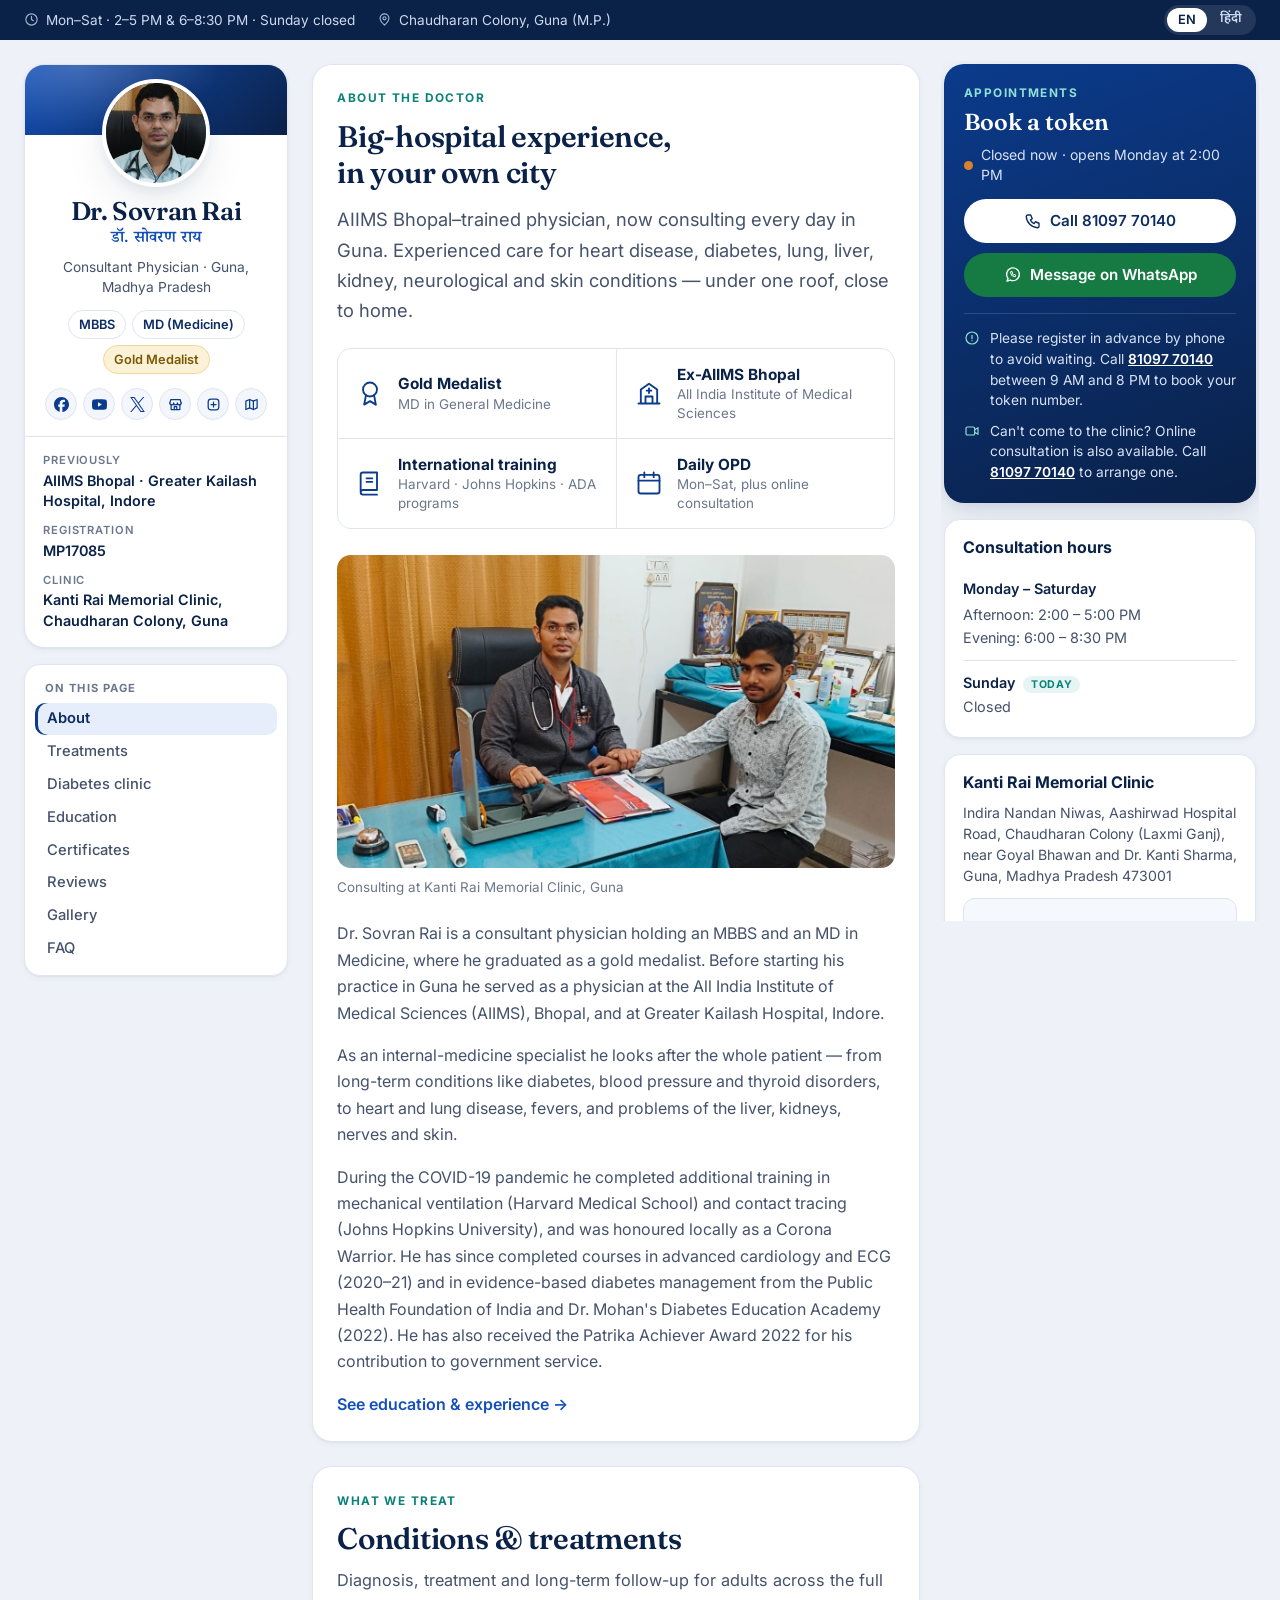
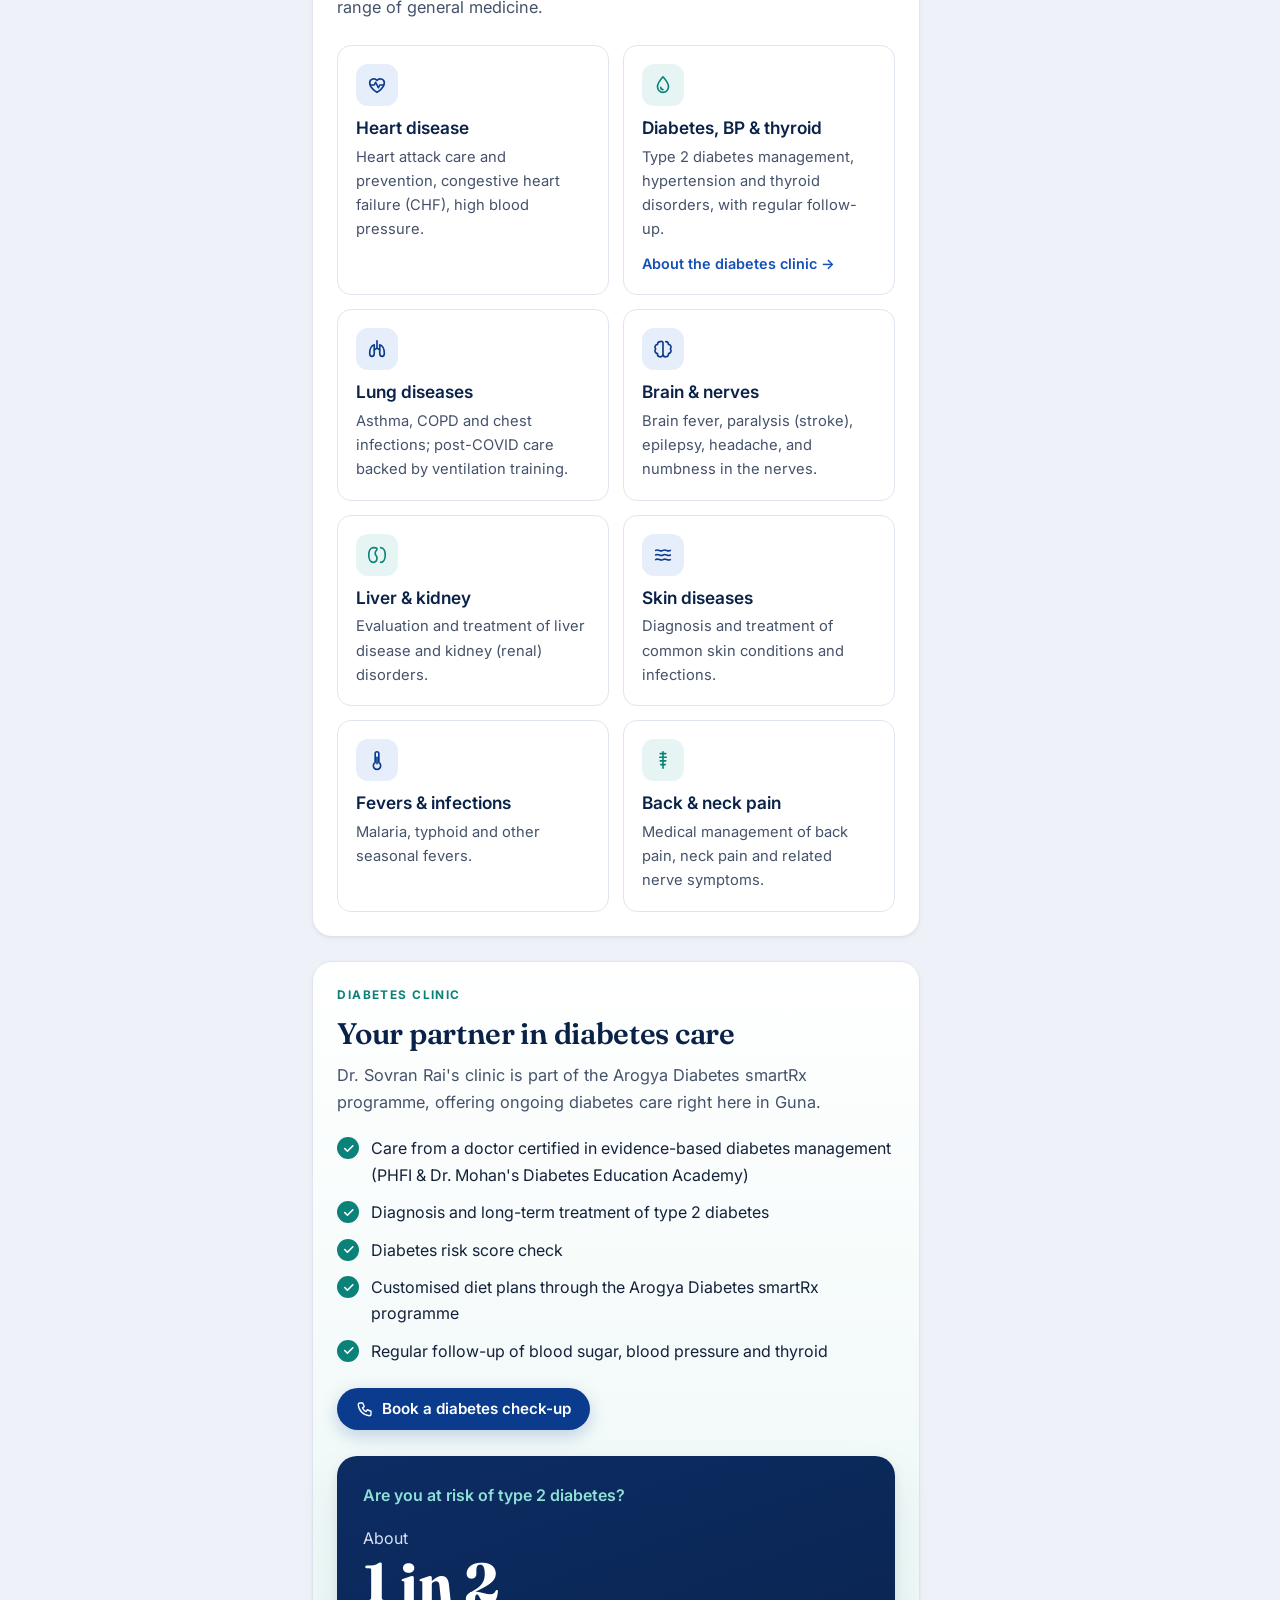
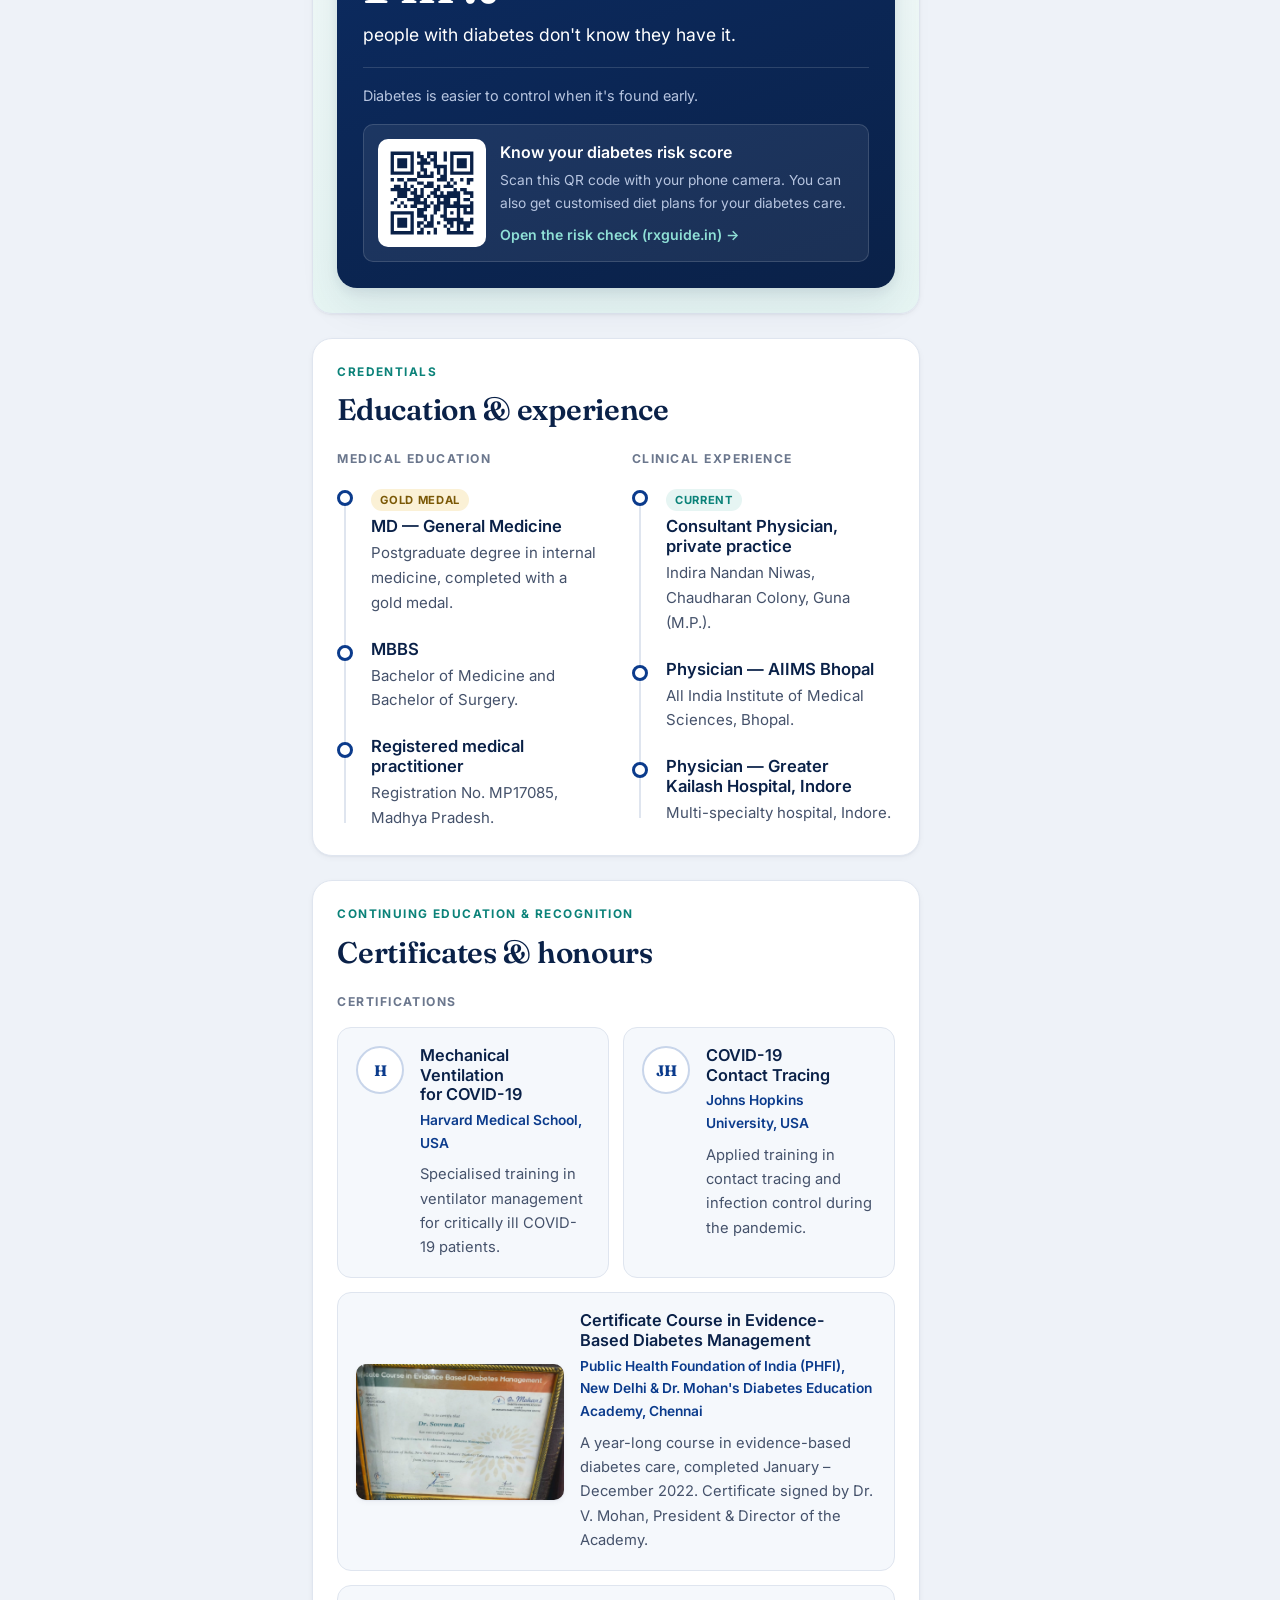
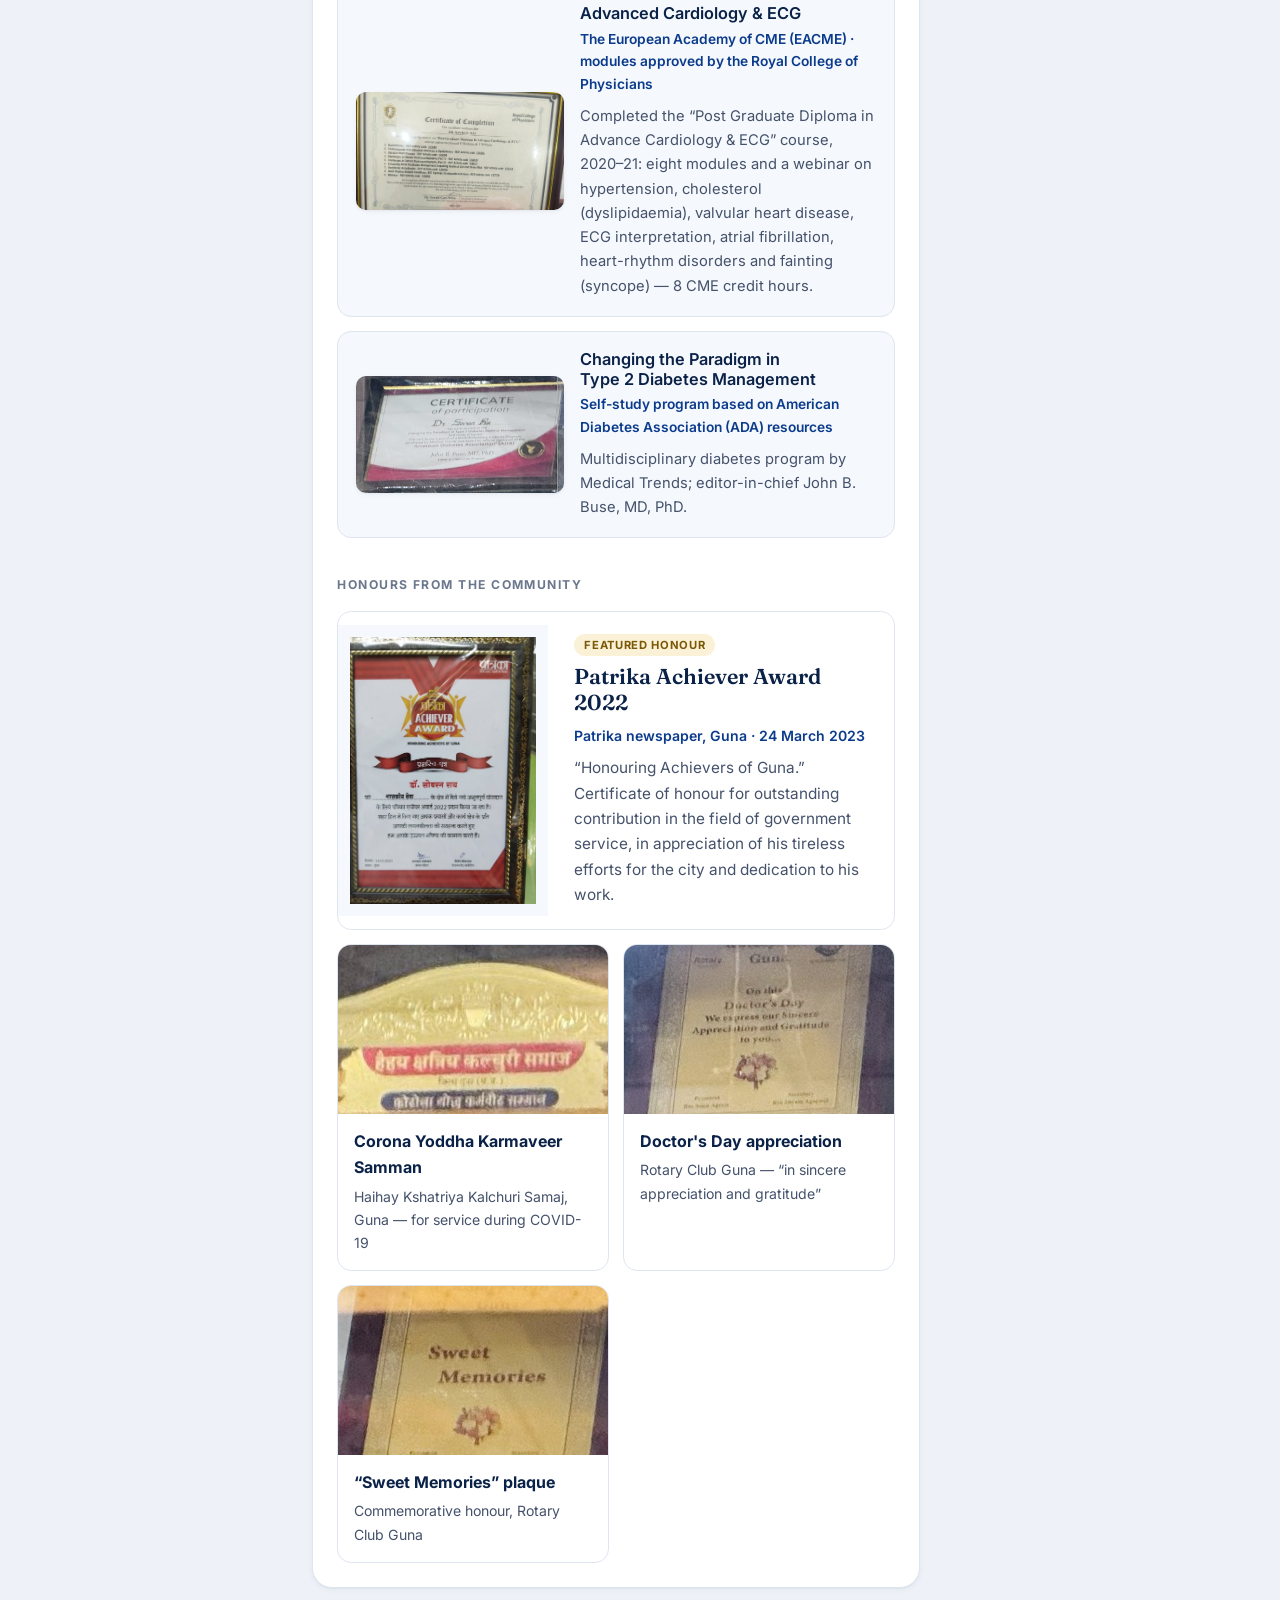
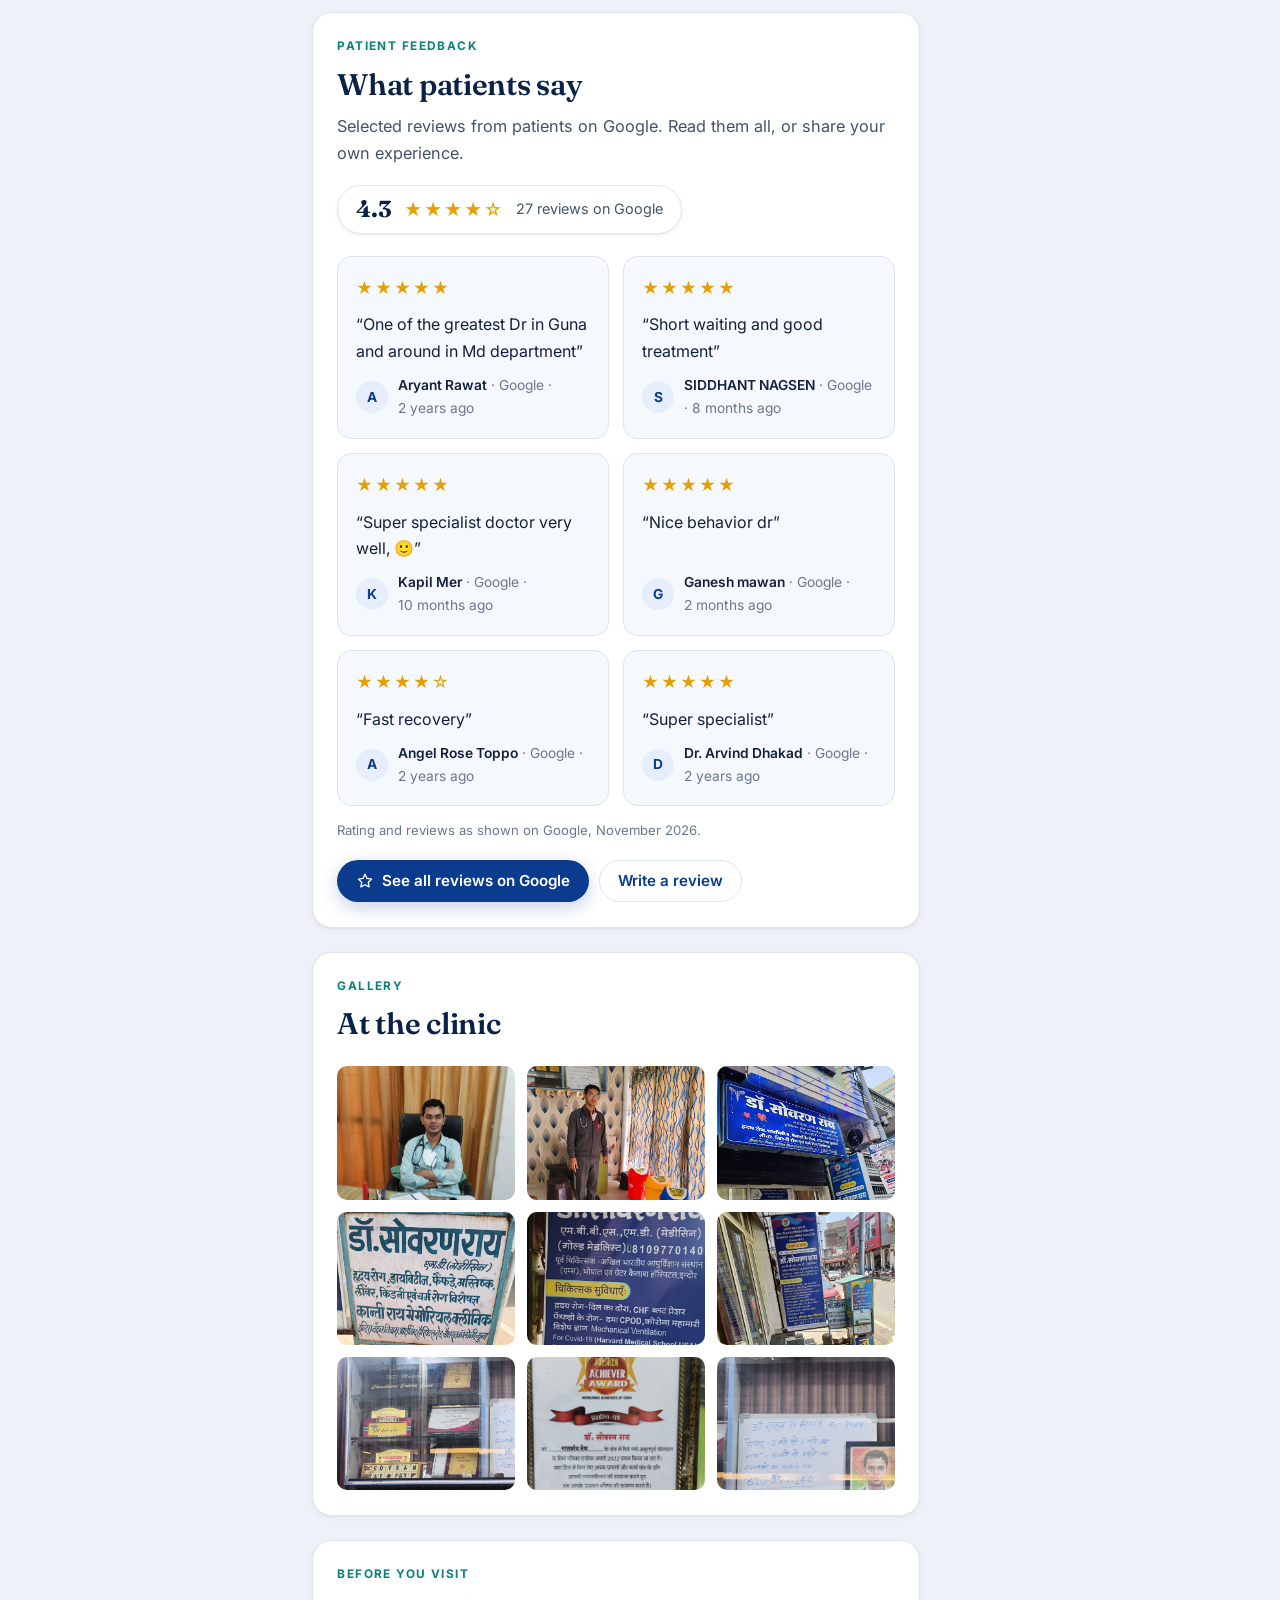
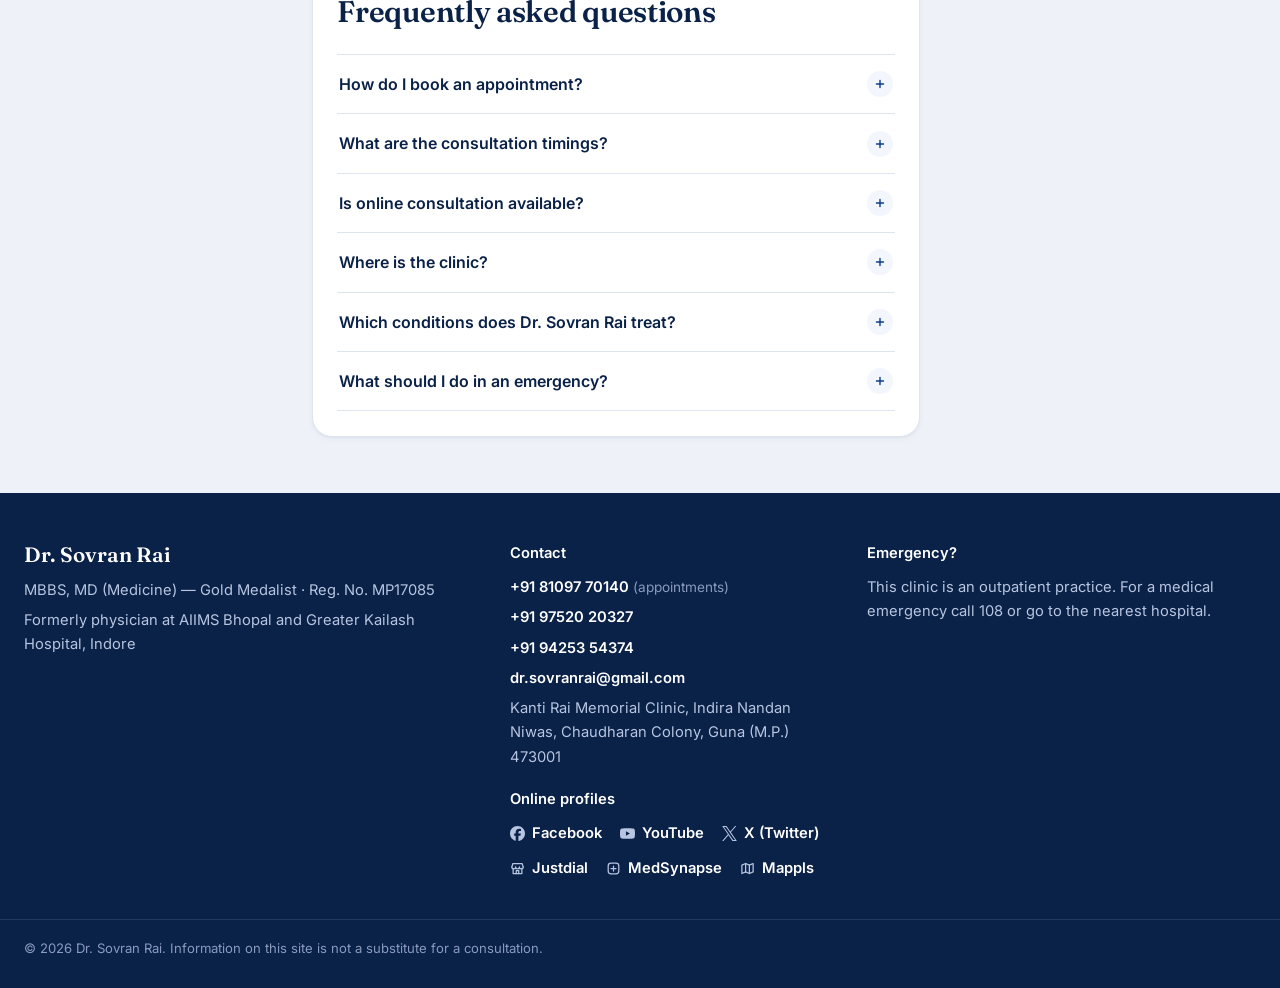
==== commit 29e6b4f7: "Merge pull request #2 from nitishiot/claude/laughing-ptolemy-e5rlnh Add Dr. Sovran Rai's online prof" ====
--- a/index.html
+++ b/index.html
@@ -18,7 +18,7 @@
   <link rel="preconnect" href="https://fonts.googleapis.com">
   <link rel="preconnect" href="https://fonts.gstatic.com" crossorigin>
   <link href="https://fonts.googleapis.com/css2?family=Fraunces:opsz,wght@9..144,500;9..144,600;9..144,700&family=Inter:wght@400;500;600;700&family=Noto+Sans+Devanagari:wght@400;500;600;700&family=Noto+Serif+Devanagari:wght@600;700&display=swap" rel="stylesheet">
-  <link rel="stylesheet" href="assets/css/styles.css?v=a2951aaf">
+  <link rel="stylesheet" href="assets/css/styles.css?v=35c33474">
 
   <script type="application/ld+json">
   {
@@ -32,6 +32,14 @@
     "telephone": "+91-8109770140",
     "email": "dr.sovranrai@gmail.com",
     "image": "https://drsovranrai.pages.dev/assets/img/dr-sovran-rai-headshot.jpg",
+    "sameAs": [
+      "https://www.facebook.com/dr.sovranrai/",
+      "https://www.youtube.com/@9752020327",
+      "https://x.com/dr_sovran",
+      "https://www.justdial.com/Guna/DrSovran-Rai-Choudharan-Colony/9999P7542-7542-230904205341-T5V6_BZDET",
+      "https://www.medsynapse.app/doctors/dr-sovran-rai-79336",
+      "https://www.mappls.com/hk2vr5"
+    ],
     "address": {
       "@type": "PostalAddress",
       "streetAddress": "Kanti Rai Memorial Clinic, Indira Nandan Niwas, Aashirwad Hospital Road, Chaudharan Colony, Laxmi Ganj (near Goyal Bhawan)",
@@ -48,6 +56,18 @@
   </script>
 </head>
 <body>
+  <!-- Icons for the online-profile links (profile card and footer), drawn with <use href="#ic-…">.
+       Facebook, YouTube and X are the official marks from Simple Icons (CC0). Justdial, MedSynapse
+       and Mappls have no published mark there, so they get plain line icons: shop, medical badge, map. -->
+  <svg class="sprite" aria-hidden="true" focusable="false">
+    <symbol id="ic-facebook" viewBox="0 0 24 24"><path fill="currentColor" d="M9.101 23.691v-7.98H6.627v-3.667h2.474v-1.58c0-4.085 1.848-5.978 5.858-5.978.401 0 .955.042 1.468.103a8.68 8.68 0 0 1 1.141.195v3.325a8.623 8.623 0 0 0-.653-.036 26.805 26.805 0 0 0-.733-.009c-.707 0-1.259.096-1.675.309a1.686 1.686 0 0 0-.679.622c-.258.42-.374.995-.374 1.752v1.297h3.919l-.386 2.103-.287 1.564h-3.246v8.245C19.396 23.238 24 18.179 24 12.044c0-6.627-5.373-12-12-12s-12 5.373-12 12c0 5.628 3.874 10.35 9.101 11.647Z"/></symbol>
+    <symbol id="ic-youtube" viewBox="0 0 24 24"><path fill="currentColor" d="M23.498 6.186a3.016 3.016 0 0 0-2.122-2.136C19.505 3.545 12 3.545 12 3.545s-7.505 0-9.377.505A3.017 3.017 0 0 0 .502 6.186C0 8.07 0 12 0 12s0 3.93.502 5.814a3.016 3.016 0 0 0 2.122 2.136c1.871.505 9.376.505 9.376.505s7.505 0 9.377-.505a3.015 3.015 0 0 0 2.122-2.136C24 15.93 24 12 24 12s0-3.93-.502-5.814zM9.545 15.568V8.432L15.818 12l-6.273 3.568z"/></symbol>
+    <symbol id="ic-x" viewBox="0 0 24 24"><path fill="currentColor" d="M14.234 10.162 22.977 0h-2.072l-7.591 8.824L7.251 0H.258l9.168 13.343L.258 24H2.33l8.016-9.318L16.749 24h6.993zm-2.837 3.299-.929-1.329L3.076 1.56h3.182l5.965 8.532.929 1.329 7.754 11.09h-3.182z"/></symbol>
+    <symbol id="ic-justdial" viewBox="0 0 24 24"><g fill="none" stroke="currentColor" stroke-width="2" stroke-linecap="round" stroke-linejoin="round"><path d="M3 9.5 4.6 4h14.8L21 9.5"/><path d="M3 9.5a3 3 0 0 0 6 0 3 3 0 0 0 6 0 3 3 0 0 0 6 0"/><path d="M5 12.3V20h14v-7.7"/><path d="M10 20v-4.5h4V20"/></g></symbol>
+    <symbol id="ic-medsynapse" viewBox="0 0 24 24"><g fill="none" stroke="currentColor" stroke-width="2" stroke-linecap="round" stroke-linejoin="round"><rect x="3.5" y="3.5" width="17" height="17" rx="4.5"/><path d="M12 8v8M8 12h8"/></g></symbol>
+    <symbol id="ic-mappls" viewBox="0 0 24 24"><g fill="none" stroke="currentColor" stroke-width="2" stroke-linecap="round" stroke-linejoin="round"><path d="M9 4 3 6.5V20l6-2.5 6 2.5 6-2.5V4l-6 2.5z"/><path d="M9 4v13.5M15 6.5V20"/></g></symbol>
+  </svg>
+
   <a class="skip-link" href="#main" data-i18n="skip">Skip to content</a>
 
   <!-- ============ Top bar ============ -->
@@ -94,6 +114,16 @@
           <p class="creds">
             <span>MBBS</span><span>MD (Medicine)</span><span class="gold" data-i18n="hero.gold">Gold Medalist</span>
           </p>
+          <!-- Online profiles. The same links are in the footer's Contact column and in "sameAs" in the JSON-LD above. -->
+          <p class="sr-only" id="socialTitle" data-i18n="social.title">Online profiles</p>
+          <ul class="social" aria-labelledby="socialTitle">
+            <li><a href="https://www.facebook.com/dr.sovranrai/" target="_blank" rel="noopener" aria-label="Facebook" title="Facebook"><svg viewBox="0 0 24 24" aria-hidden="true"><use href="#ic-facebook"/></svg></a></li>
+            <li><a href="https://www.youtube.com/@9752020327" target="_blank" rel="noopener" aria-label="YouTube" title="YouTube"><svg viewBox="0 0 24 24" aria-hidden="true"><use href="#ic-youtube"/></svg></a></li>
+            <li><a href="https://x.com/dr_sovran" target="_blank" rel="noopener" aria-label="X (Twitter)" title="X (Twitter)"><svg viewBox="0 0 24 24" aria-hidden="true"><use href="#ic-x"/></svg></a></li>
+            <li><a href="https://www.justdial.com/Guna/DrSovran-Rai-Choudharan-Colony/9999P7542-7542-230904205341-T5V6_BZDET" target="_blank" rel="noopener" aria-label="Justdial" title="Justdial"><svg viewBox="0 0 24 24" aria-hidden="true"><use href="#ic-justdial"/></svg></a></li>
+            <li><a href="https://www.medsynapse.app/doctors/dr-sovran-rai-79336" target="_blank" rel="noopener" aria-label="MedSynapse" title="MedSynapse"><svg viewBox="0 0 24 24" aria-hidden="true"><use href="#ic-medsynapse"/></svg></a></li>
+            <li><a href="https://www.mappls.com/hk2vr5" target="_blank" rel="noopener" aria-label="Mappls" title="Mappls"><svg viewBox="0 0 24 24" aria-hidden="true"><use href="#ic-mappls"/></svg></a></li>
+          </ul>
           <p class="status profile__status js-status" aria-live="polite"></p>
         </div>
         <ul class="facts">
@@ -617,6 +647,15 @@
         <p><a href="tel:+919425354374">+91 94253 54374</a></p>
         <p><a href="mailto:dr.sovranrai@gmail.com">dr.sovranrai@gmail.com</a></p>
         <p data-i18n="footer.addr">Kanti Rai Memorial Clinic, Indira Nandan Niwas, Chaudharan Colony, Guna (M.P.) 473001</p>
+        <p class="footer__h footer__h--sub" id="footerSocialTitle" data-i18n="social.title">Online profiles</p>
+        <ul class="footer__social" aria-labelledby="footerSocialTitle">
+          <li><a href="https://www.facebook.com/dr.sovranrai/" target="_blank" rel="noopener"><svg viewBox="0 0 24 24" aria-hidden="true"><use href="#ic-facebook"/></svg>Facebook</a></li>
+          <li><a href="https://www.youtube.com/@9752020327" target="_blank" rel="noopener"><svg viewBox="0 0 24 24" aria-hidden="true"><use href="#ic-youtube"/></svg>YouTube</a></li>
+          <li><a href="https://x.com/dr_sovran" target="_blank" rel="noopener"><svg viewBox="0 0 24 24" aria-hidden="true"><use href="#ic-x"/></svg>X (Twitter)</a></li>
+          <li><a href="https://www.justdial.com/Guna/DrSovran-Rai-Choudharan-Colony/9999P7542-7542-230904205341-T5V6_BZDET" target="_blank" rel="noopener"><svg viewBox="0 0 24 24" aria-hidden="true"><use href="#ic-justdial"/></svg>Justdial</a></li>
+          <li><a href="https://www.medsynapse.app/doctors/dr-sovran-rai-79336" target="_blank" rel="noopener"><svg viewBox="0 0 24 24" aria-hidden="true"><use href="#ic-medsynapse"/></svg>MedSynapse</a></li>
+          <li><a href="https://www.mappls.com/hk2vr5" target="_blank" rel="noopener"><svg viewBox="0 0 24 24" aria-hidden="true"><use href="#ic-mappls"/></svg>Mappls</a></li>
+        </ul>
       </div>
       <!-- Hidden on phones, where the emergency card sits just above the footer -->
       <div class="footer__emergency">
@@ -642,6 +681,6 @@
   </div>
 
   <script src="assets/js/reviews.js?v=be862d61"></script>
-  <script src="assets/js/main.js?v=19d12a62"></script>
+  <script src="assets/js/main.js?v=c65e69cf"></script>
 </body>
 </html>
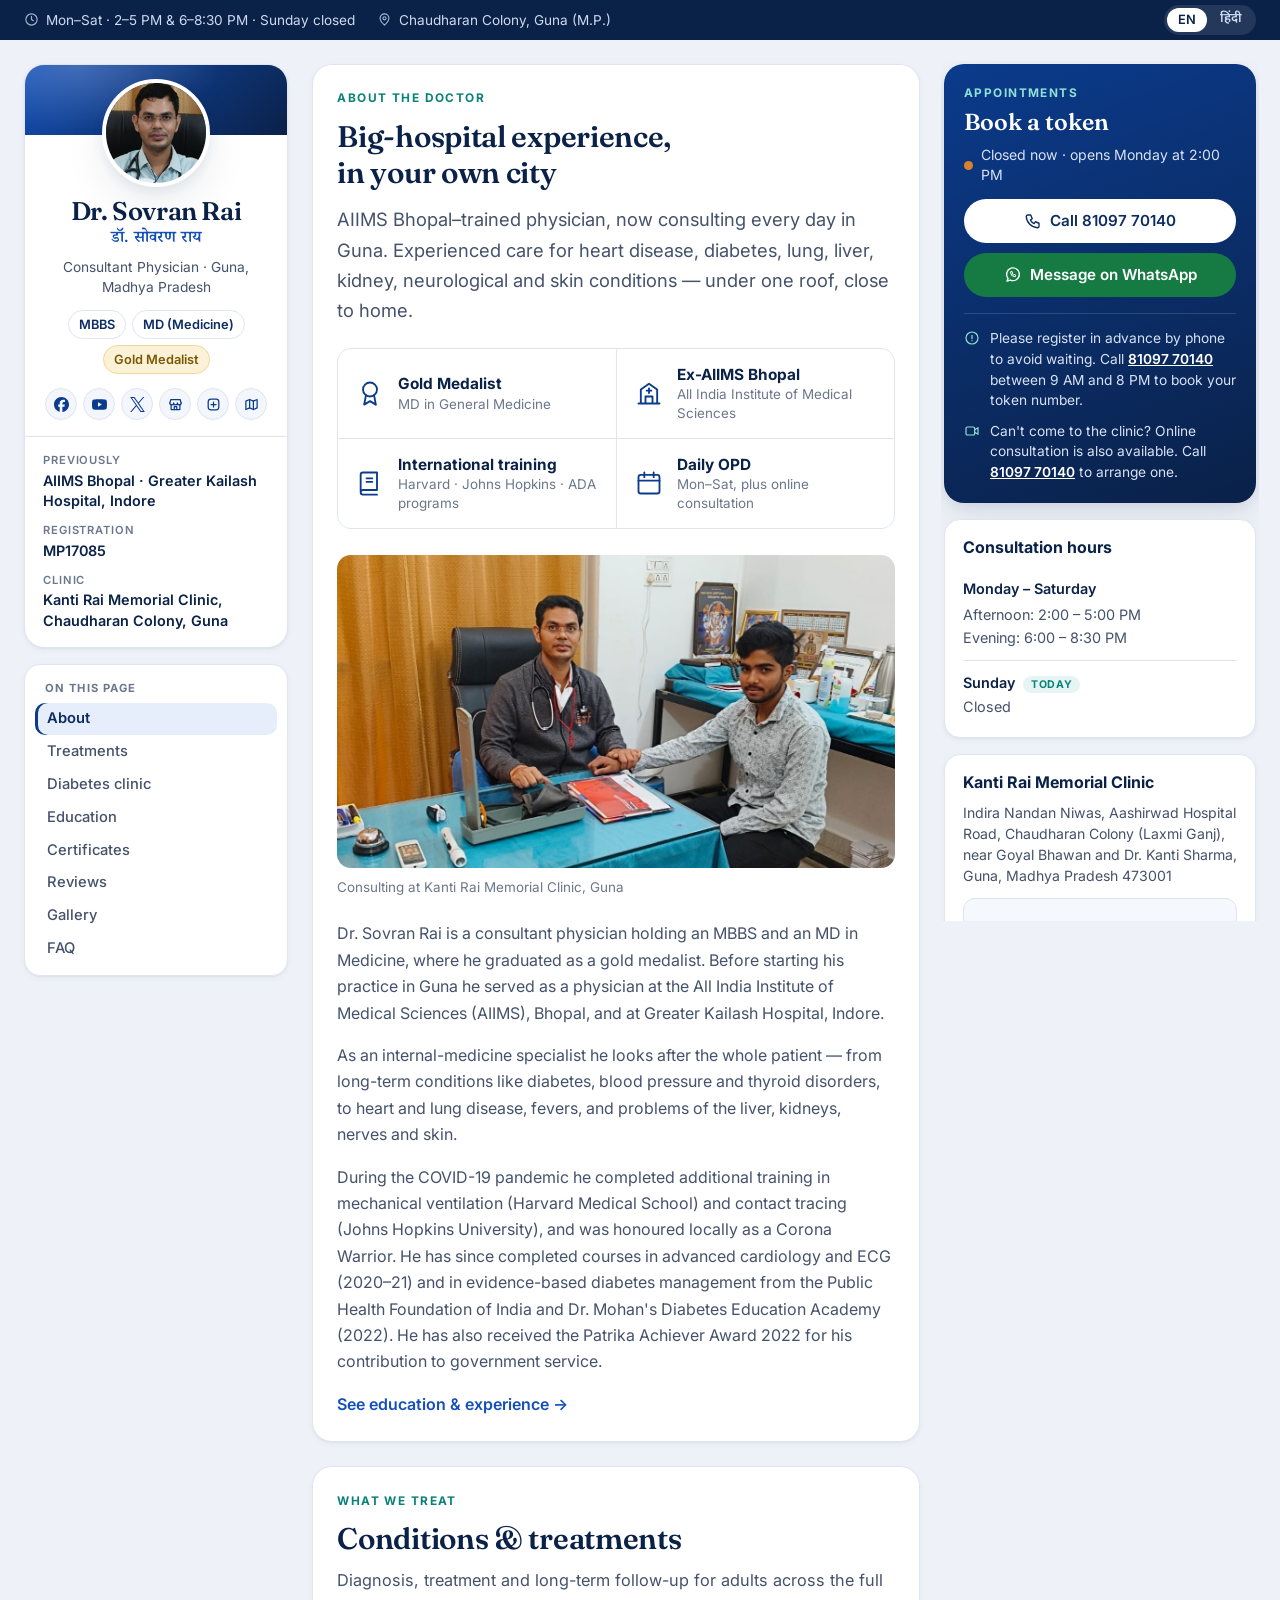
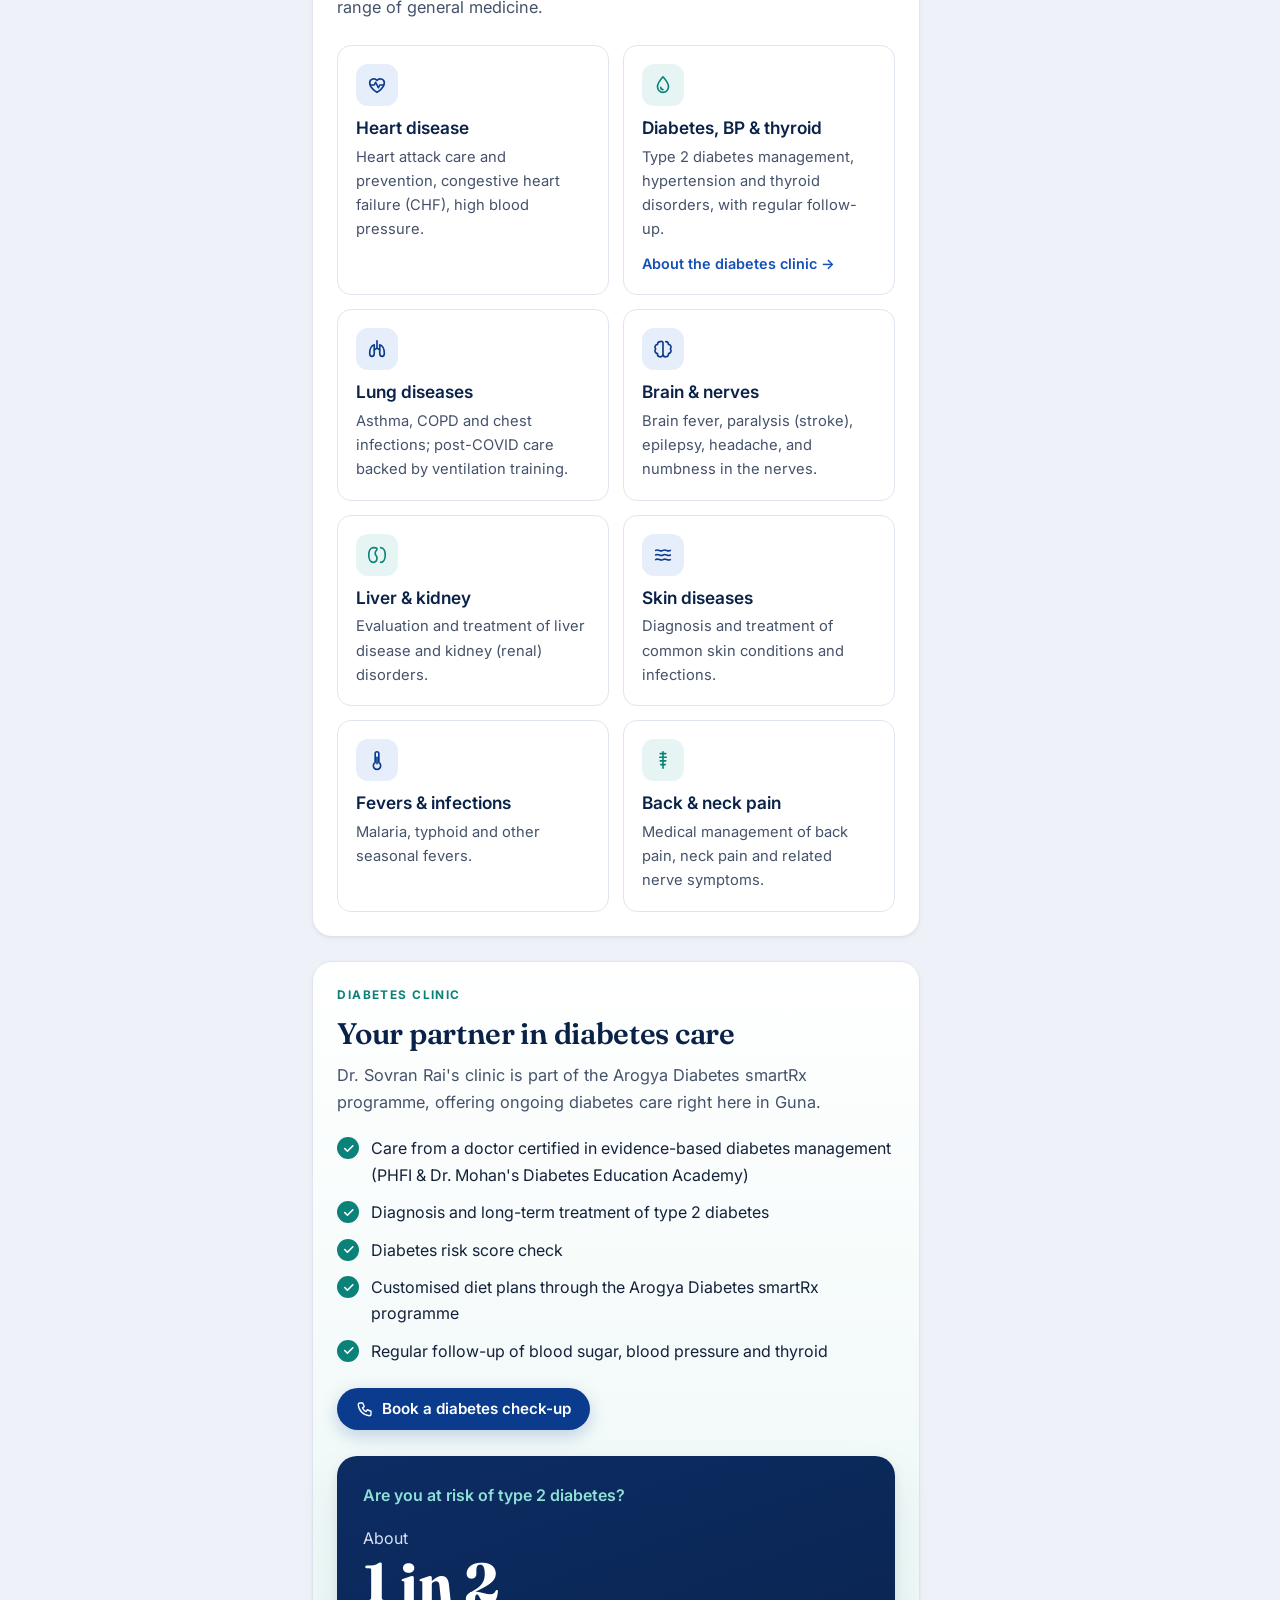
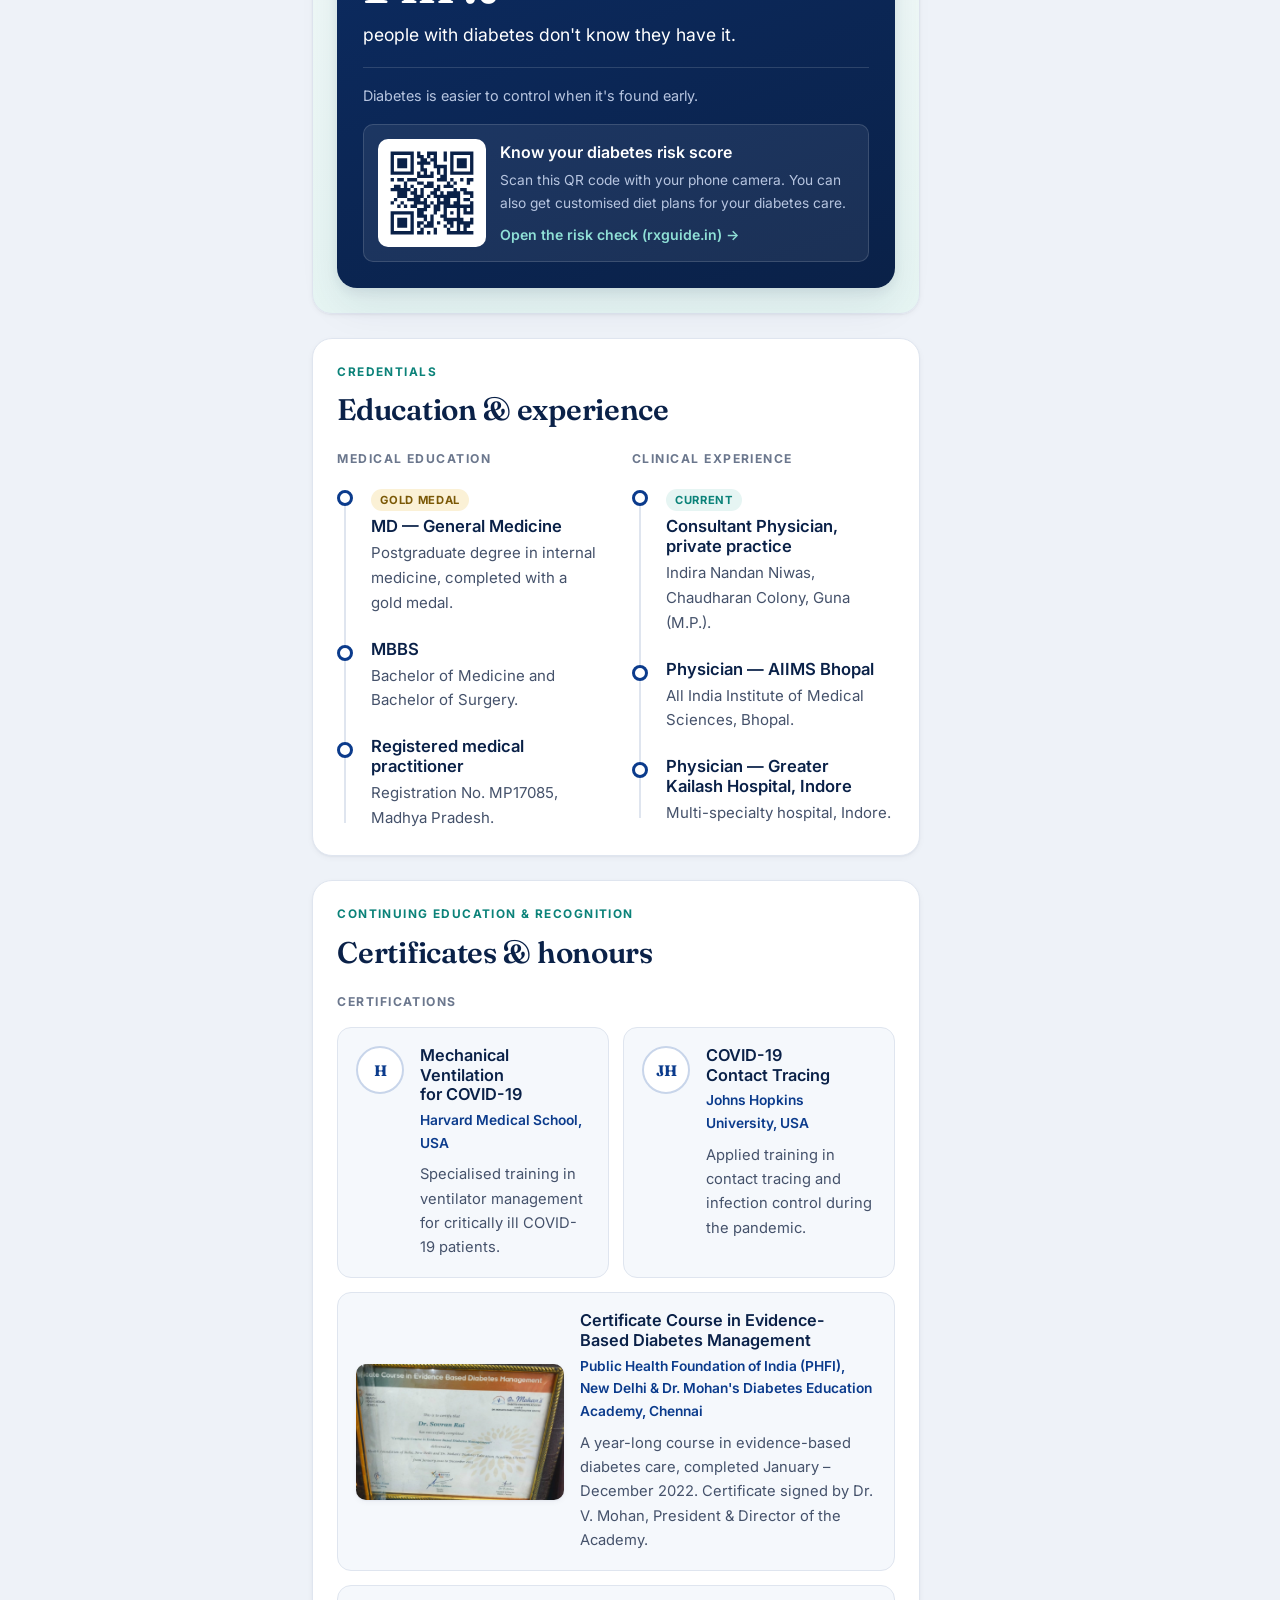
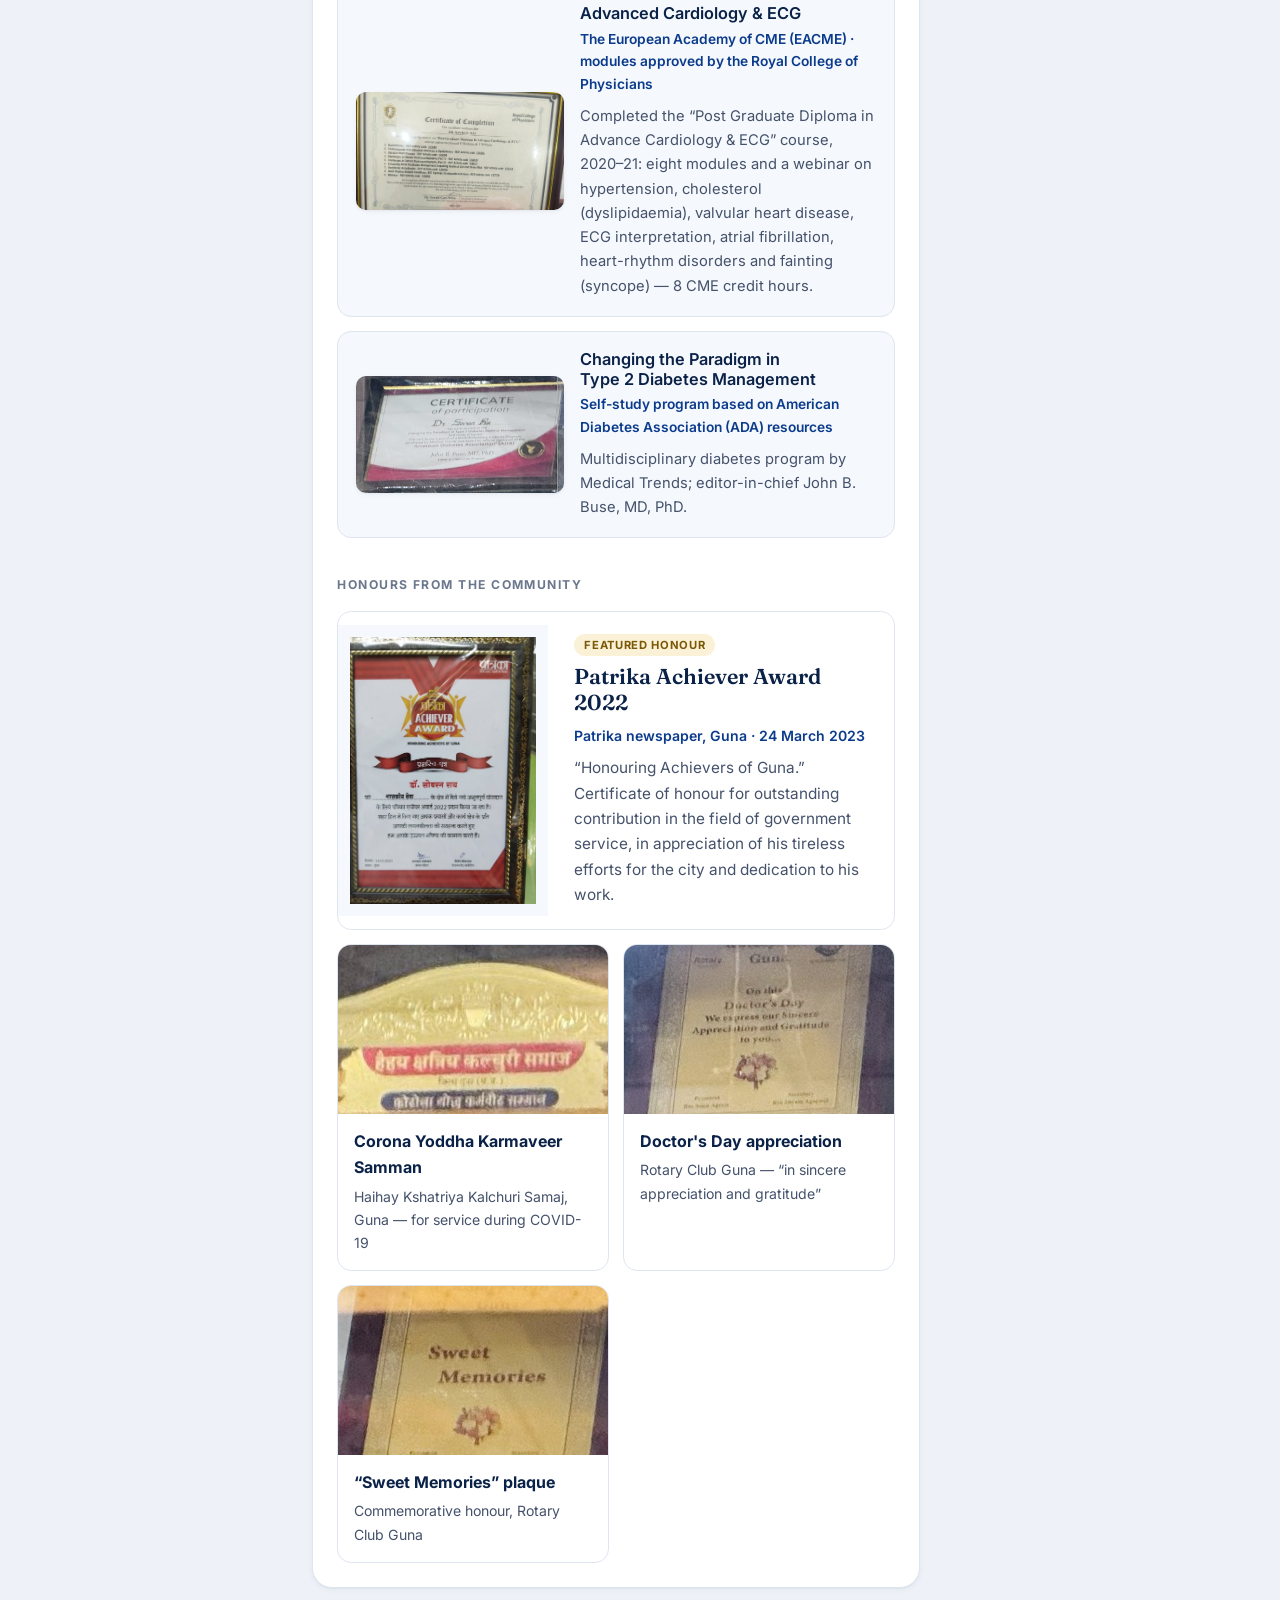
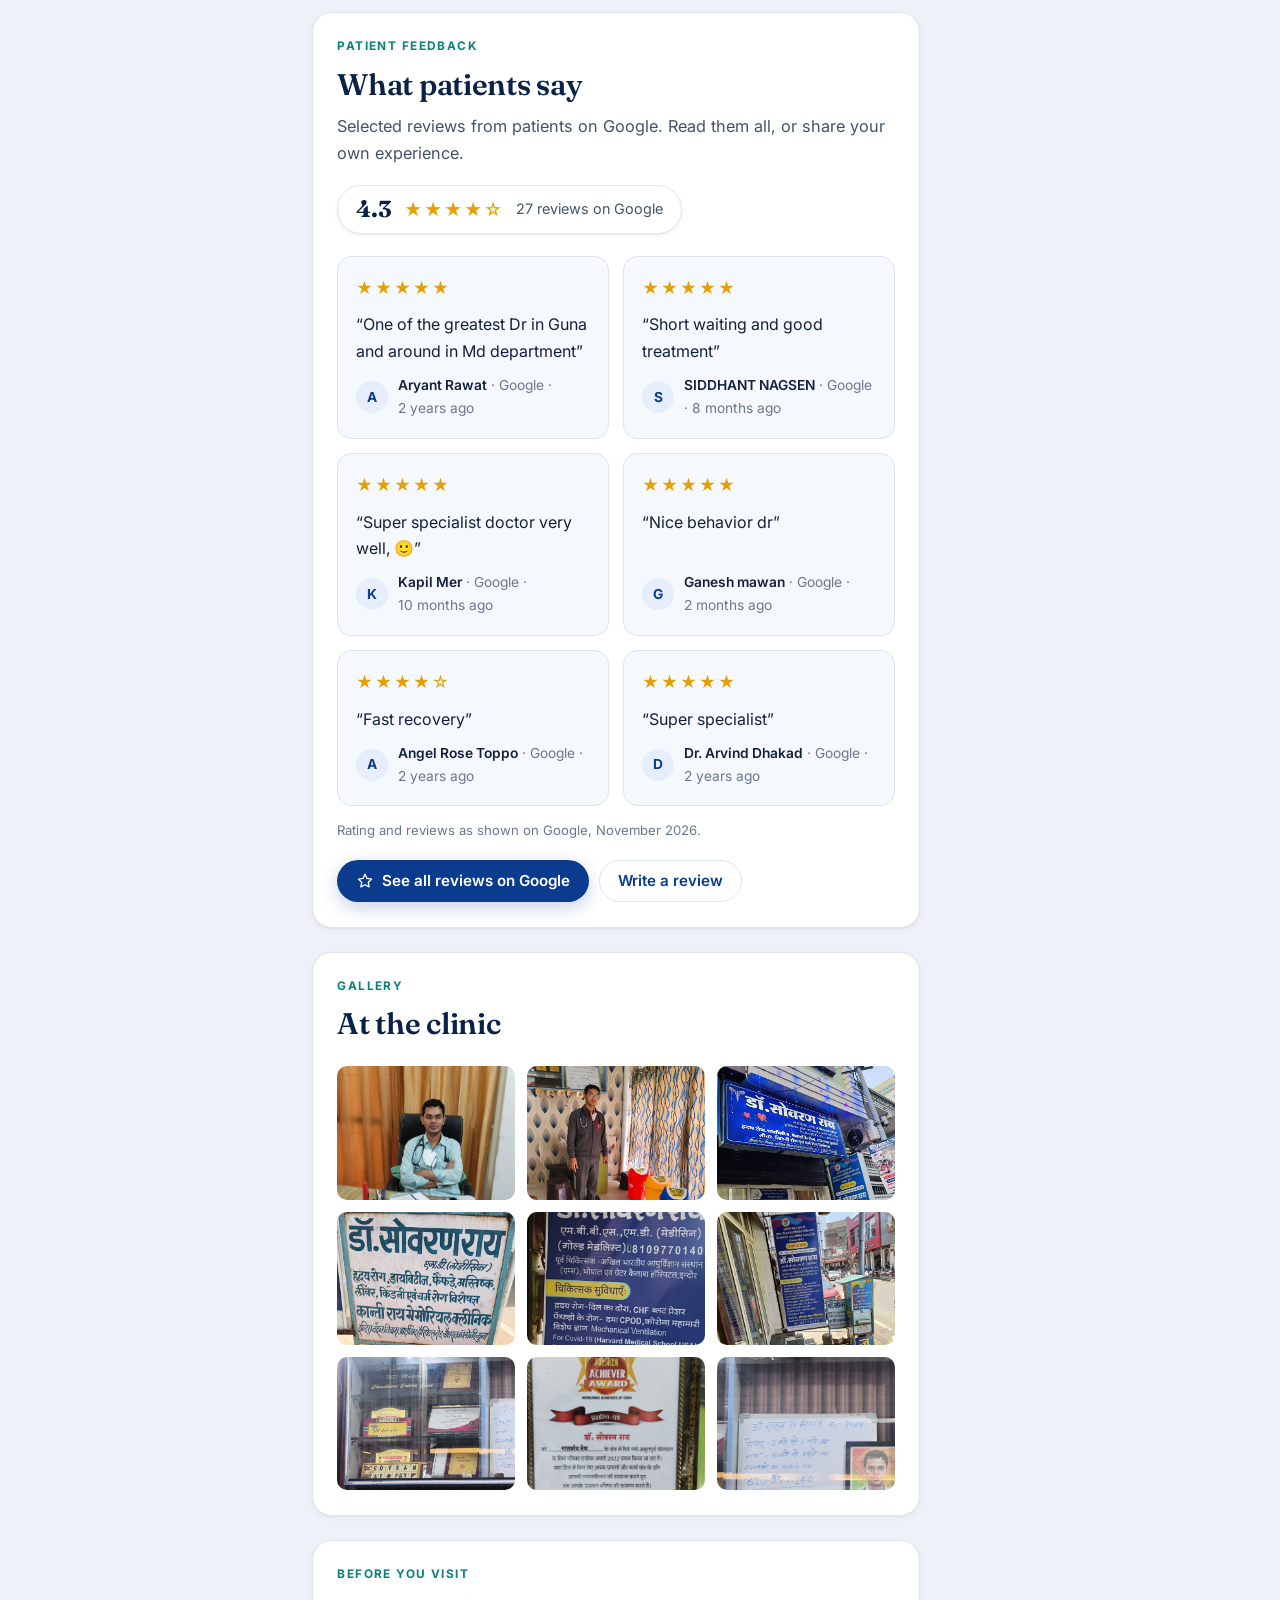
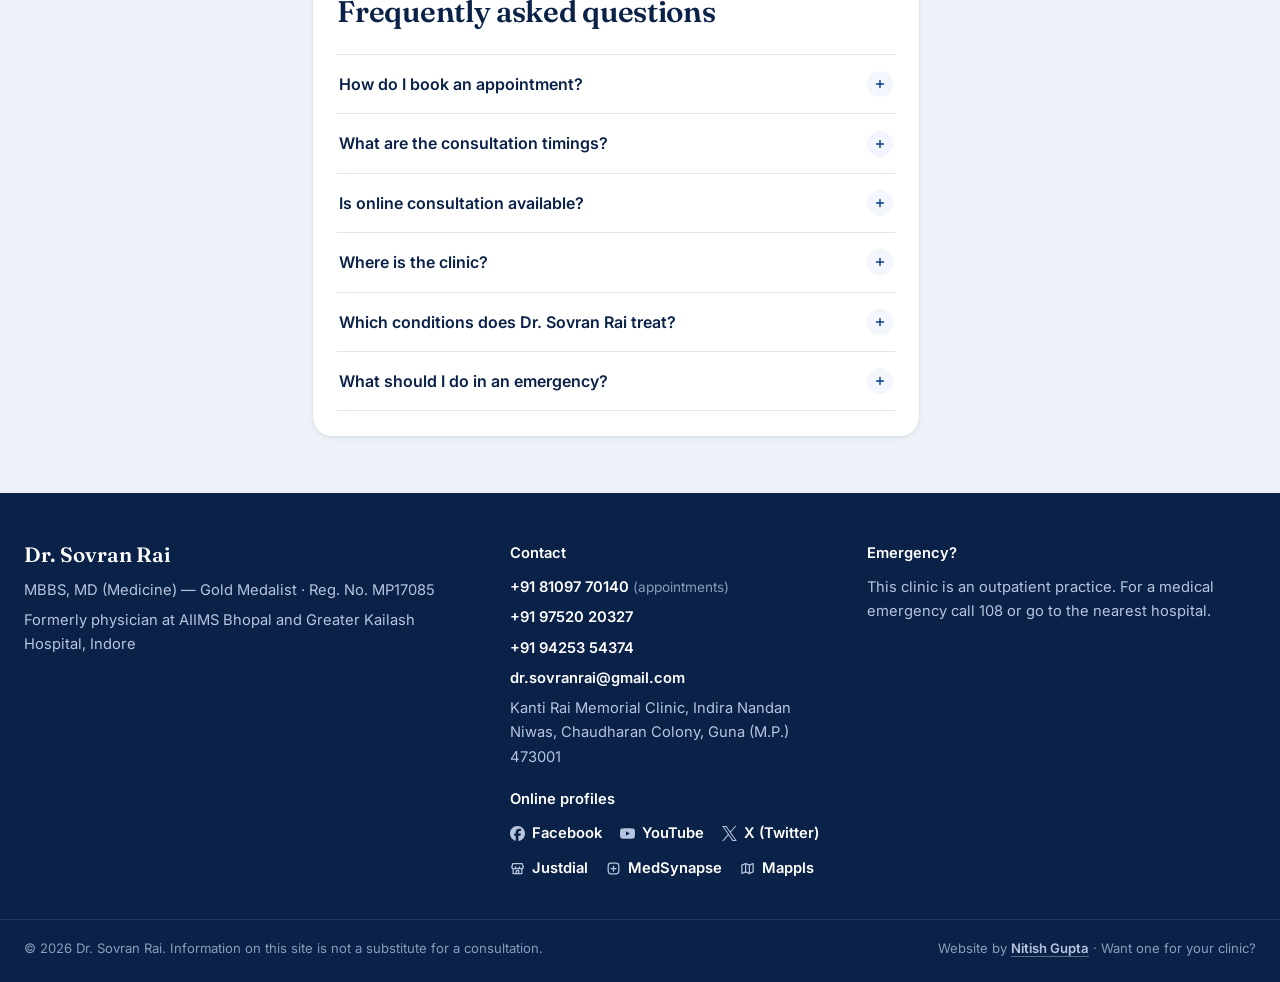
==== commit 4242d334: "Add a website credit to the footer, linking to the developer's contact details The doctor agreed to " ====
--- a/index.html
+++ b/index.html
@@ -18,7 +18,7 @@
   <link rel="preconnect" href="https://fonts.googleapis.com">
   <link rel="preconnect" href="https://fonts.gstatic.com" crossorigin>
   <link href="https://fonts.googleapis.com/css2?family=Fraunces:opsz,wght@9..144,500;9..144,600;9..144,700&family=Inter:wght@400;500;600;700&family=Noto+Sans+Devanagari:wght@400;500;600;700&family=Noto+Serif+Devanagari:wght@600;700&display=swap" rel="stylesheet">
-  <link rel="stylesheet" href="assets/css/styles.css?v=35c33474">
+  <link rel="stylesheet" href="assets/css/styles.css?v=556a5dec">
 
   <script type="application/ld+json">
   {
@@ -665,6 +665,8 @@
     </div>
     <div class="wrap footer__bottom">
       <p>© <span id="year">2026</span> Dr. Sovran Rai. <span data-i18n="footer.disclaimer">Information on this site is not a substitute for a consultation.</span></p>
+      <!-- Developer credit, agreed by the doctor (Nov 2026). Links to the developer's contact details, not a phone number, so patients don't call it to book. -->
+      <p class="footer__credit" data-i18n="footer.credit">Website by <a href="https://nitishgupta.pages.dev/#contact" target="_blank" rel="noopener">Nitish Gupta</a> · Want one for your clinic?</p>
     </div>
   </footer>
 
@@ -681,6 +683,6 @@
   </div>
 
   <script src="assets/js/reviews.js?v=be862d61"></script>
-  <script src="assets/js/main.js?v=c65e69cf"></script>
+  <script src="assets/js/main.js?v=6c18451b"></script>
 </body>
 </html>
--- a/assets/css/styles.css
+++ b/assets/css/styles.css
@@ -465,7 +465,11 @@
 .footer__social a { display: inline-flex; align-items: center; gap: 7px; }
 .footer__social a:hover { text-decoration: underline; text-underline-offset: 3px; }
 .footer__social svg { width: 15px; height: 15px; flex: none; color: #b7c5e0; }
-.footer__bottom { border-top: 1px solid rgba(255, 255, 255, .1); margin-top: 36px; padding-top: 18px; padding-bottom: calc(22px + env(safe-area-inset-bottom)); font-size: .82rem; color: #8a9bbd; }
+.footer__bottom { border-top: 1px solid rgba(255, 255, 255, .1); margin-top: 36px; padding-top: 18px; padding-bottom: calc(22px + env(safe-area-inset-bottom)); font-size: .82rem; color: #8a9bbd; display: flex; flex-wrap: wrap; justify-content: space-between; gap: 6px 32px; }
+.footer .footer__bottom p { margin: 0; }
+/* Developer credit: quieter than the clinic's own links */
+.footer__credit a { color: #b7c5e0; text-decoration: underline; text-decoration-color: rgba(183, 197, 224, .45); text-underline-offset: 3px; }
+.footer__credit a:hover { color: #fff; text-decoration-color: currentColor; }
 
 /* ---------- Phone action bar ---------- */
 .actionbar { display: none; }
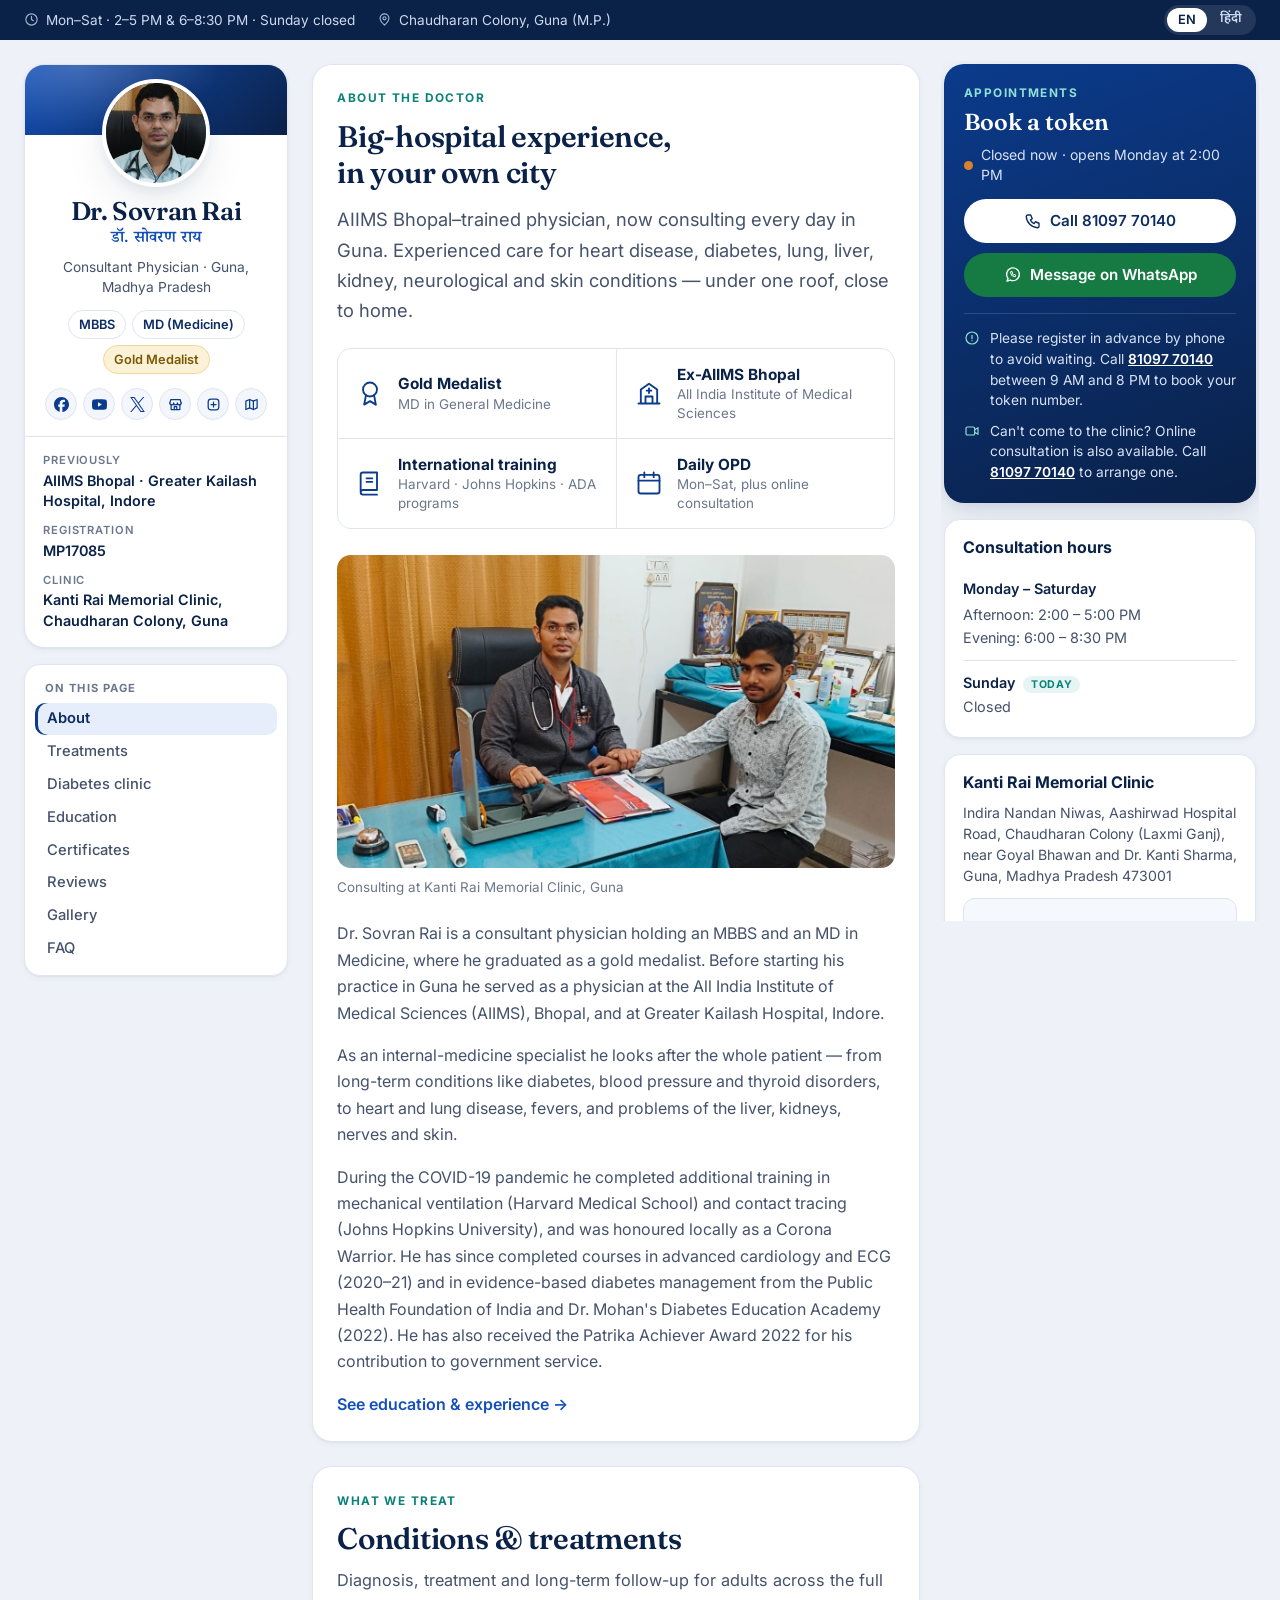
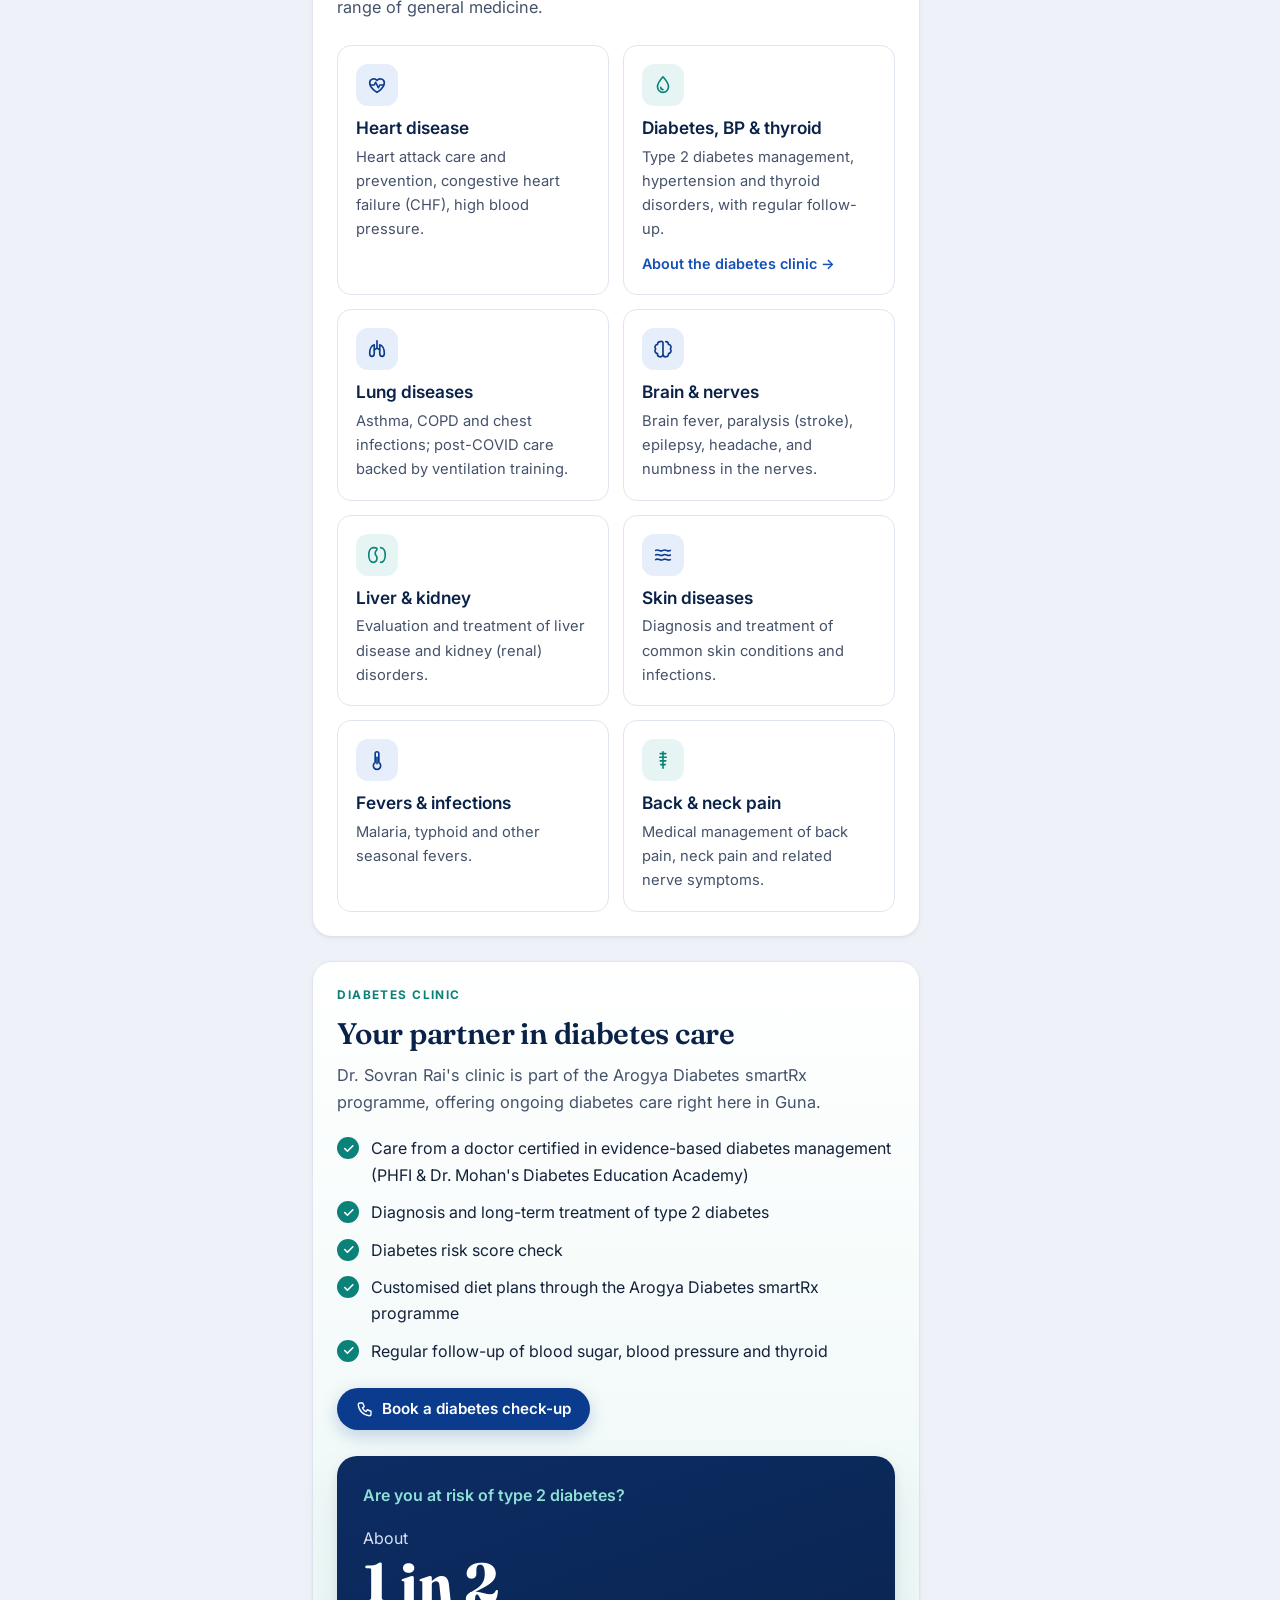
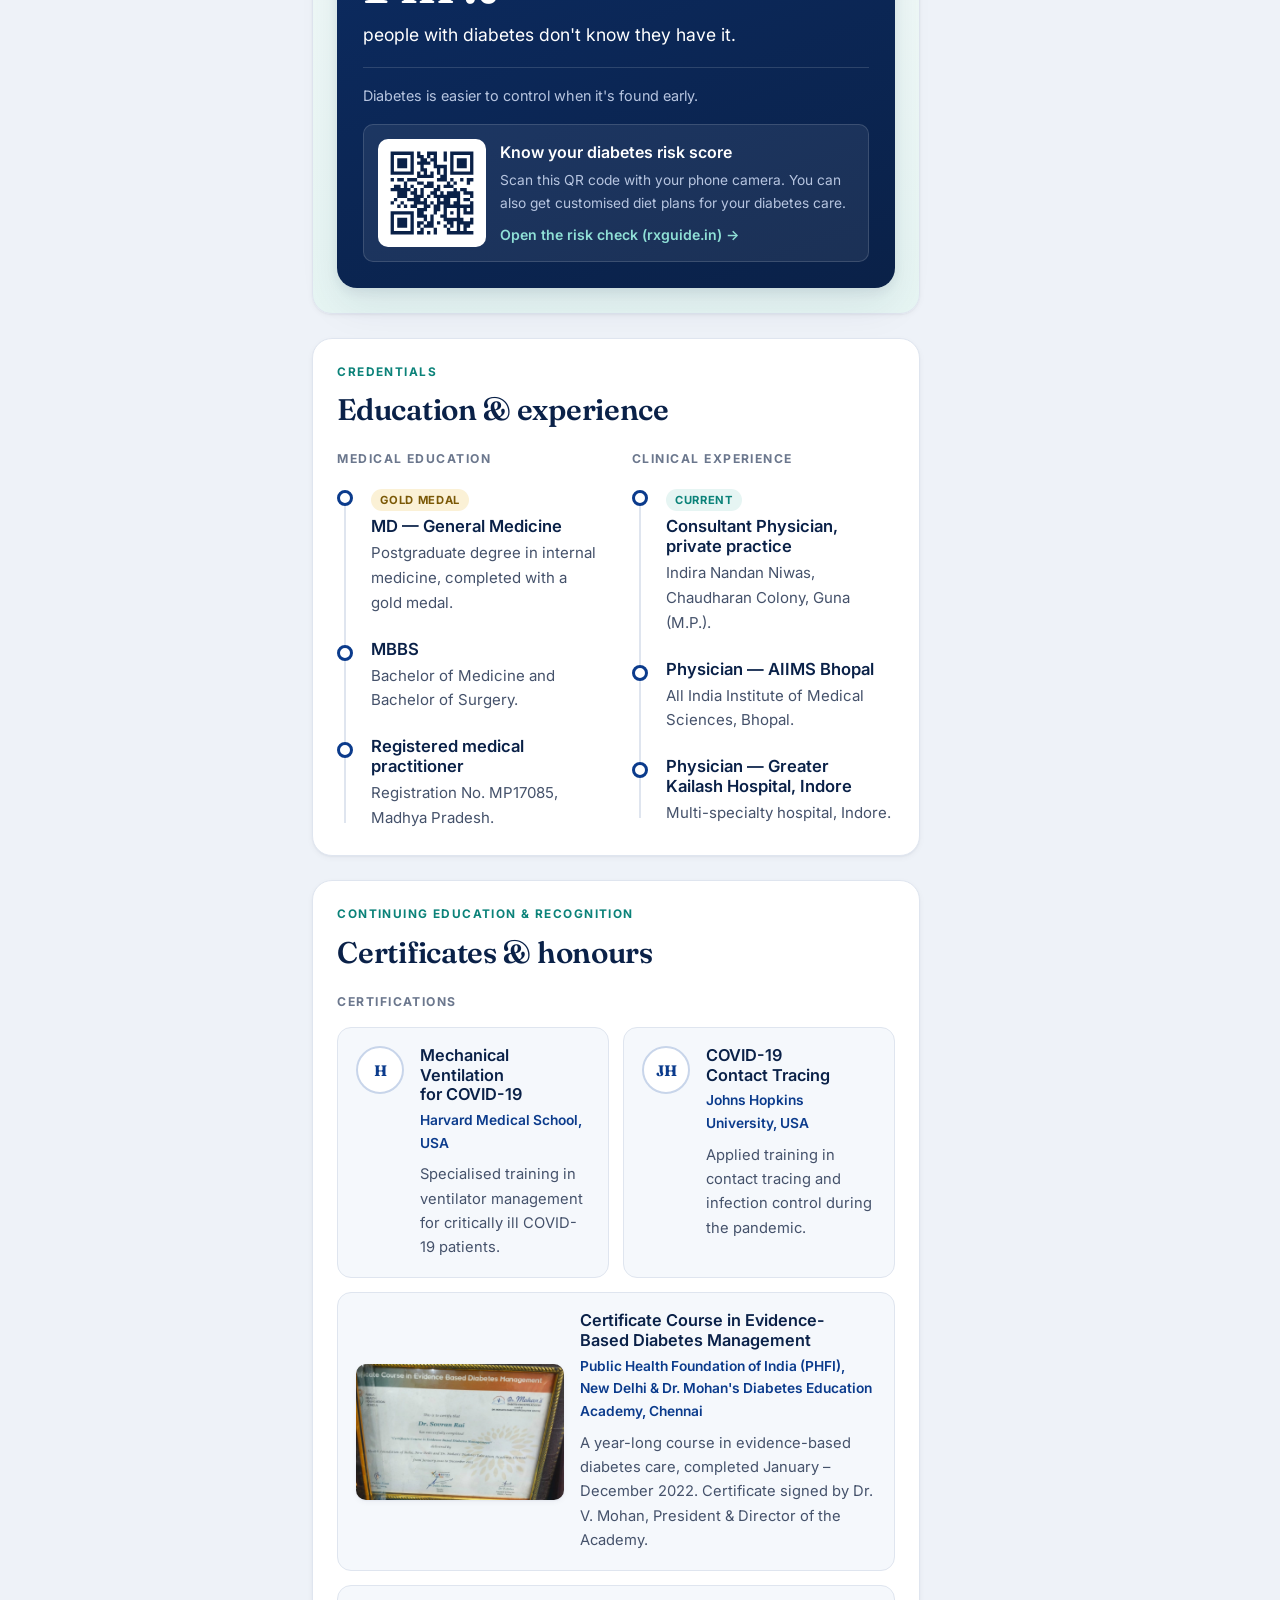
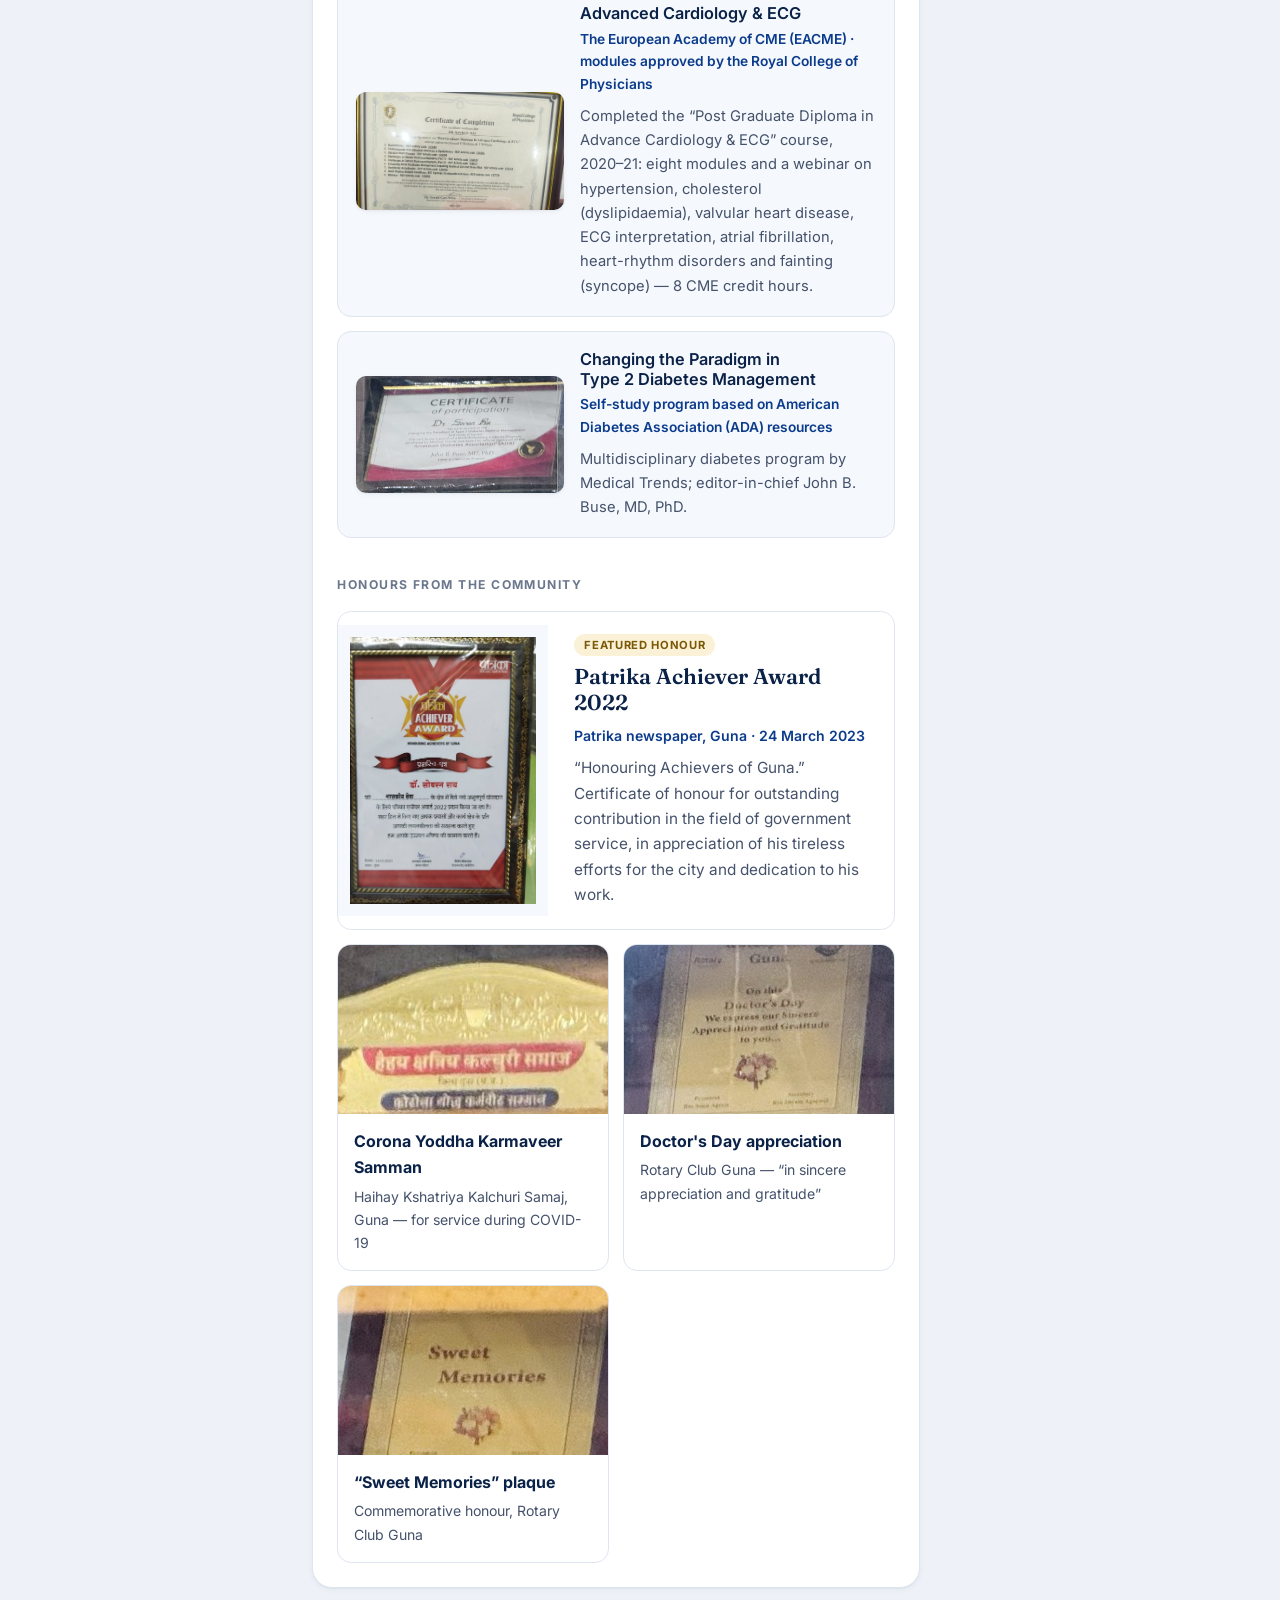
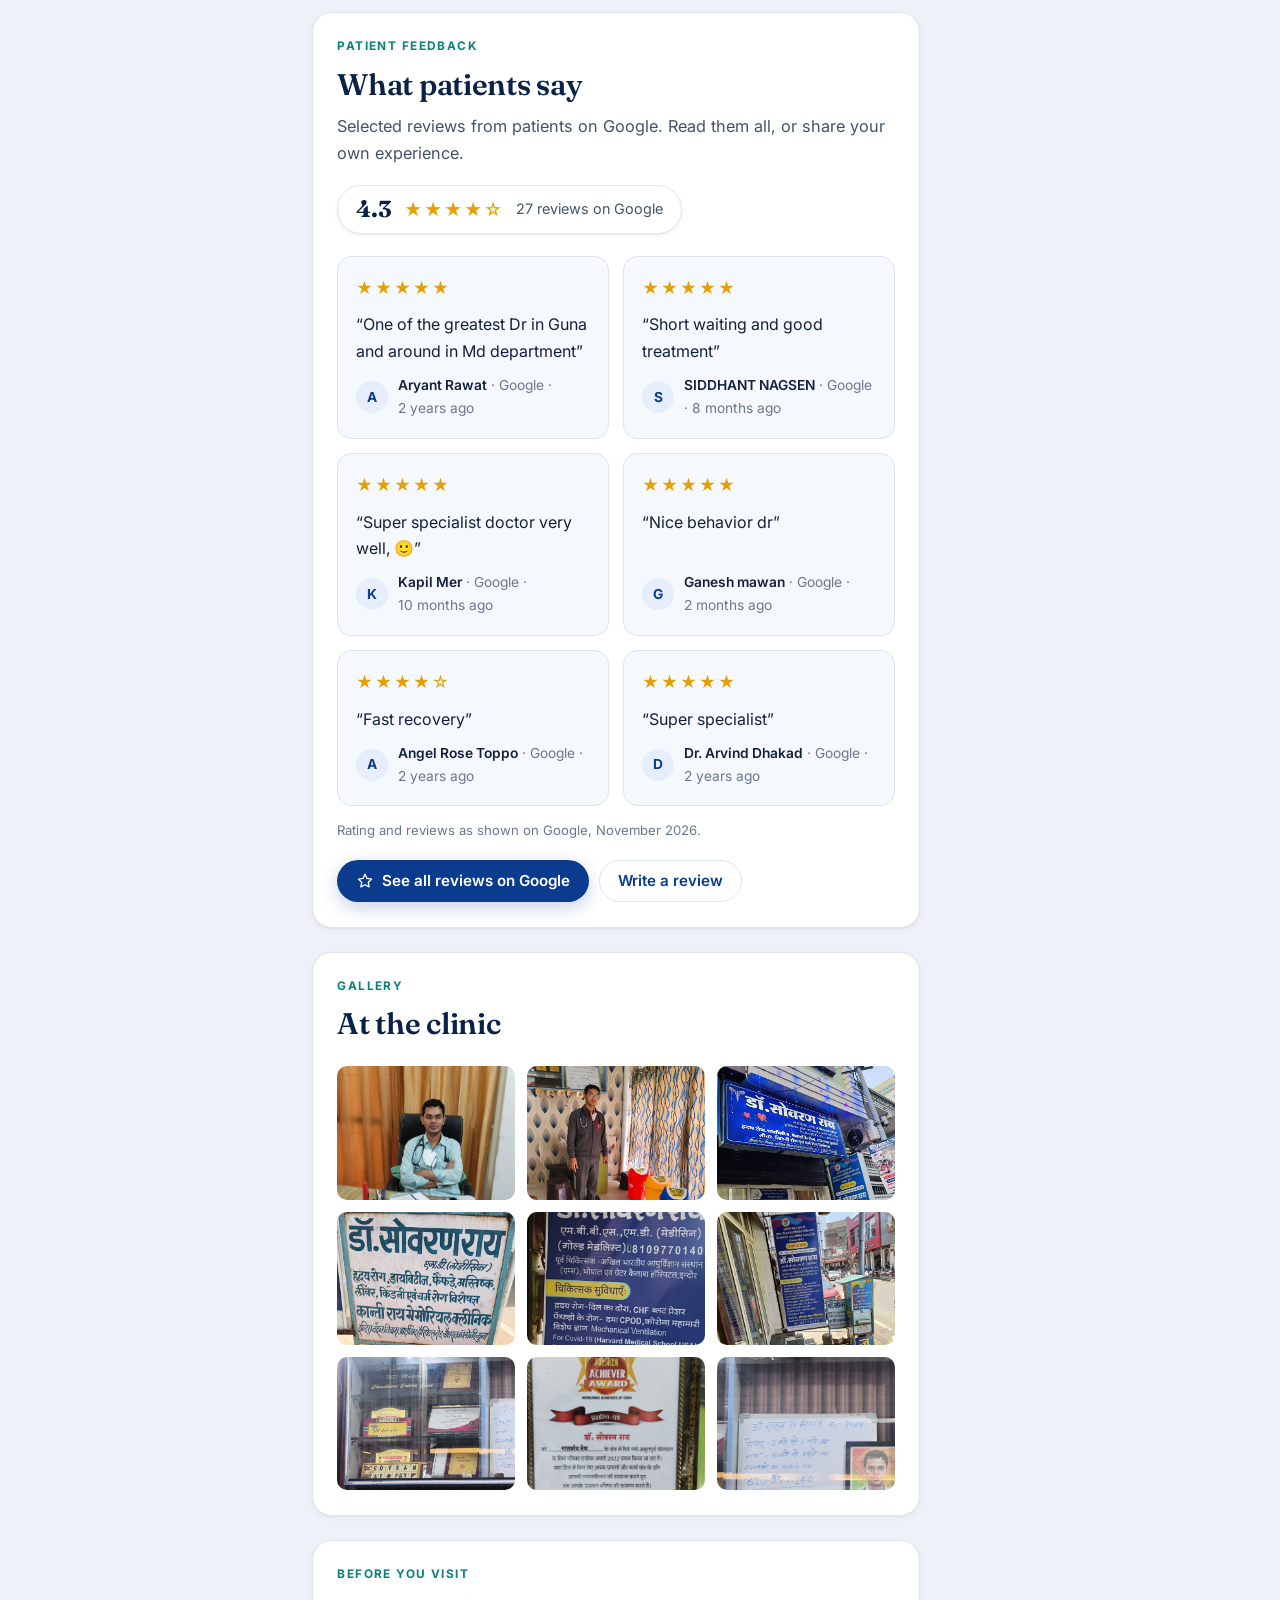
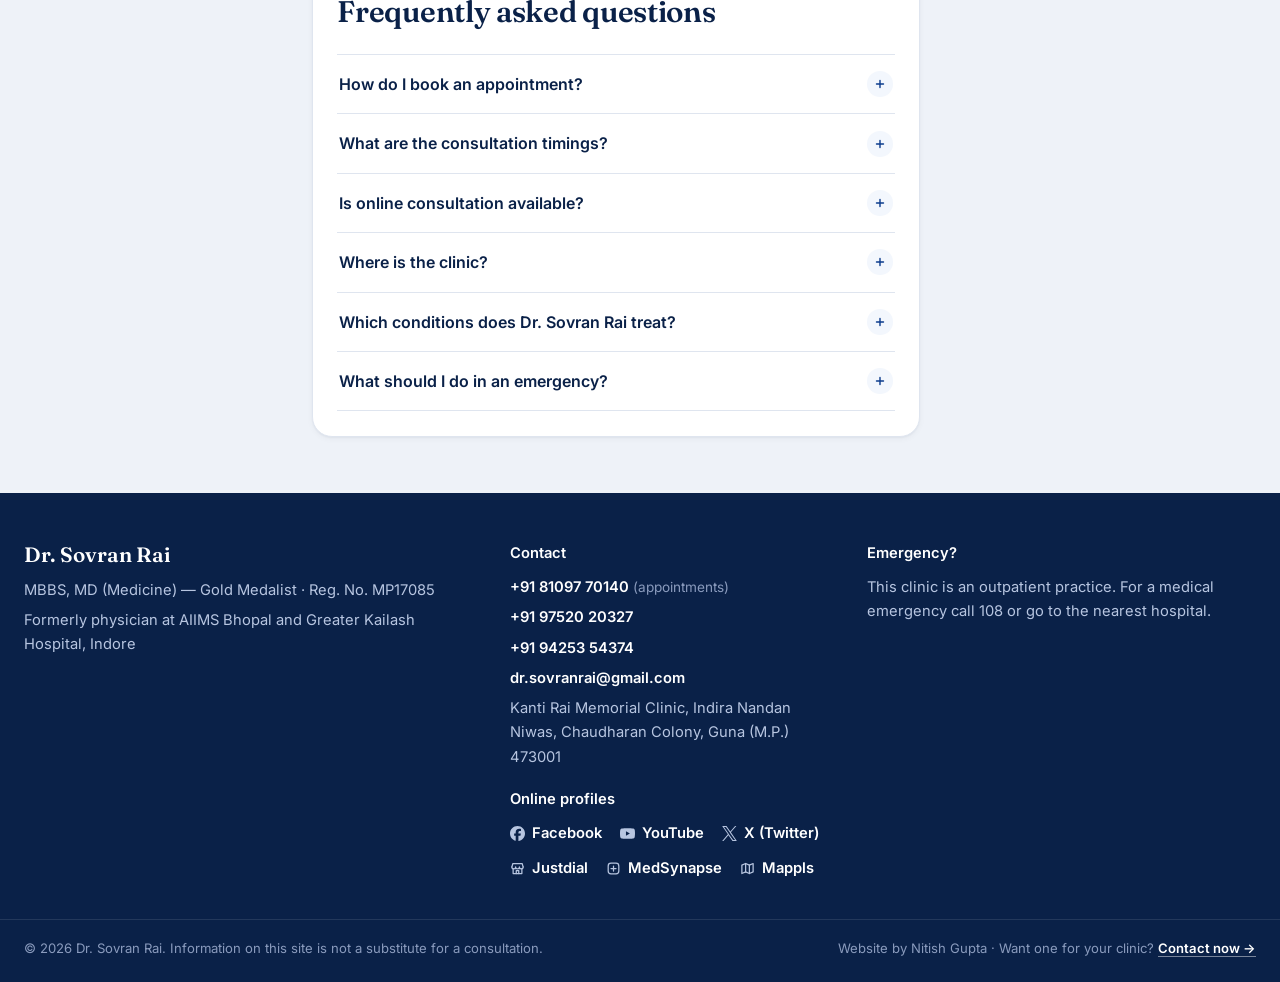
==== commit 571ea383: "Footer credit: add a "Contact now" link to the developer's portfolio The credit now reads "Website b" ====
--- a/index.html
+++ b/index.html
@@ -18,7 +18,7 @@
   <link rel="preconnect" href="https://fonts.googleapis.com">
   <link rel="preconnect" href="https://fonts.gstatic.com" crossorigin>
   <link href="https://fonts.googleapis.com/css2?family=Fraunces:opsz,wght@9..144,500;9..144,600;9..144,700&family=Inter:wght@400;500;600;700&family=Noto+Sans+Devanagari:wght@400;500;600;700&family=Noto+Serif+Devanagari:wght@600;700&display=swap" rel="stylesheet">
-  <link rel="stylesheet" href="assets/css/styles.css?v=556a5dec">
+  <link rel="stylesheet" href="assets/css/styles.css?v=4be6c13c">
 
   <script type="application/ld+json">
   {
@@ -665,8 +665,8 @@
     </div>
     <div class="wrap footer__bottom">
       <p>© <span id="year">2026</span> Dr. Sovran Rai. <span data-i18n="footer.disclaimer">Information on this site is not a substitute for a consultation.</span></p>
-      <!-- Developer credit, agreed by the doctor (Nov 2026). Links to the developer's contact details, not a phone number, so patients don't call it to book. -->
-      <p class="footer__credit" data-i18n="footer.credit">Website by <a href="https://nitishgupta.pages.dev/#contact" target="_blank" rel="noopener">Nitish Gupta</a> · Want one for your clinic?</p>
+      <!-- Developer credit, agreed by the doctor (Nov 2026). "Contact now" opens the developer's portfolio, whose contact card is under the photo; no phone number here, so patients don't call it to book. -->
+      <p class="footer__credit" data-i18n="footer.credit">Website by Nitish Gupta · Want one for your clinic? <a href="https://nitishgupta.pages.dev/" target="_blank" rel="noopener">Contact now →</a></p>
     </div>
   </footer>
 
@@ -683,6 +683,6 @@
   </div>
 
   <script src="assets/js/reviews.js?v=be862d61"></script>
-  <script src="assets/js/main.js?v=6c18451b"></script>
+  <script src="assets/js/main.js?v=dc19590a"></script>
 </body>
 </html>
--- a/assets/css/styles.css
+++ b/assets/css/styles.css
@@ -468,8 +468,8 @@
 .footer__bottom { border-top: 1px solid rgba(255, 255, 255, .1); margin-top: 36px; padding-top: 18px; padding-bottom: calc(22px + env(safe-area-inset-bottom)); font-size: .82rem; color: #8a9bbd; display: flex; flex-wrap: wrap; justify-content: space-between; gap: 6px 32px; }
 .footer .footer__bottom p { margin: 0; }
 /* Developer credit: quieter than the clinic's own links */
-.footer__credit a { color: #b7c5e0; text-decoration: underline; text-decoration-color: rgba(183, 197, 224, .45); text-underline-offset: 3px; }
-.footer__credit a:hover { color: #fff; text-decoration-color: currentColor; }
+.footer__credit a { color: #fff; font-weight: 600; white-space: nowrap; text-decoration: underline; text-decoration-color: rgba(255, 255, 255, .45); text-underline-offset: 3px; }
+.footer__credit a:hover { text-decoration-color: currentColor; }
 
 /* ---------- Phone action bar ---------- */
 .actionbar { display: none; }
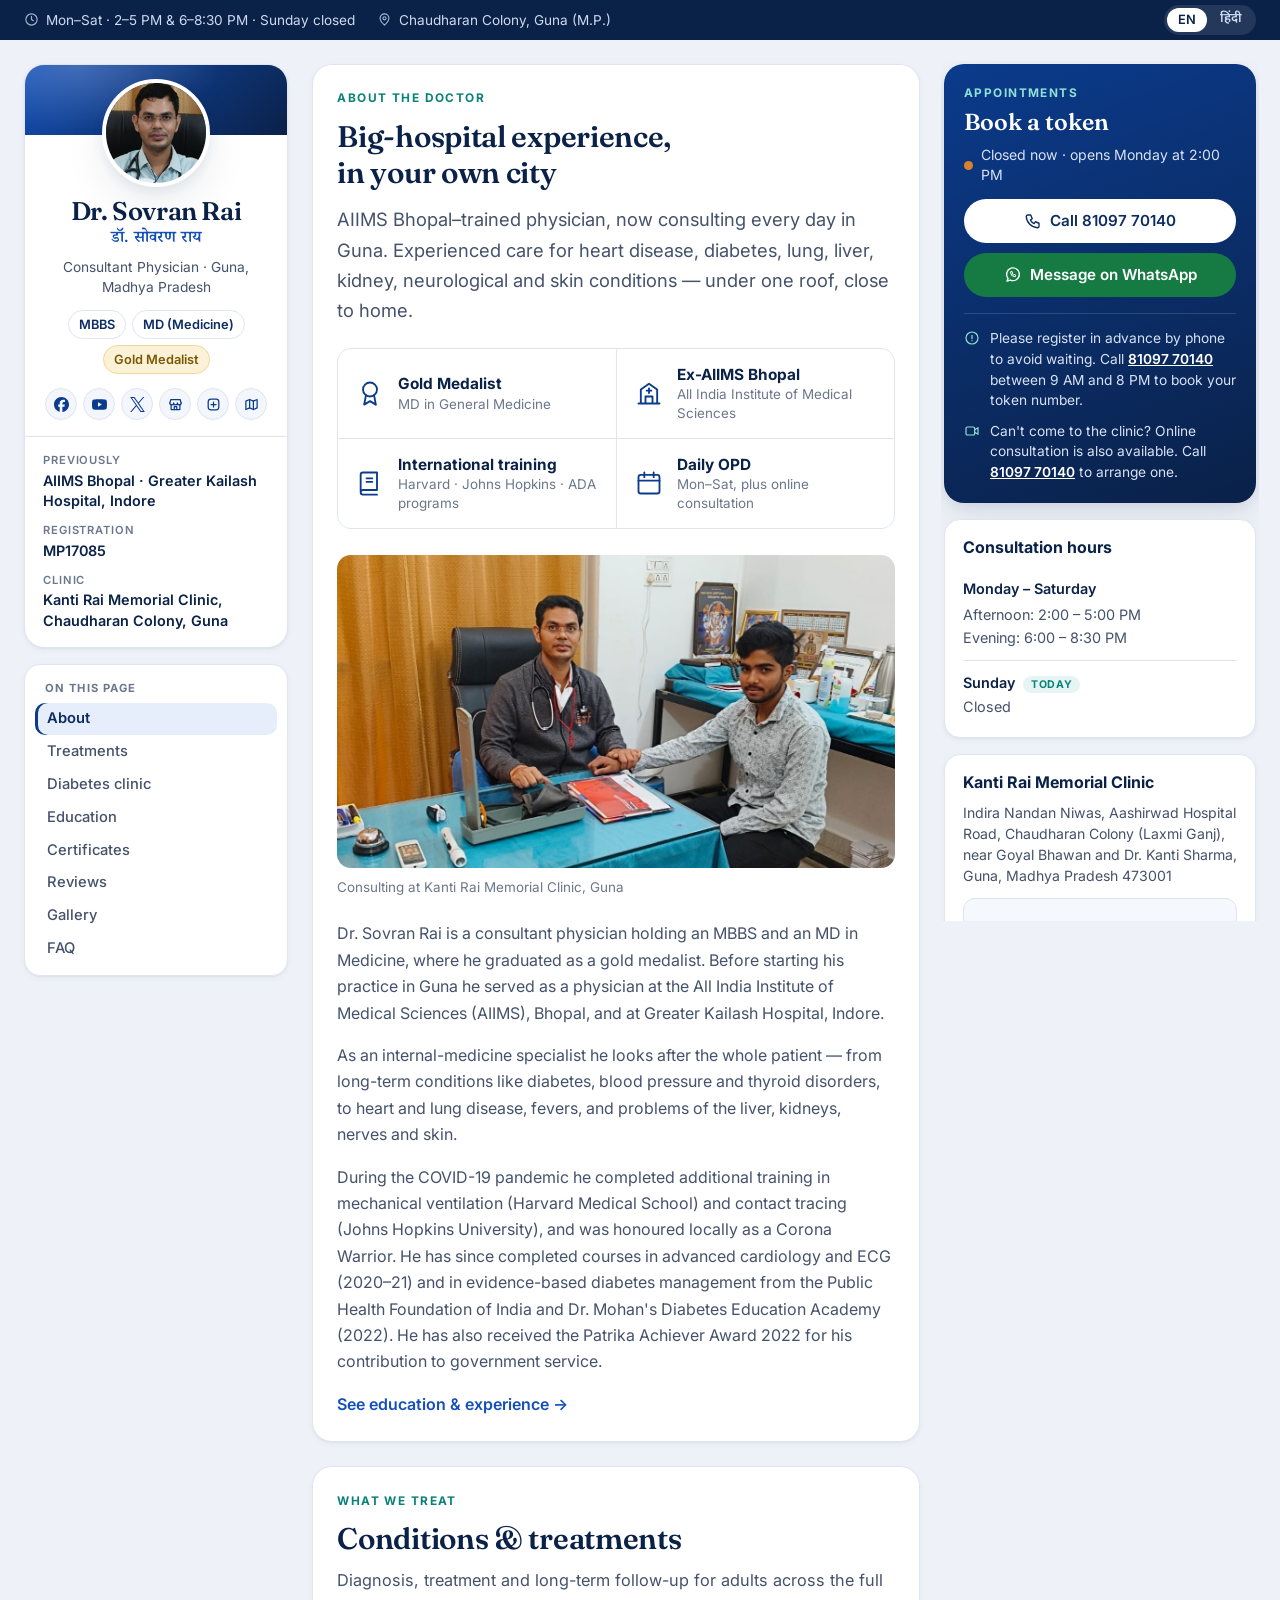
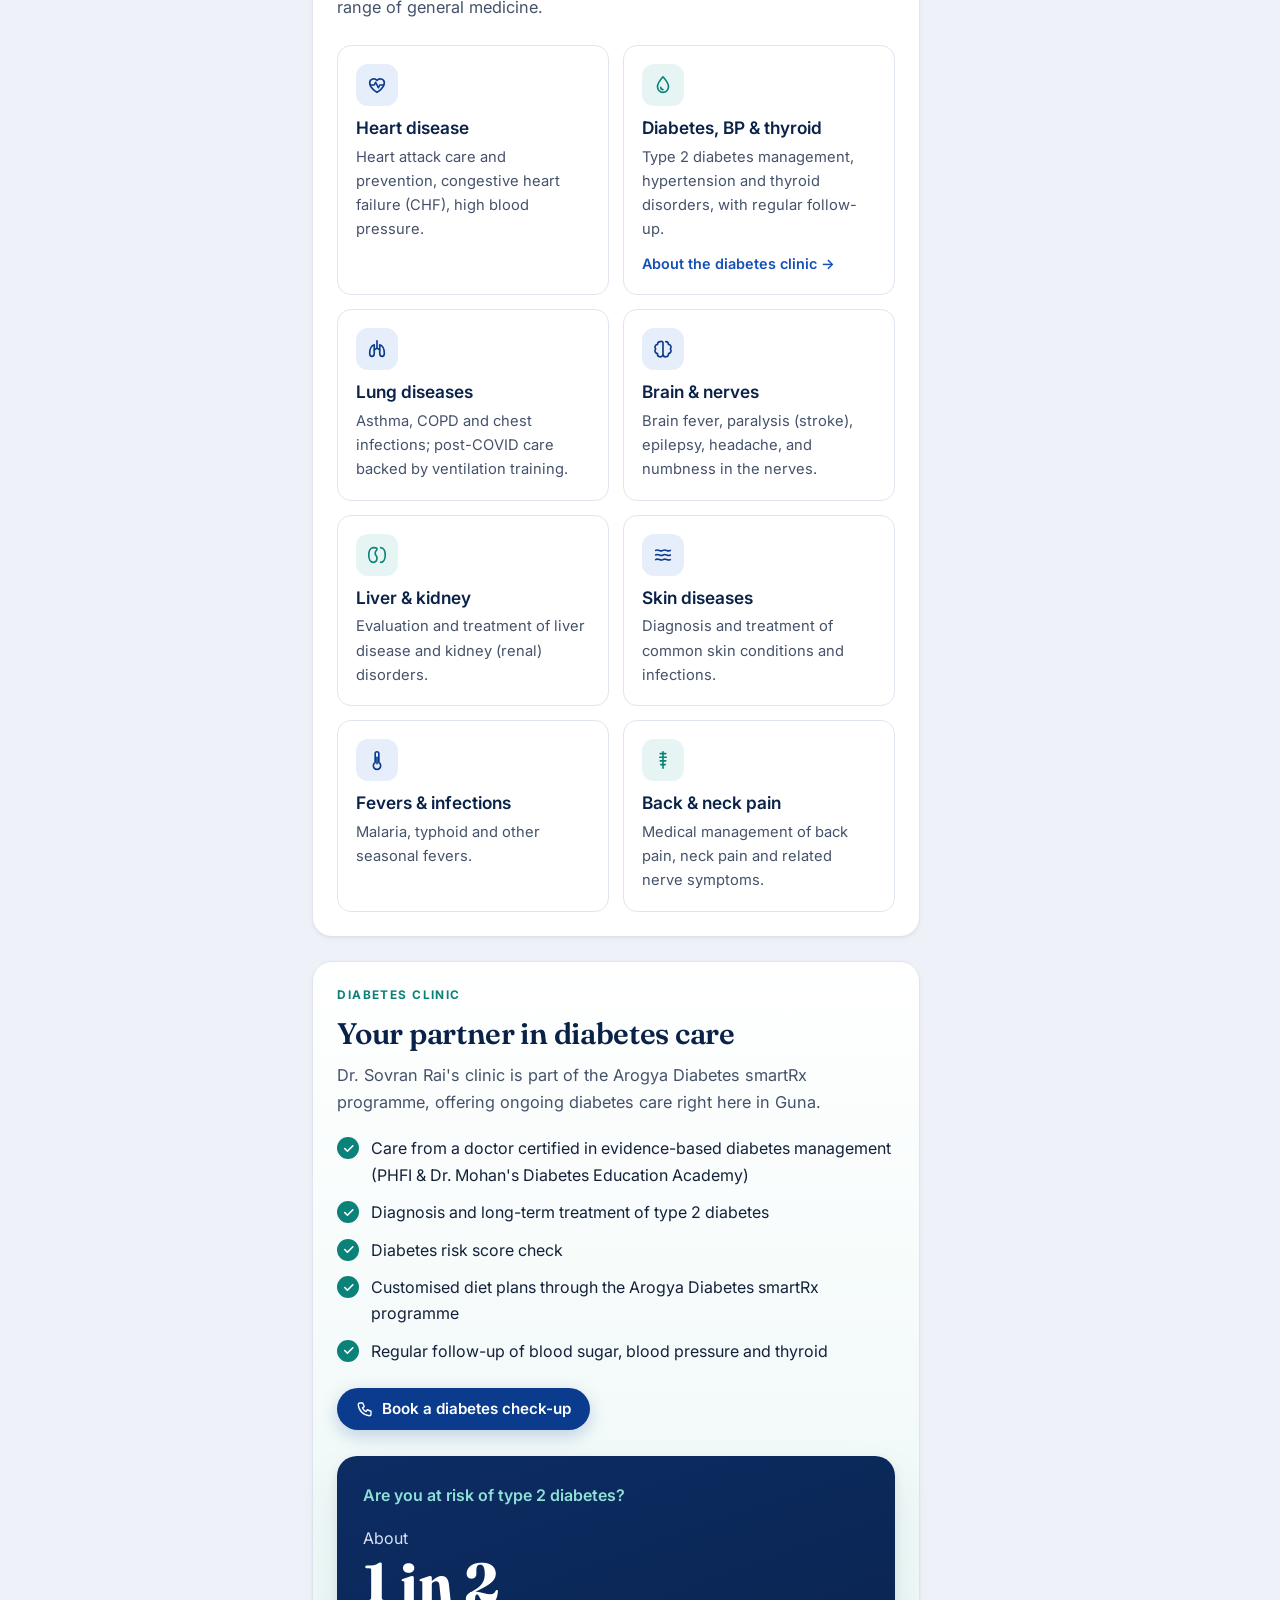
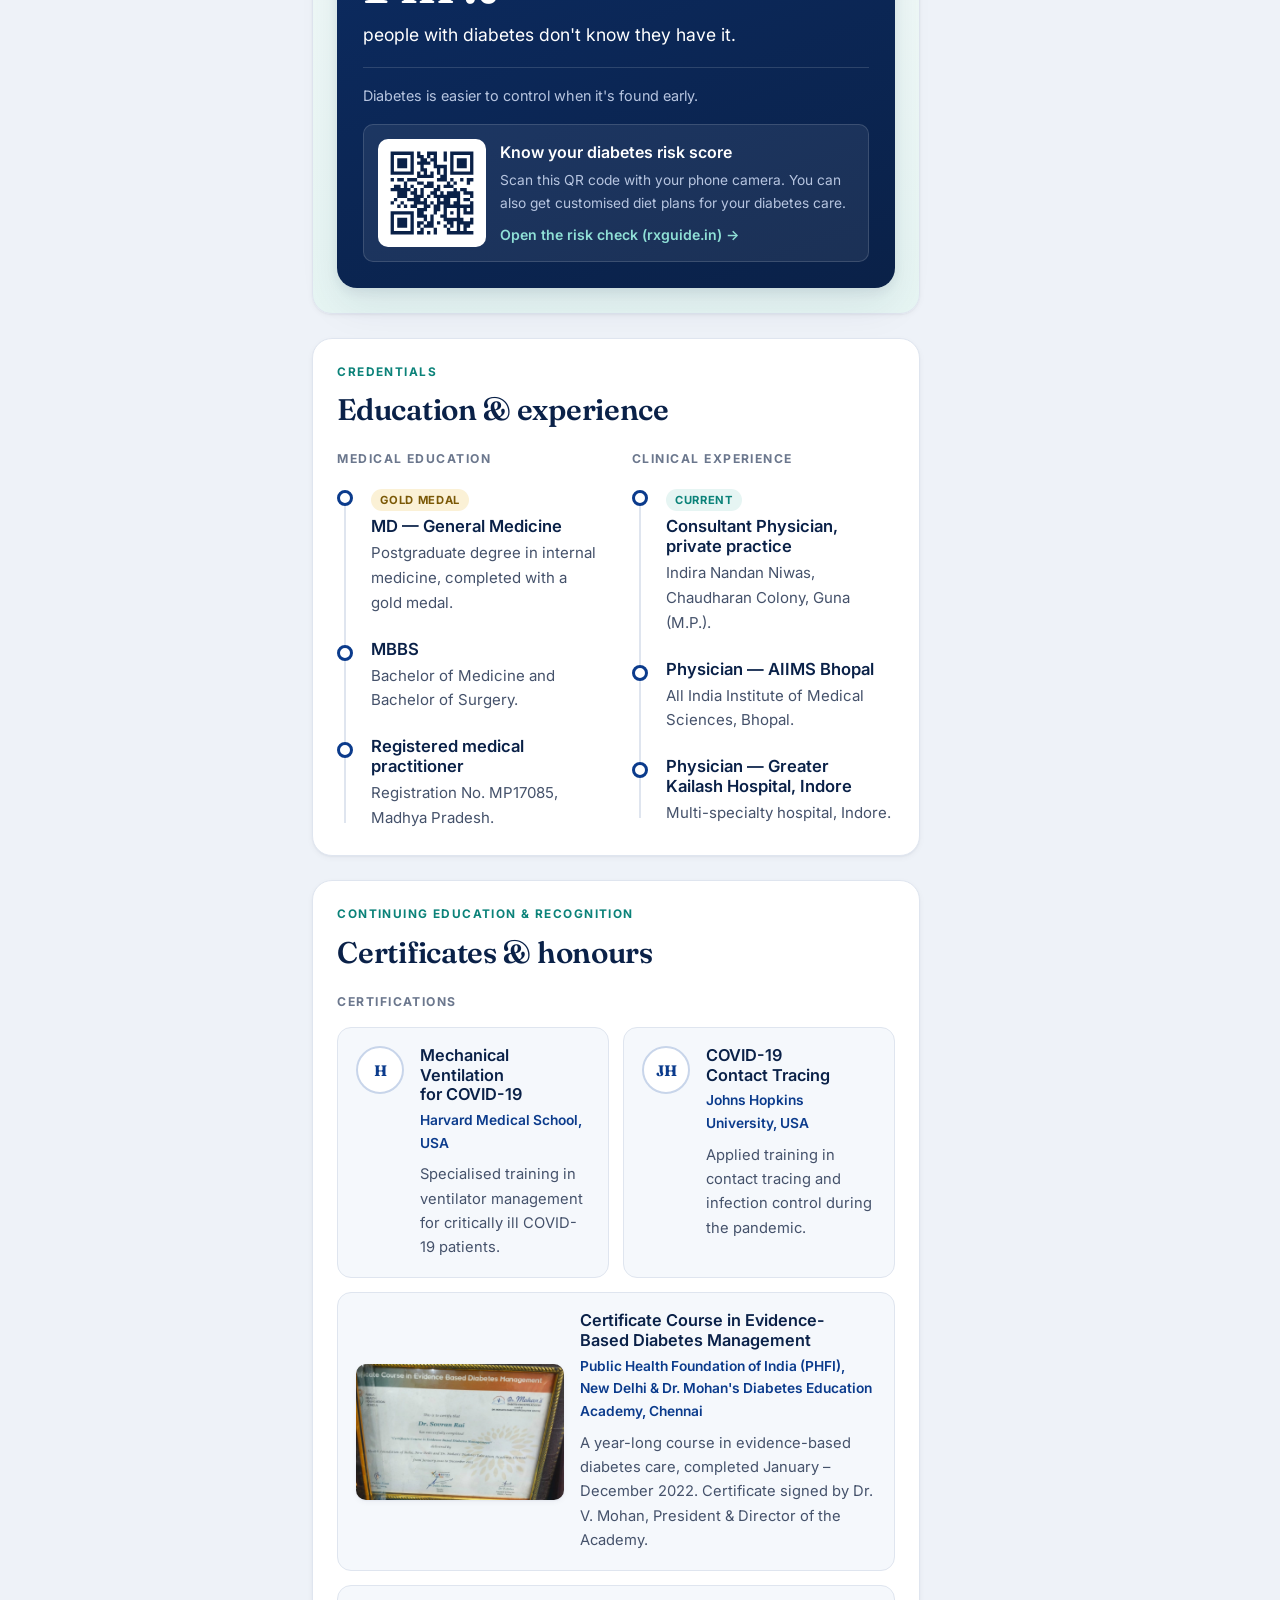
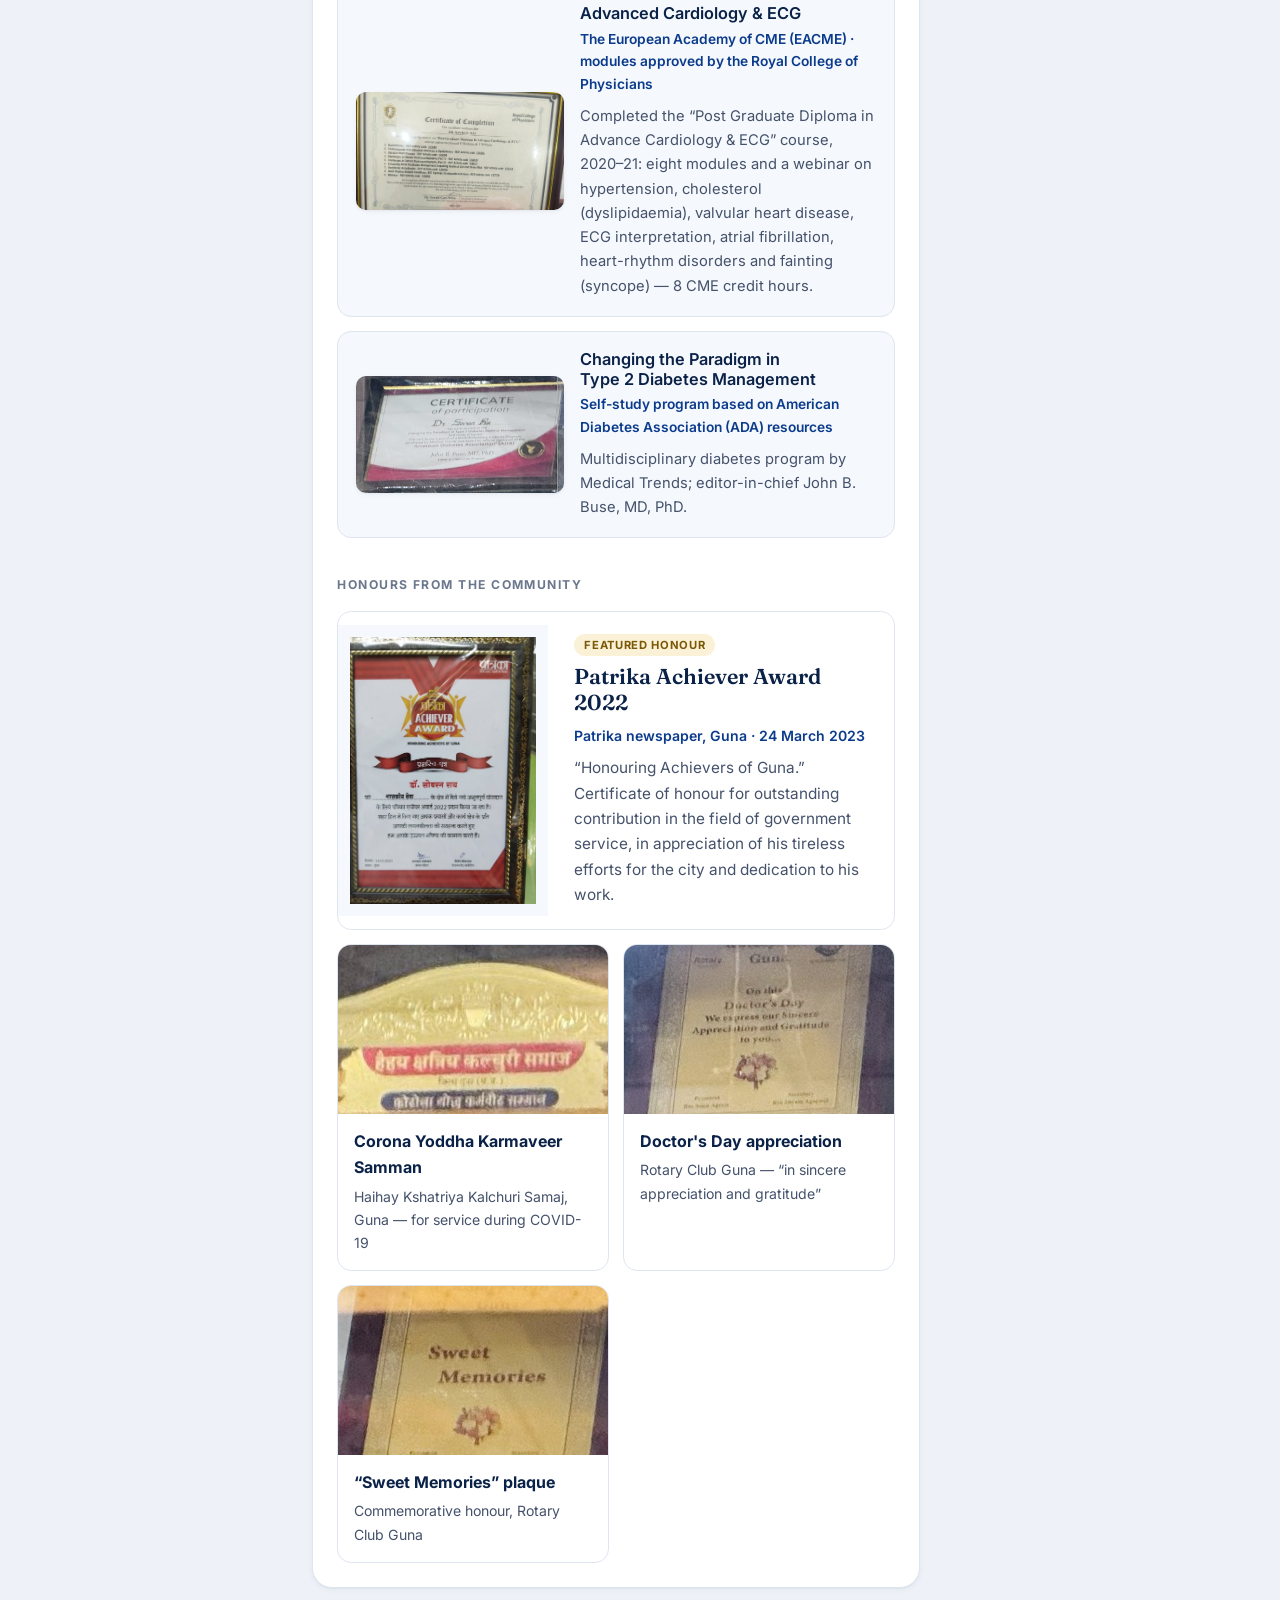
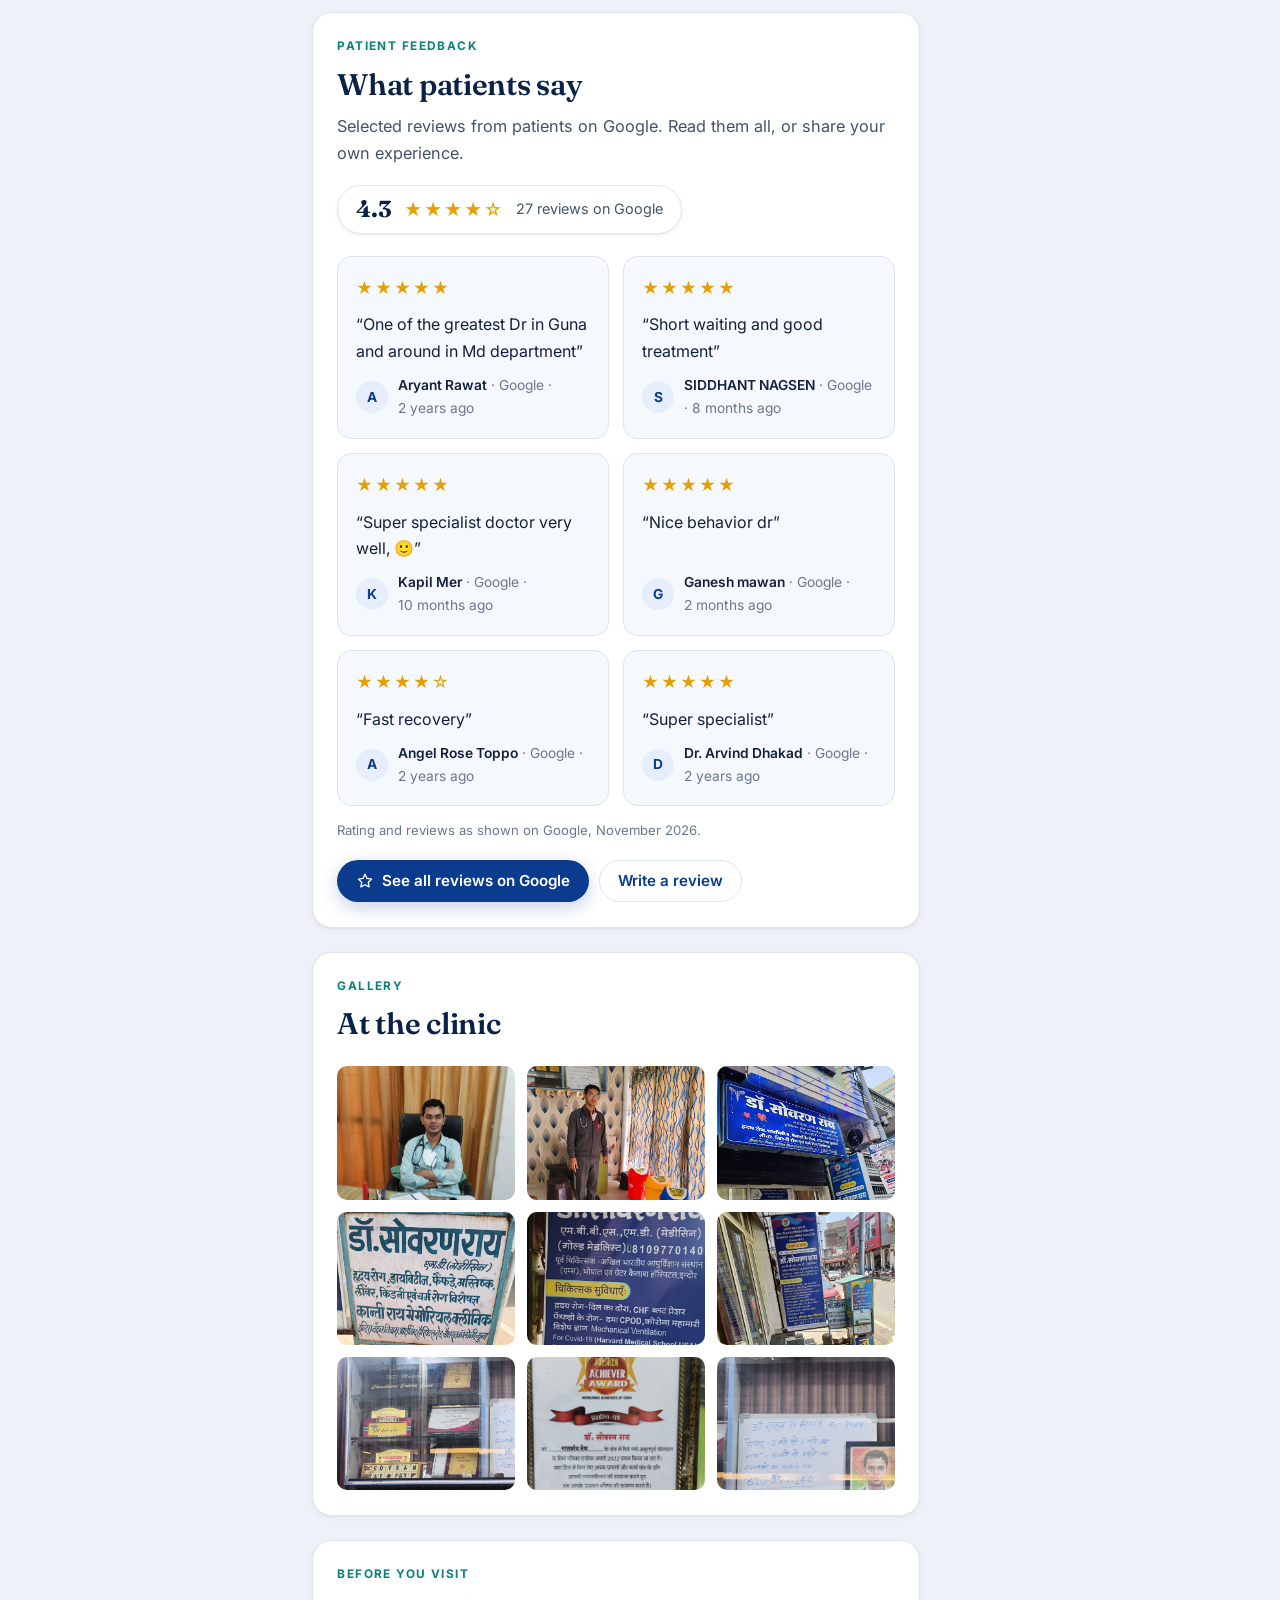
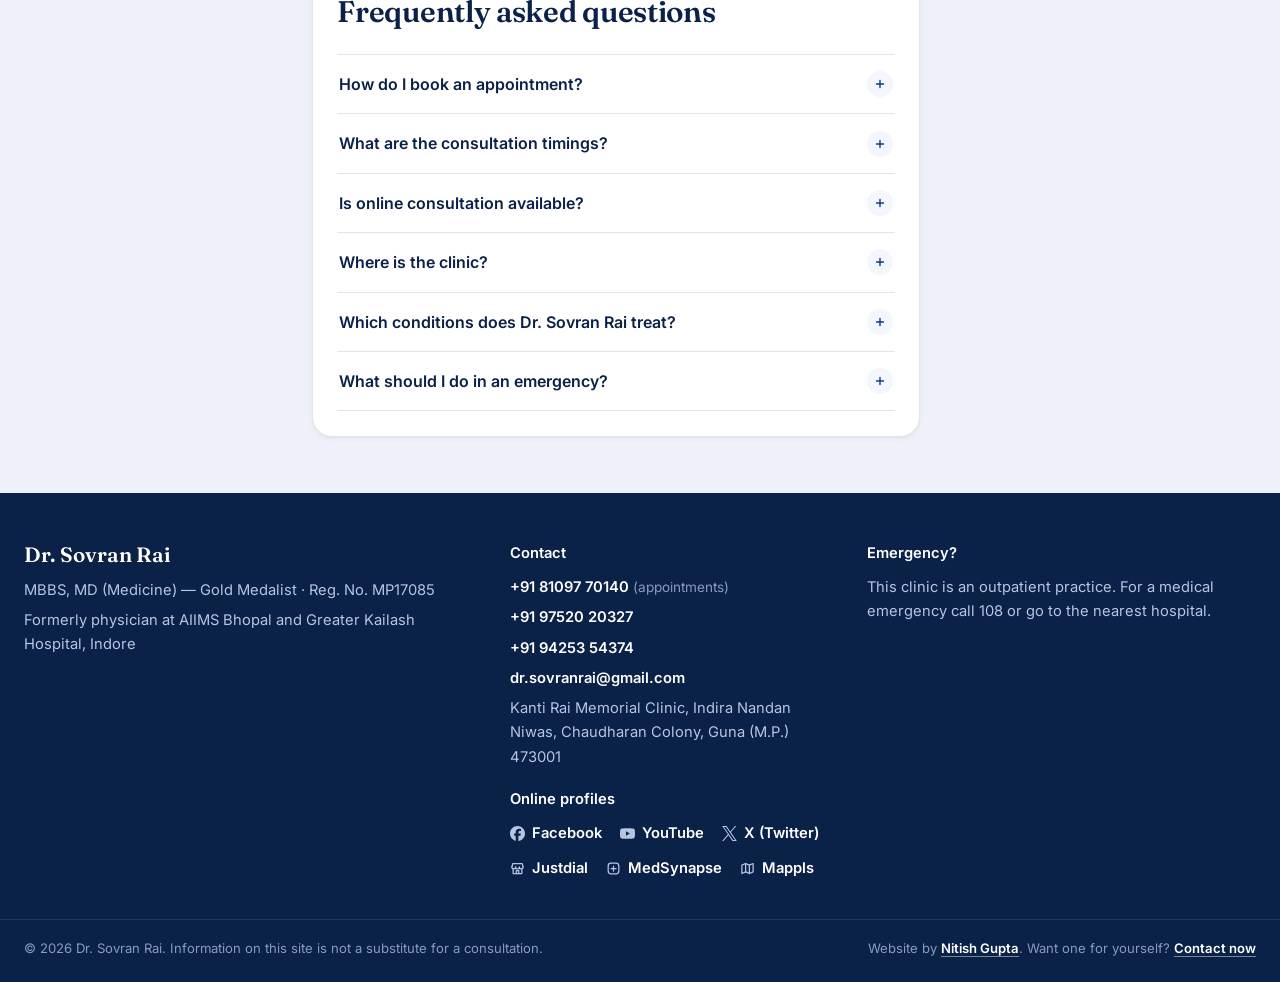
==== commit 2080320b: "Footer credit: "Website by Nitish Gupta. Want one for yourself? Contact now" Owner's wording. Both t" ====
--- a/index.html
+++ b/index.html
@@ -665,8 +665,8 @@
     </div>
     <div class="wrap footer__bottom">
       <p>© <span id="year">2026</span> Dr. Sovran Rai. <span data-i18n="footer.disclaimer">Information on this site is not a substitute for a consultation.</span></p>
-      <!-- Developer credit, agreed by the doctor (Nov 2026). "Contact now" opens the developer's portfolio, whose contact card is under the photo; no phone number here, so patients don't call it to book. -->
-      <p class="footer__credit" data-i18n="footer.credit">Website by Nitish Gupta · Want one for your clinic? <a href="https://nitishgupta.pages.dev/" target="_blank" rel="noopener">Contact now →</a></p>
+      <!-- Developer credit, agreed by the doctor (Nov 2026). The name and "Contact now" open the developer's portfolio, whose contact card is under the photo; no phone number here, so patients don't call it to book. -->
+      <p class="footer__credit" data-i18n="footer.credit">Website by <a href="https://nitishgupta.pages.dev/" target="_blank" rel="noopener">Nitish Gupta</a>. Want one for yourself? <a href="https://nitishgupta.pages.dev/" target="_blank" rel="noopener">Contact now</a></p>
     </div>
   </footer>
 
@@ -683,6 +683,6 @@
   </div>
 
   <script src="assets/js/reviews.js?v=be862d61"></script>
-  <script src="assets/js/main.js?v=dc19590a"></script>
+  <script src="assets/js/main.js?v=3d48cc60"></script>
 </body>
 </html>
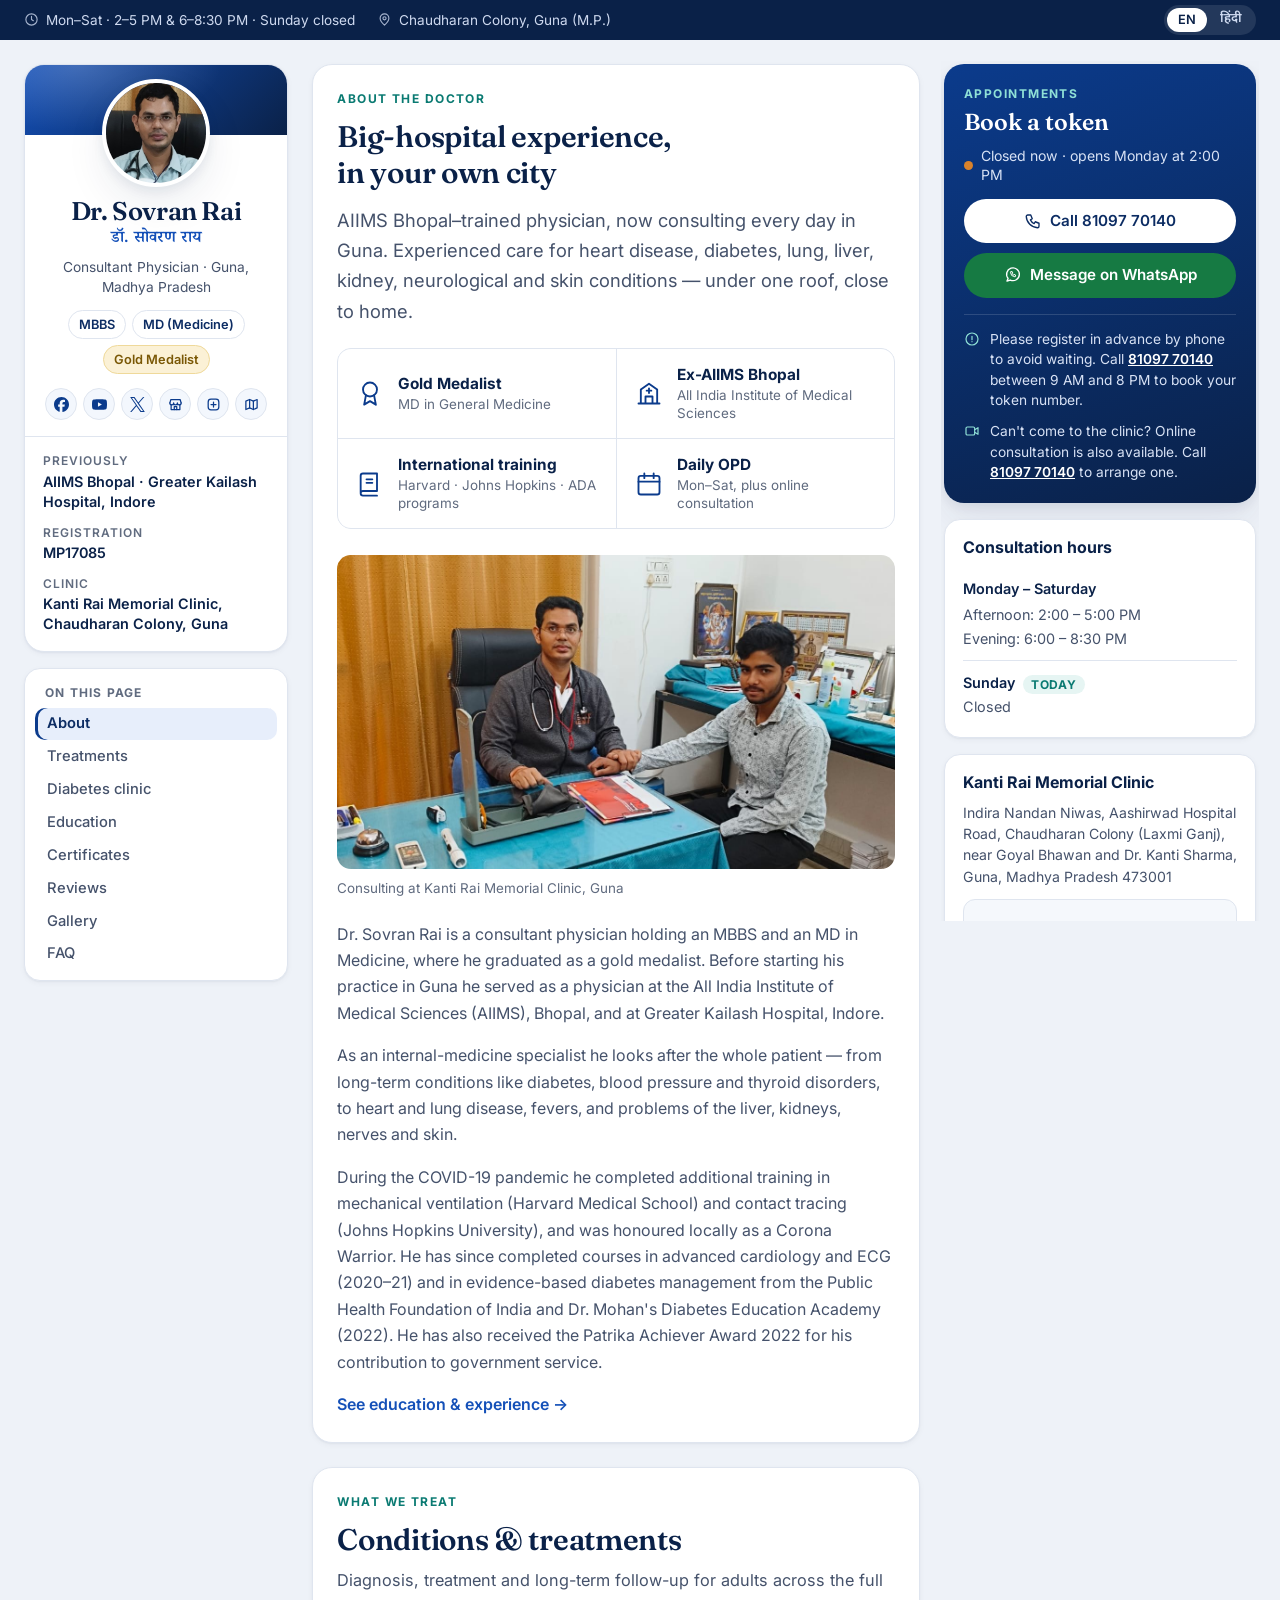
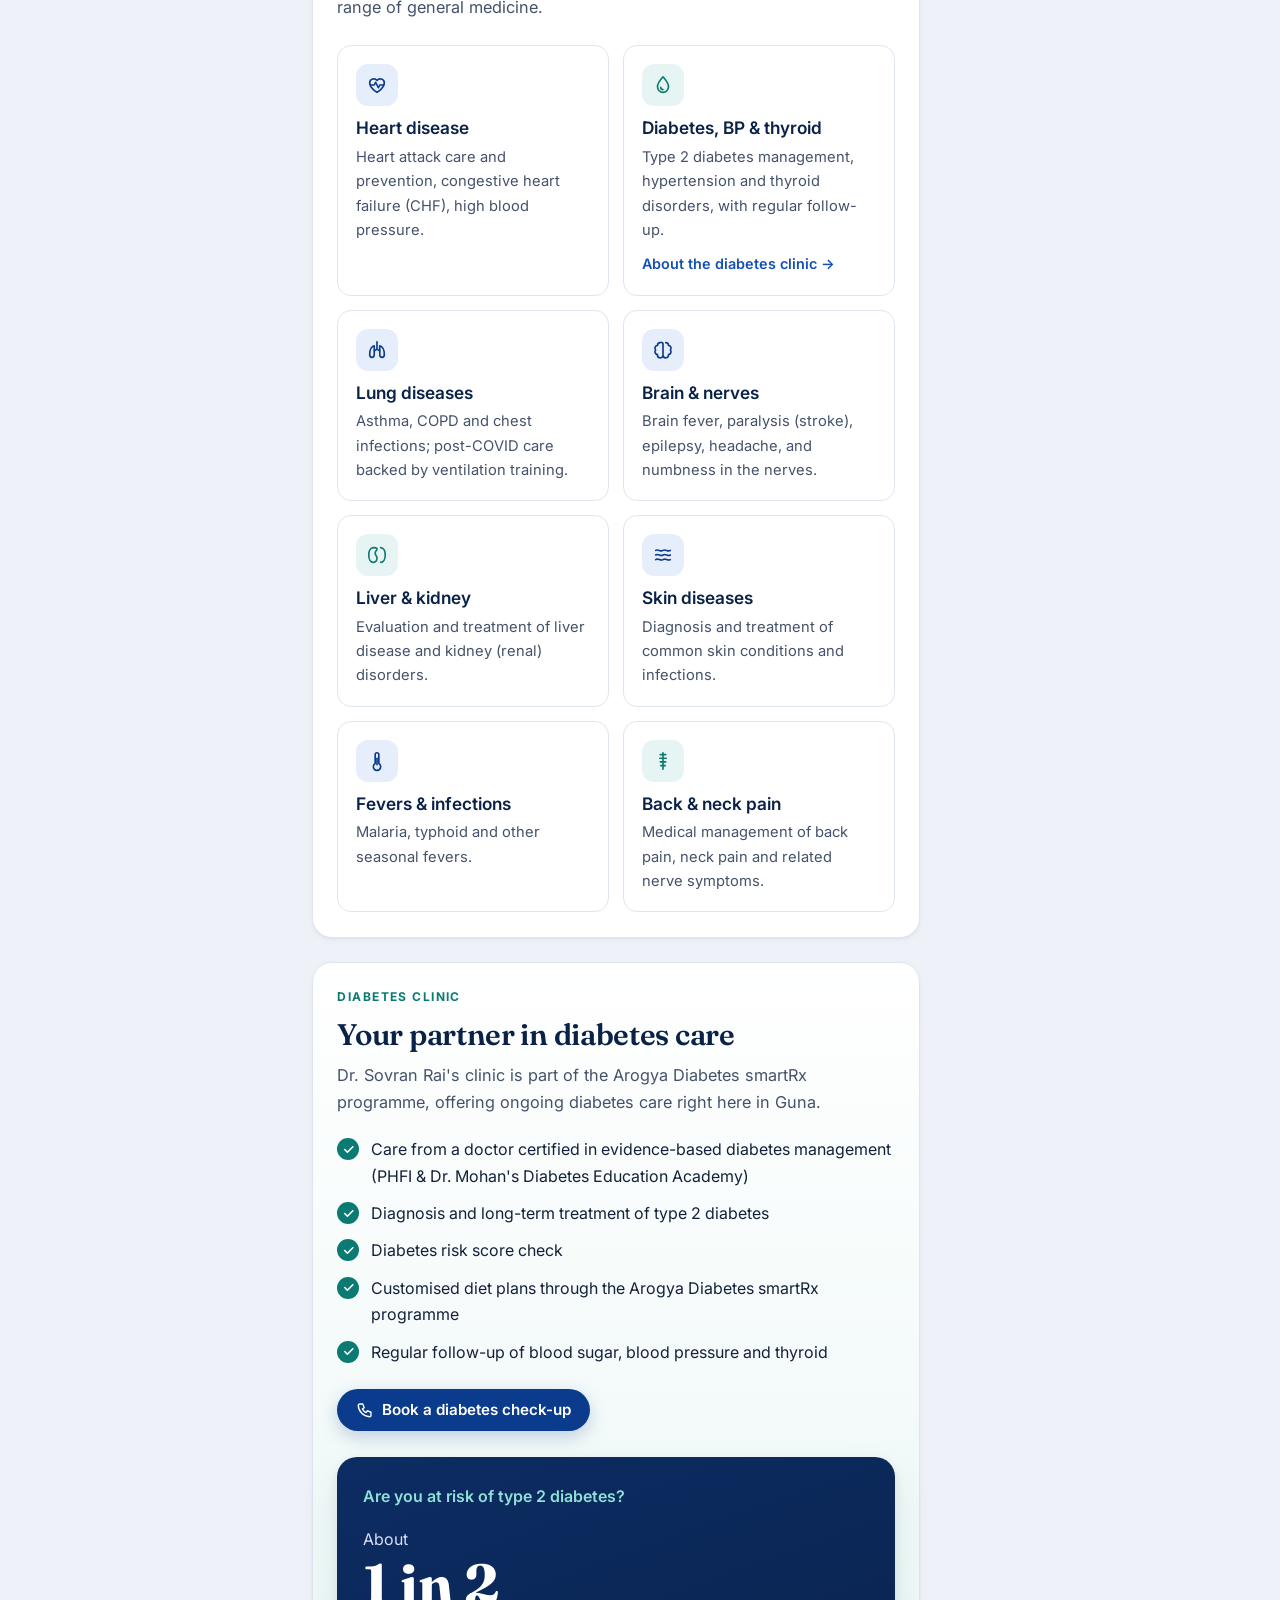
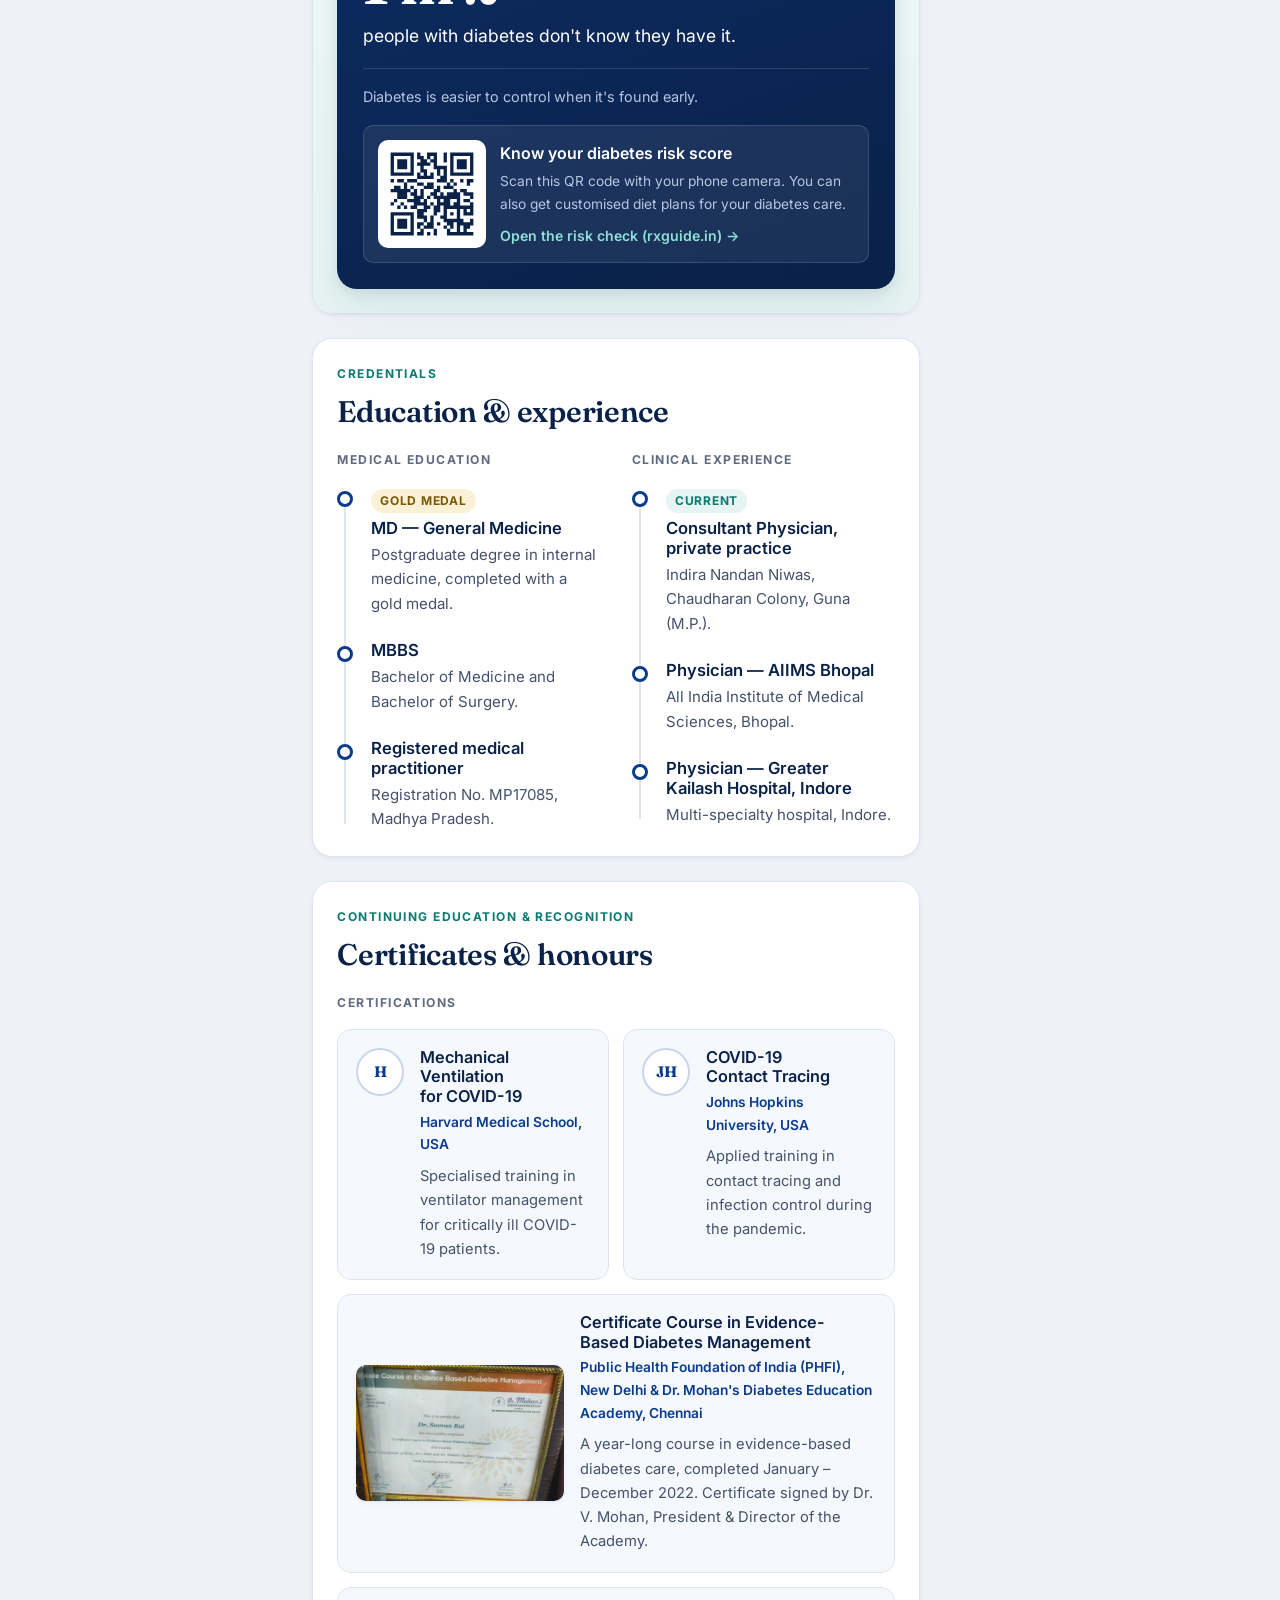
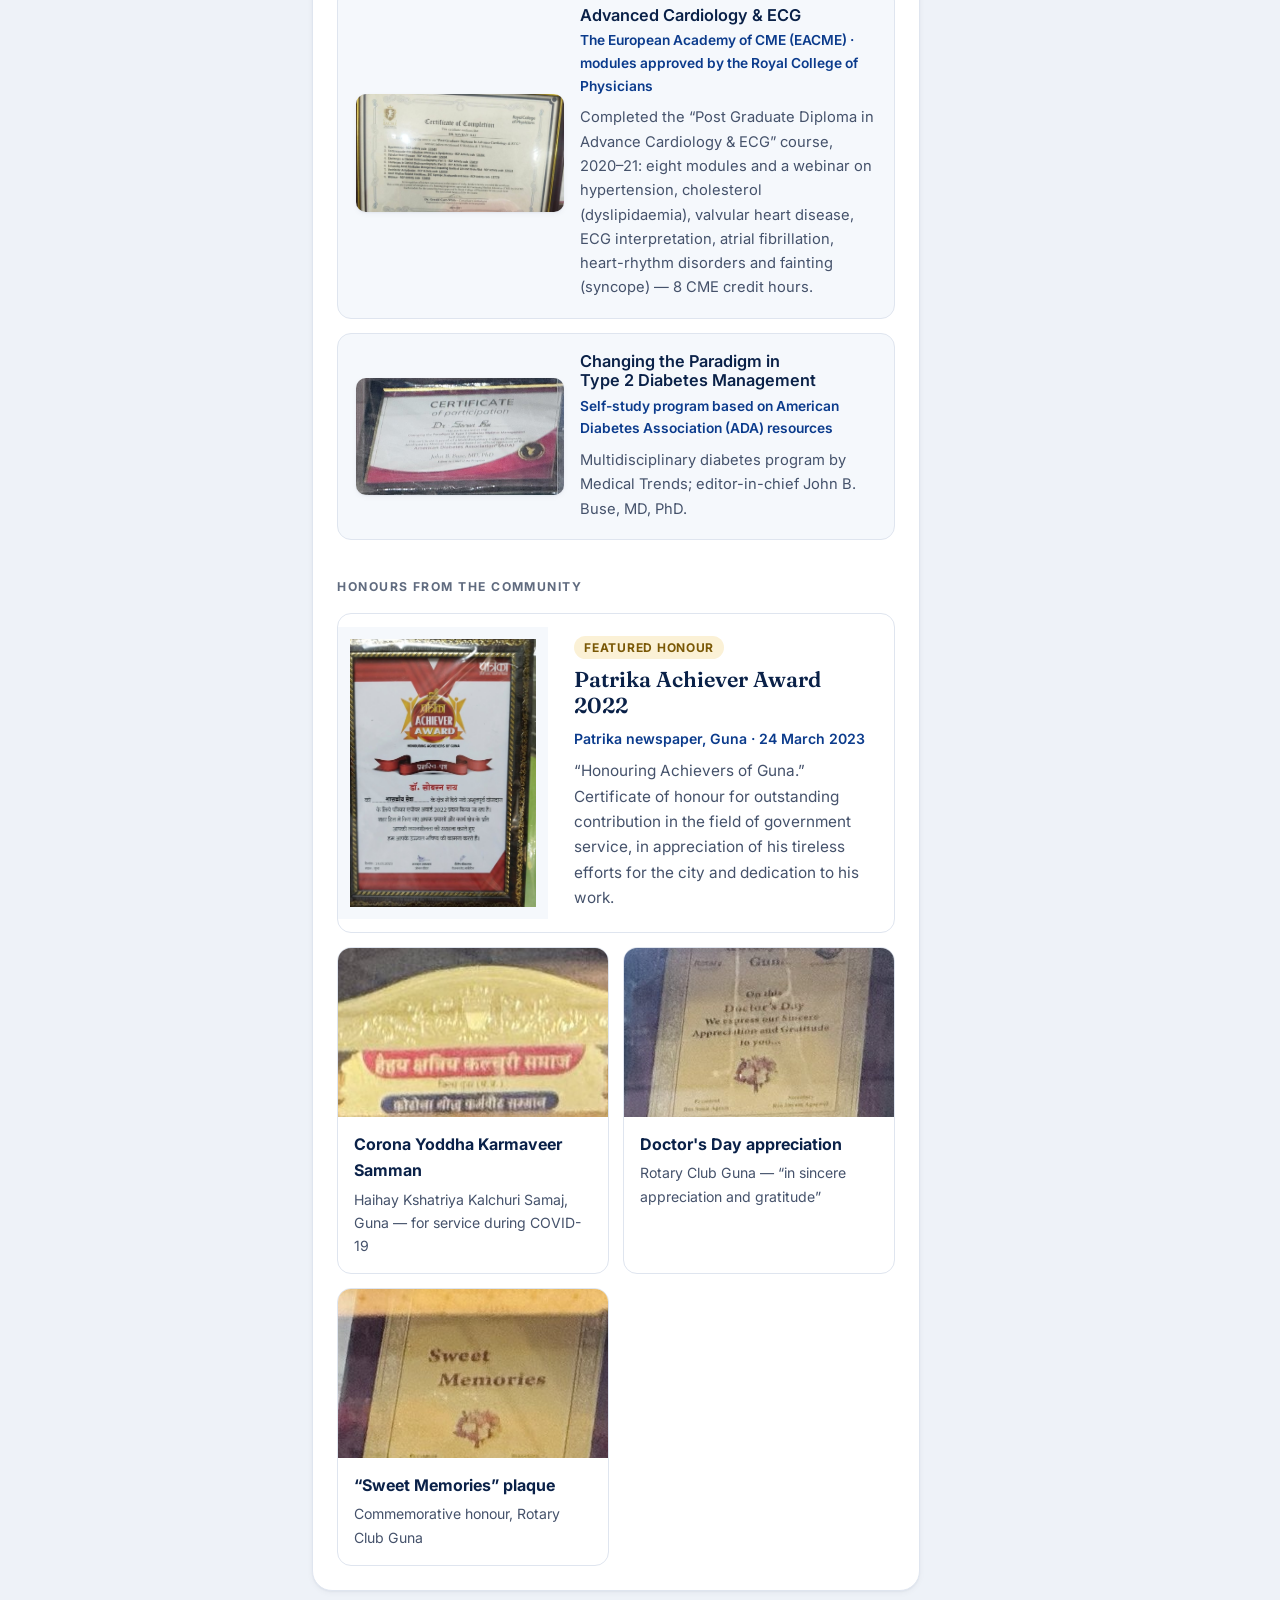
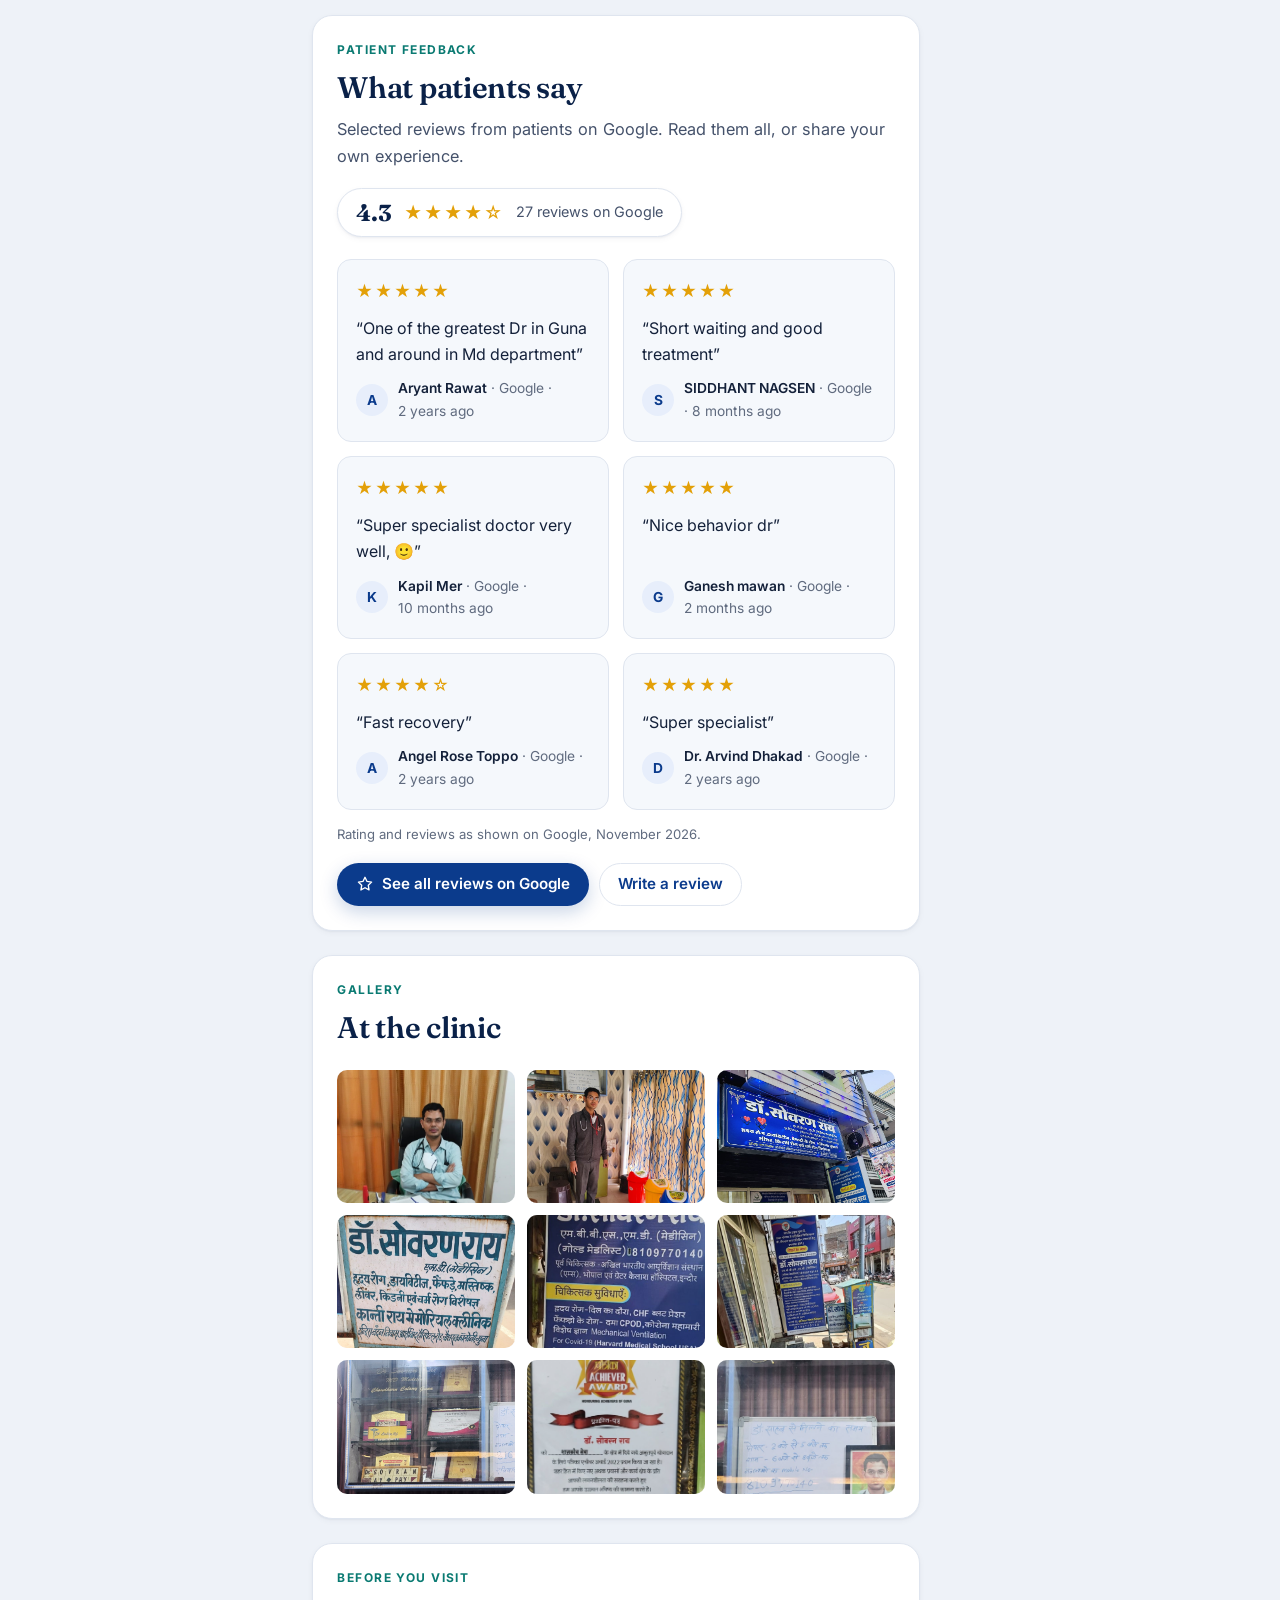
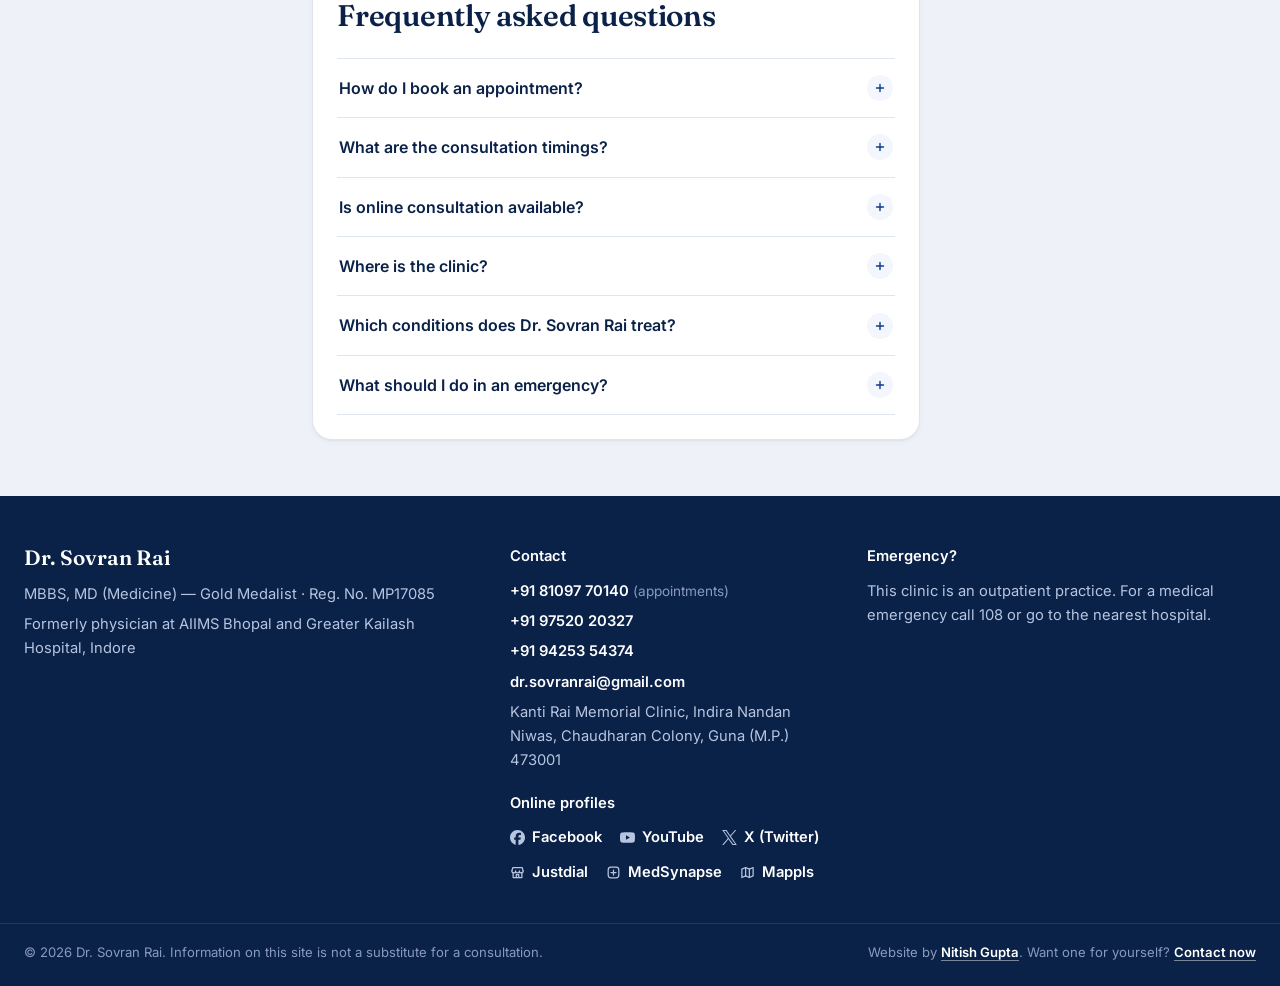
==== commit afd1c1ea: "Add a 404 page, keep notes off the live site, fix accessibility checks - 404.html: "Page not found" " ====
--- a/index.html
+++ b/index.html
@@ -18,7 +18,7 @@
   <link rel="preconnect" href="https://fonts.googleapis.com">
   <link rel="preconnect" href="https://fonts.gstatic.com" crossorigin>
   <link href="https://fonts.googleapis.com/css2?family=Fraunces:opsz,wght@9..144,500;9..144,600;9..144,700&family=Inter:wght@400;500;600;700&family=Noto+Sans+Devanagari:wght@400;500;600;700&family=Noto+Serif+Devanagari:wght@600;700&display=swap" rel="stylesheet">
-  <link rel="stylesheet" href="assets/css/styles.css?v=4be6c13c">
+  <link rel="stylesheet" href="assets/css/styles.css?v=84f64792">
 
   <script type="application/ld+json">
   {
@@ -81,7 +81,7 @@
         <svg class="i" viewBox="0 0 24 24" aria-hidden="true"><path d="M12 21s-7-6.2-7-11a7 7 0 0 1 14 0c0 4.8-7 11-7 11z"/><circle cx="12" cy="10" r="2.5"/></svg>
         <span data-i18n="topbar.loc">Chaudharan Colony, Guna (M.P.)</span>
       </span>
-      <button class="lang-toggle" type="button" id="langToggle" aria-label="Switch language to Hindi">
+      <button class="lang-toggle" type="button" id="langToggle" aria-label="EN हिंदी: switch language to Hindi">
         <span class="lang-toggle__opt" data-opt="en">EN</span>
         <span class="lang-toggle__opt" data-opt="hi">हिंदी</span>
       </button>
@@ -672,9 +672,9 @@
 
   <!-- Call / WhatsApp bar fixed to the bottom on phones -->
   <div class="actionbar">
-    <a class="btn btn--primary" href="tel:+918109770140" aria-label="Call 81097 70140">
+    <a class="btn btn--primary" href="tel:+918109770140">
       <svg class="i" viewBox="0 0 24 24" aria-hidden="true"><path d="M5 4h4l2 5-2.5 1.5a11 11 0 0 0 5 5L15 13l5 2v4a2 2 0 0 1-2 2A16 16 0 0 1 3 6a2 2 0 0 1 2-2"/></svg>
-      <span data-i18n="cta.callShort">Call to book</span>
+      <span data-i18n="cta.callShort">Call to book</span><span class="sr-only"> 81097 70140</span>
     </a>
     <a class="btn btn--wa" href="https://wa.me/918109770140?text=Hello%20Doctor%2C%20I%20would%20like%20to%20book%20a%20token%20for%20a%20consultation." data-wa target="_blank" rel="noopener">
       <svg class="i" viewBox="0 0 24 24" aria-hidden="true"><path d="M5.49 16.46A8.5 8.5 0 1 1 8.41 18.7L4 20z"/><path class="i__fine" d="M9.4 7.6h1.6l.8 2-1 .6a4.4 4.4 0 0 0 2 2l.6-1 2 .8v1.6a.8.8 0 0 1-.8.8A6.4 6.4 0 0 1 8.6 8.4a.8.8 0 0 1 .8-.8"/></svg>
@@ -683,6 +683,6 @@
   </div>
 
   <script src="assets/js/reviews.js?v=be862d61"></script>
-  <script src="assets/js/main.js?v=3d48cc60"></script>
+  <script src="assets/js/main.js?v=768640d1"></script>
 </body>
 </html>
--- a/assets/css/styles.css
+++ b/assets/css/styles.css
@@ -10,7 +10,7 @@
   --blue-600: #1450b8;
   --blue-100: #e7eefb;
   --blue-50:  #f3f7fd;
-  --teal-600: #0b8279;
+  --teal-600: #0a7a72;   /* 4.6:1 on --teal-50 (was #0b8279, 4.2:1), 5.2:1 on white */
   --teal-50:  #e6f5f3;
   --gold-600: #a87a12;
   --gold-100: #fbf1d6;
@@ -18,7 +18,7 @@
   --wa-hover: #11703c;
   --ink:      #14213a;
   --ink-2:    #45526b;
-  --ink-3:    #6b778d;
+  --ink-3:    #606b7f;
   --line:     #dfe5ef;
   --bg:       #ffffff;
   --bg-2:     #f5f8fc;
@@ -199,13 +199,13 @@
 
 .facts { list-style: none; margin: 0; padding: 14px 18px 16px; display: grid; gap: 10px; border-top: 1px solid var(--line); }
 .facts li { display: grid; gap: 1px; }
-.facts__k { font-size: .7rem; letter-spacing: .08em; text-transform: uppercase; color: var(--ink-3); font-weight: 600; }
+.facts__k { font-size: .75rem; letter-spacing: .08em; text-transform: uppercase; color: var(--ink-3); font-weight: 600; }
 html[data-lang="hi"] .facts__k { letter-spacing: 0; font-size: .8rem; }
 .facts__v { font-weight: 600; font-size: .9rem; line-height: 1.4; color: var(--blue-900); }
 
 /* ---------- Left: "On this page" links ---------- */
 .toc { background: #fff; border: 1px solid var(--line); border-radius: 16px; padding: 10px; box-shadow: var(--shadow-s); flex: none; }
-.toc__title { font-size: .7rem; letter-spacing: .1em; text-transform: uppercase; color: var(--ink-3); font-weight: 700; margin: 0; padding: 4px 10px 6px; }
+.toc__title { font-size: .75rem; letter-spacing: .1em; text-transform: uppercase; color: var(--ink-3); font-weight: 700; margin: 0; padding: 4px 10px 6px; }
 html[data-lang="hi"] .toc__title { letter-spacing: 0; font-size: .82rem; }
 .toc__list { list-style: none; margin: 0; padding: 0; display: flex; flex-direction: column; gap: 1px; position: relative; }
 .toc a { display: block; padding: 6px 12px; border-radius: 10px; color: var(--ink-2); text-decoration: none; font-weight: 500; font-size: .92rem; line-height: 1.35; }
@@ -229,7 +229,7 @@
 .panel__head { max-width: 40em; margin-bottom: 24px; }
 .panel__lead { color: var(--ink-2); font-size: 1.02rem; margin: 10px 0 0; }
 
-.eyebrow { font-size: .74rem; font-weight: 700; letter-spacing: .12em; text-transform: uppercase; color: var(--teal-600); margin-bottom: 10px; }
+.eyebrow { font-size: .75rem; font-weight: 700; letter-spacing: .12em; text-transform: uppercase; color: var(--teal-600); margin-bottom: 10px; }
 html[data-lang="hi"] .eyebrow { letter-spacing: .02em; font-size: .88rem; }
 .eyebrow--light { color: #8fe0d6; }
 
@@ -311,7 +311,7 @@
 .timeline li::before { content: ""; position: absolute; left: 0; top: 5px; width: 16px; height: 16px; border-radius: 50%; background: #fff; border: 3px solid var(--blue-700); }
 .timeline h4 { margin-bottom: 4px; font-size: 1.04rem; }
 .timeline p { color: var(--ink-2); margin: 0; font-size: .94rem; }
-.timeline__tag { display: inline-block; font-size: .7rem; font-weight: 700; letter-spacing: .06em; text-transform: uppercase; padding: 2px 9px; border-radius: 999px; background: var(--teal-50); color: var(--teal-600); margin-bottom: 6px; }
+.timeline__tag { display: inline-block; font-size: .75rem; font-weight: 700; letter-spacing: .06em; text-transform: uppercase; padding: 2px 9px; border-radius: 999px; background: var(--teal-50); color: var(--teal-600); margin-bottom: 6px; }
 .timeline__tag.gold { background: var(--gold-100); color: #7a5806; }
 html[data-lang="hi"] .timeline__tag { letter-spacing: 0; font-size: .8rem; }
 
@@ -355,7 +355,7 @@
   .award--feature img { width: 210px; flex: none; max-height: none; }
   .award--feature figcaption { padding: 22px 26px; }
 }
-.award .award__tag { align-self: flex-start; font-size: .7rem; font-weight: 700; letter-spacing: .06em; text-transform: uppercase; padding: 2px 10px; border-radius: 999px; background: var(--gold-100); color: #7a5806; }
+.award .award__tag { align-self: flex-start; font-size: .75rem; font-weight: 700; letter-spacing: .06em; text-transform: uppercase; padding: 2px 10px; border-radius: 999px; background: var(--gold-100); color: #7a5806; }
 html[data-lang="hi"] .award .award__tag { letter-spacing: 0; font-size: .82rem; }
 .award .award__org { color: var(--blue-700); font-weight: 600; font-size: .88rem; }
 
@@ -421,7 +421,7 @@
 
 .side-card { background: #fff; border: 1px solid var(--line); border-radius: 16px; padding: 18px; box-shadow: var(--shadow-s); flex: none; }
 .side-card__title { display: flex; align-items: center; gap: 8px; font-size: 1rem; font-weight: 700; color: var(--blue-900); margin-bottom: 10px; }
-.side-card__sub { font-size: .72rem; letter-spacing: .1em; text-transform: uppercase; color: var(--ink-3); font-weight: 700; margin: 18px 0 8px; }
+.side-card__sub { font-size: .75rem; letter-spacing: .1em; text-transform: uppercase; color: var(--ink-3); font-weight: 700; margin: 18px 0 8px; }
 html[data-lang="hi"] .side-card__sub { letter-spacing: 0; font-size: .85rem; }
 
 .hours { width: 100%; border-collapse: collapse; font-size: .9rem; }
@@ -430,7 +430,7 @@
 .hours th { font-weight: 600; color: var(--blue-900); display: block; padding-bottom: 2px; border-bottom: 0; }
 .hours td { display: block; padding-top: 0; color: var(--ink-2); }
 .hours td span { white-space: nowrap; }
-.hours tr.is-today th::after { content: attr(data-today); margin-left: 8px; font-size: .66rem; font-weight: 700; letter-spacing: .06em; text-transform: uppercase; background: var(--teal-50); color: var(--teal-600); padding: 2px 8px; border-radius: 999px; vertical-align: middle; }
+.hours tr.is-today th::after { content: attr(data-today); margin-left: 8px; font-size: .75rem; font-weight: 700; letter-spacing: .06em; text-transform: uppercase; background: var(--teal-50); color: var(--teal-600); padding: 2px 8px; border-radius: 999px; vertical-align: middle; }
 html[data-lang="hi"] .hours tr.is-today th::after { letter-spacing: 0; font-size: .75rem; }
 
 .addr { font-style: normal; font-size: .88rem; color: var(--ink-2); line-height: 1.5; }
